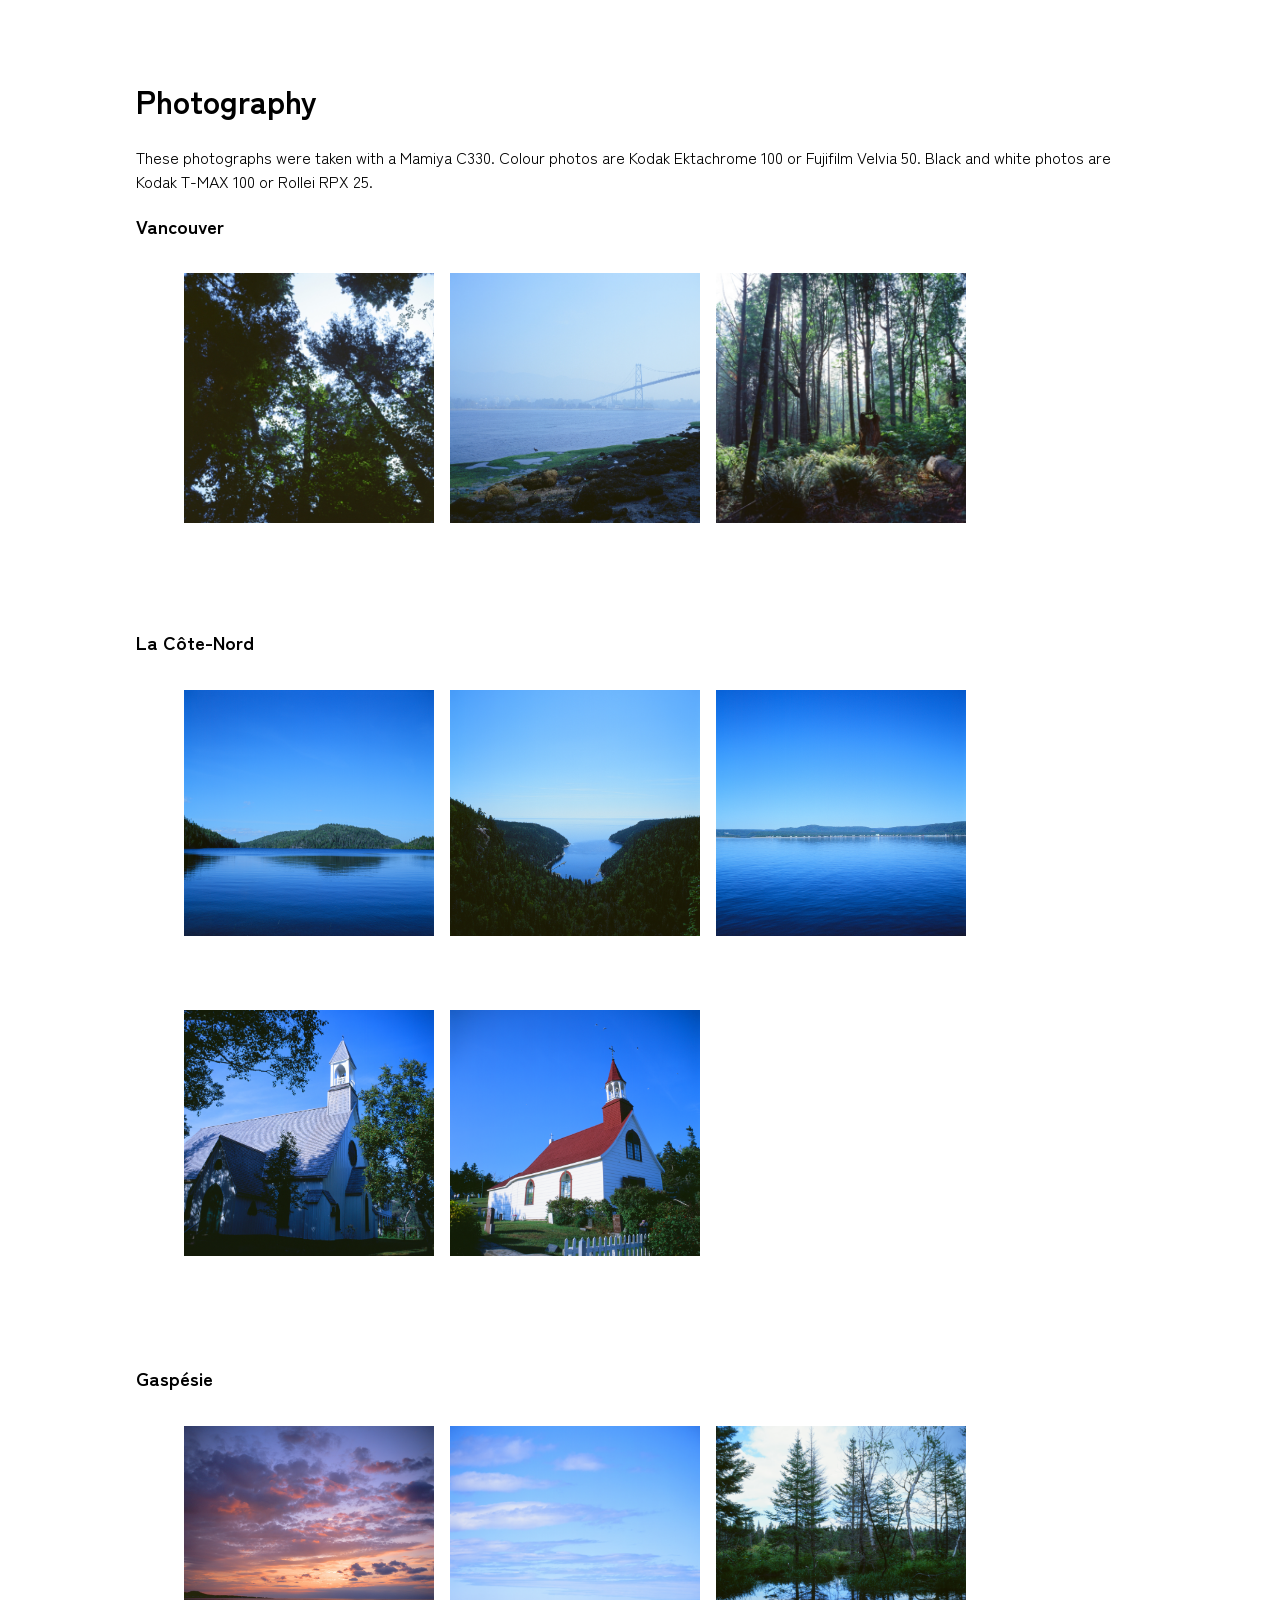
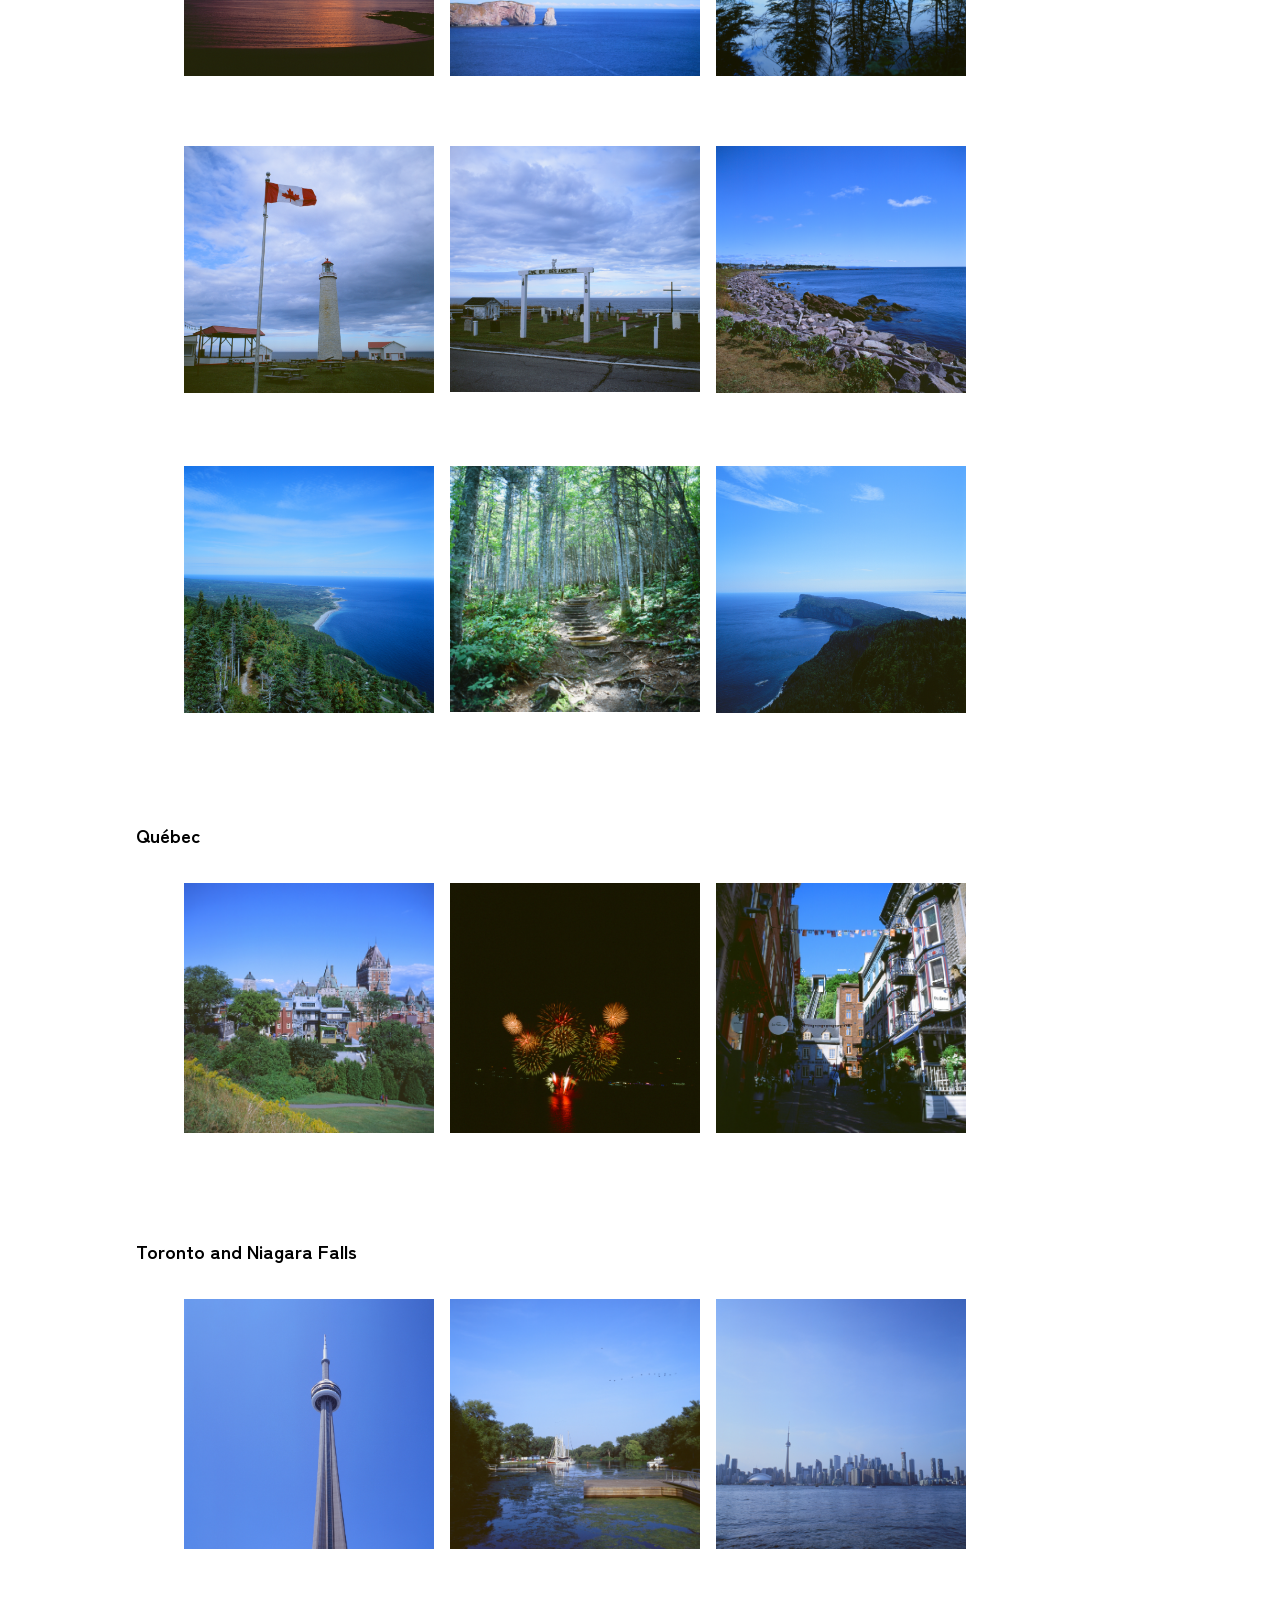
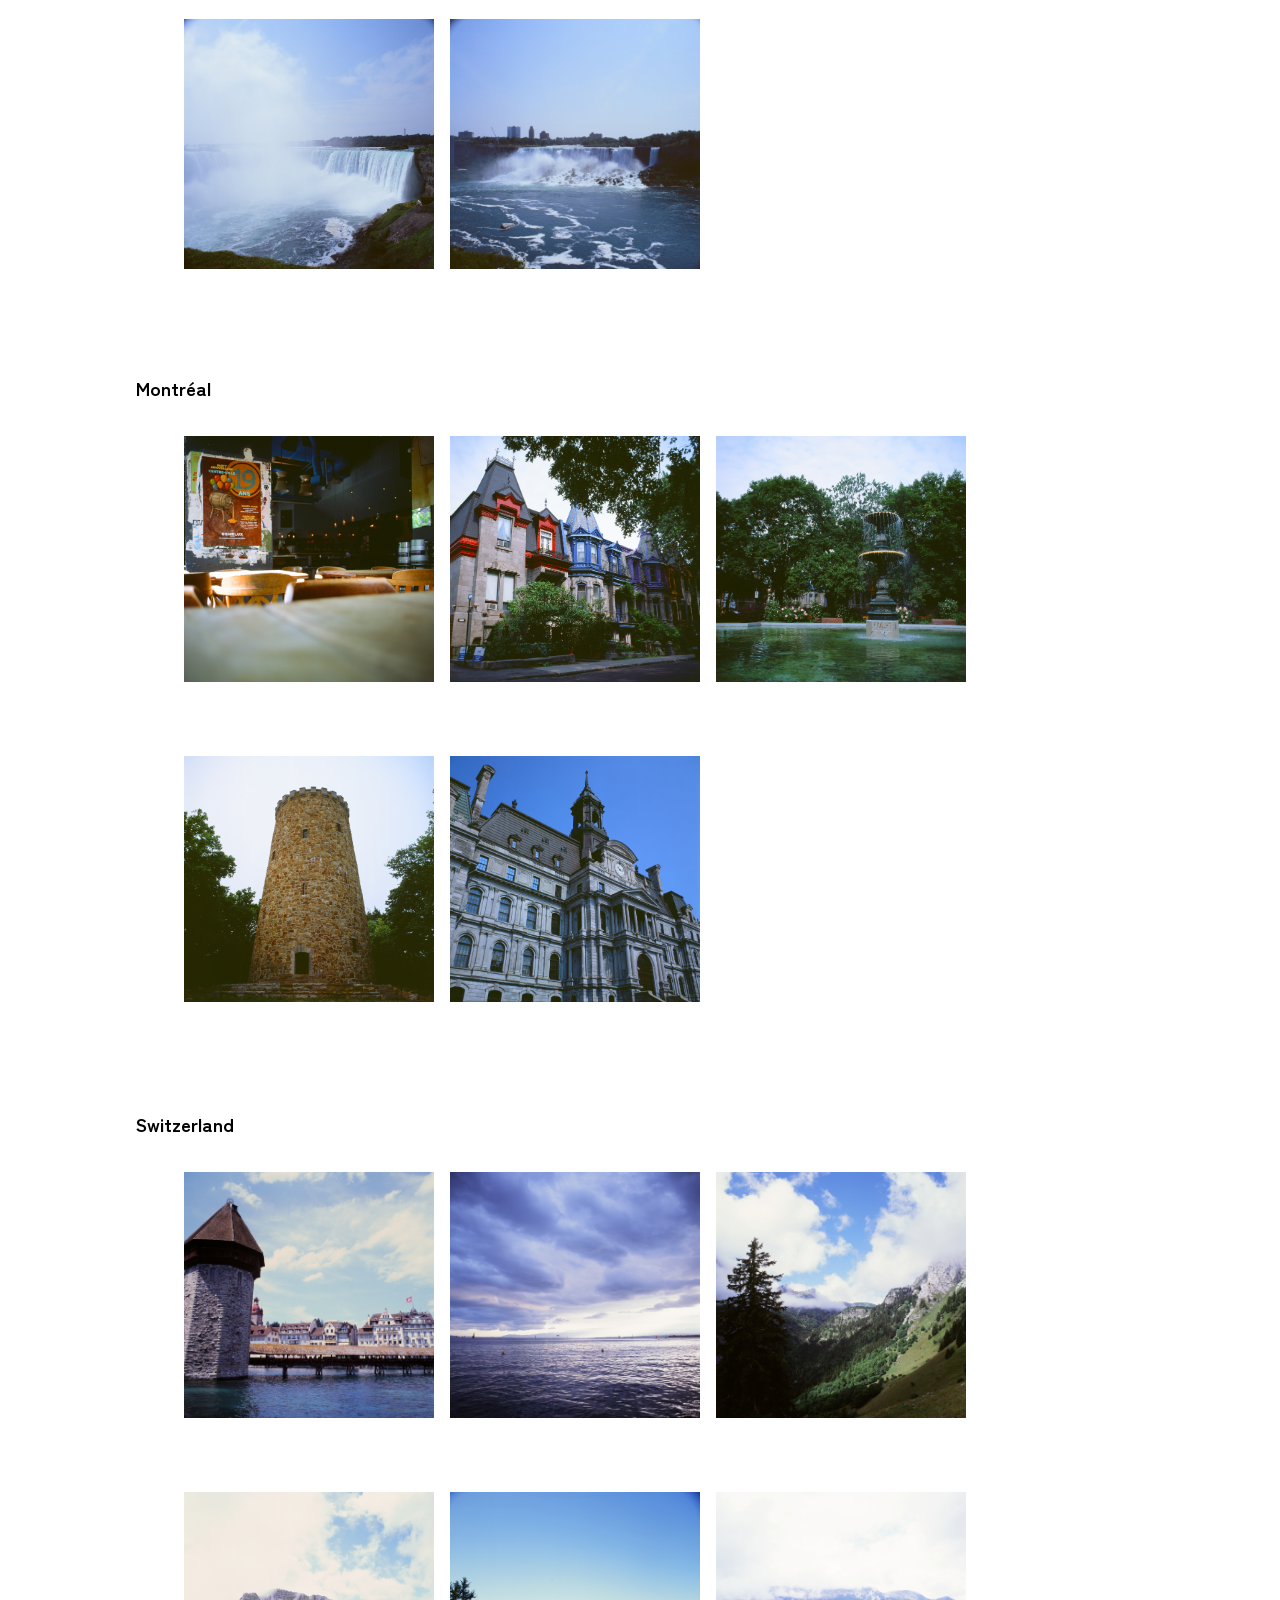
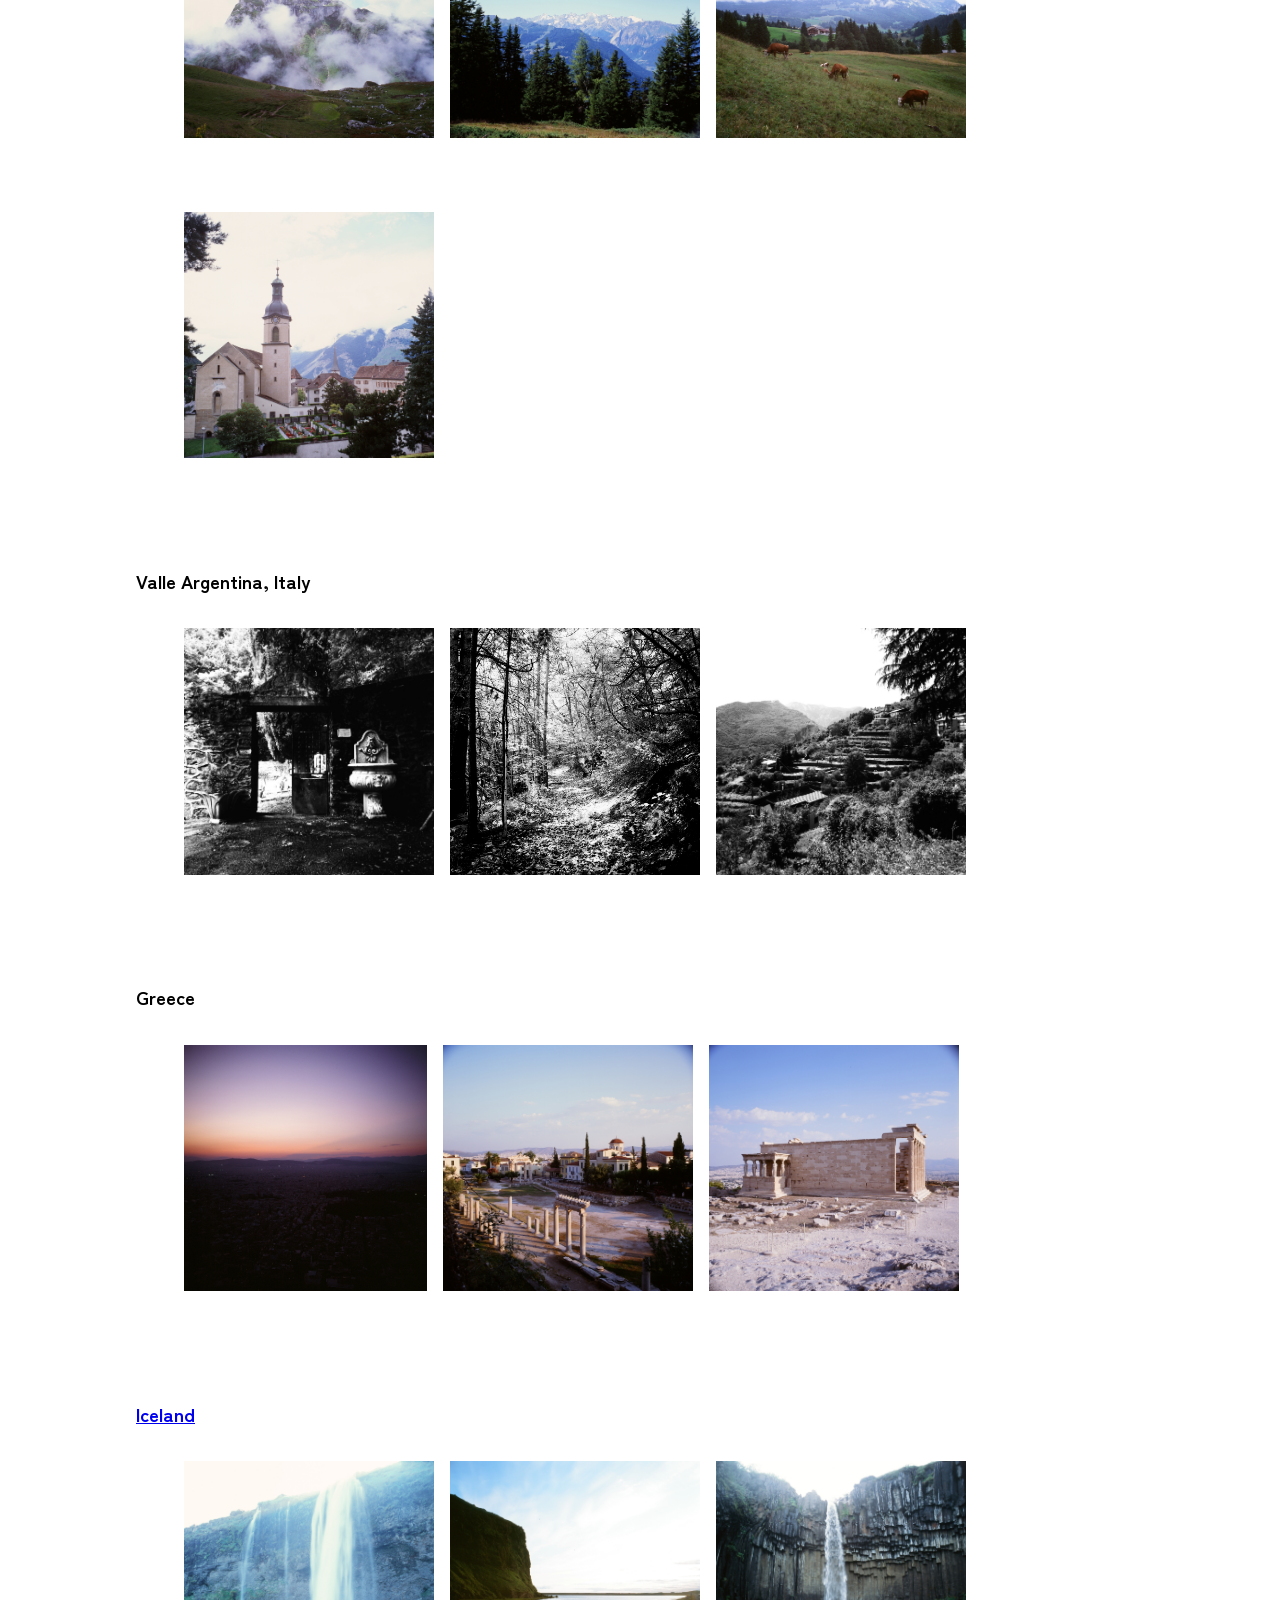
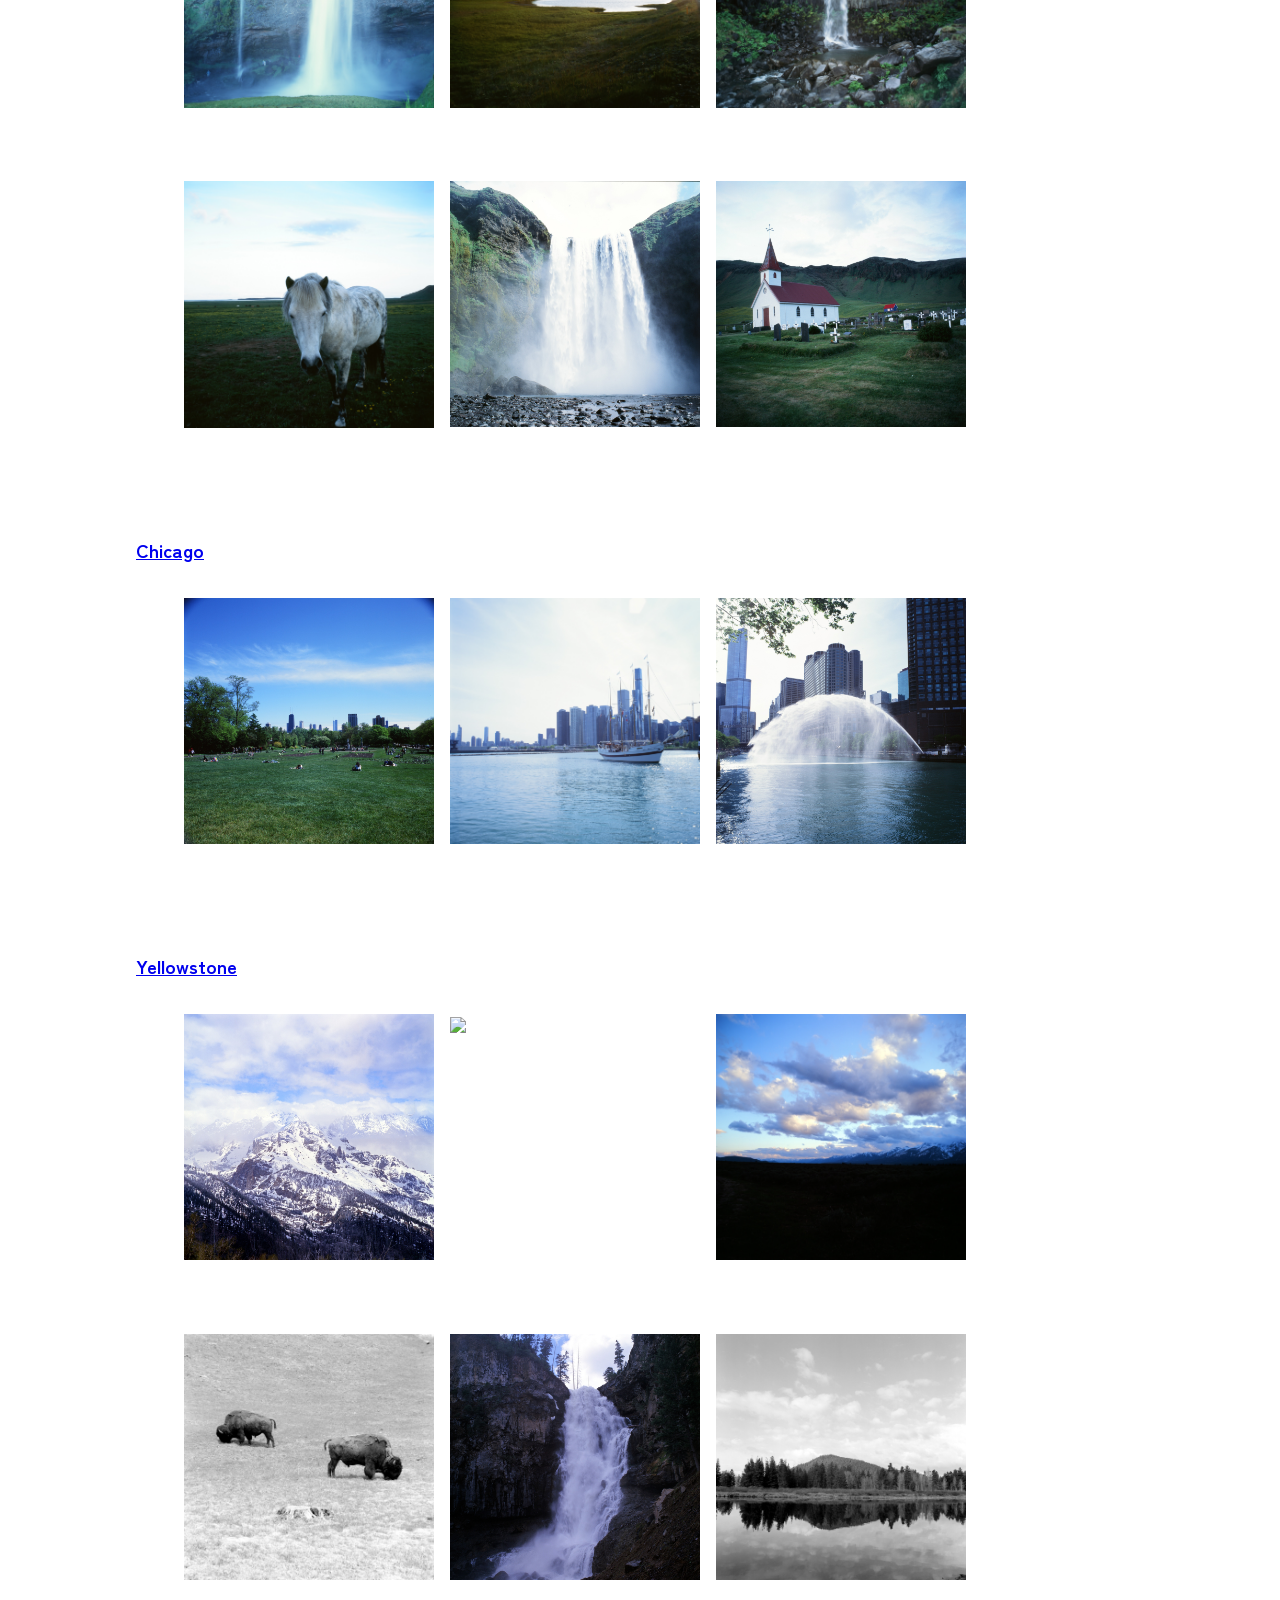
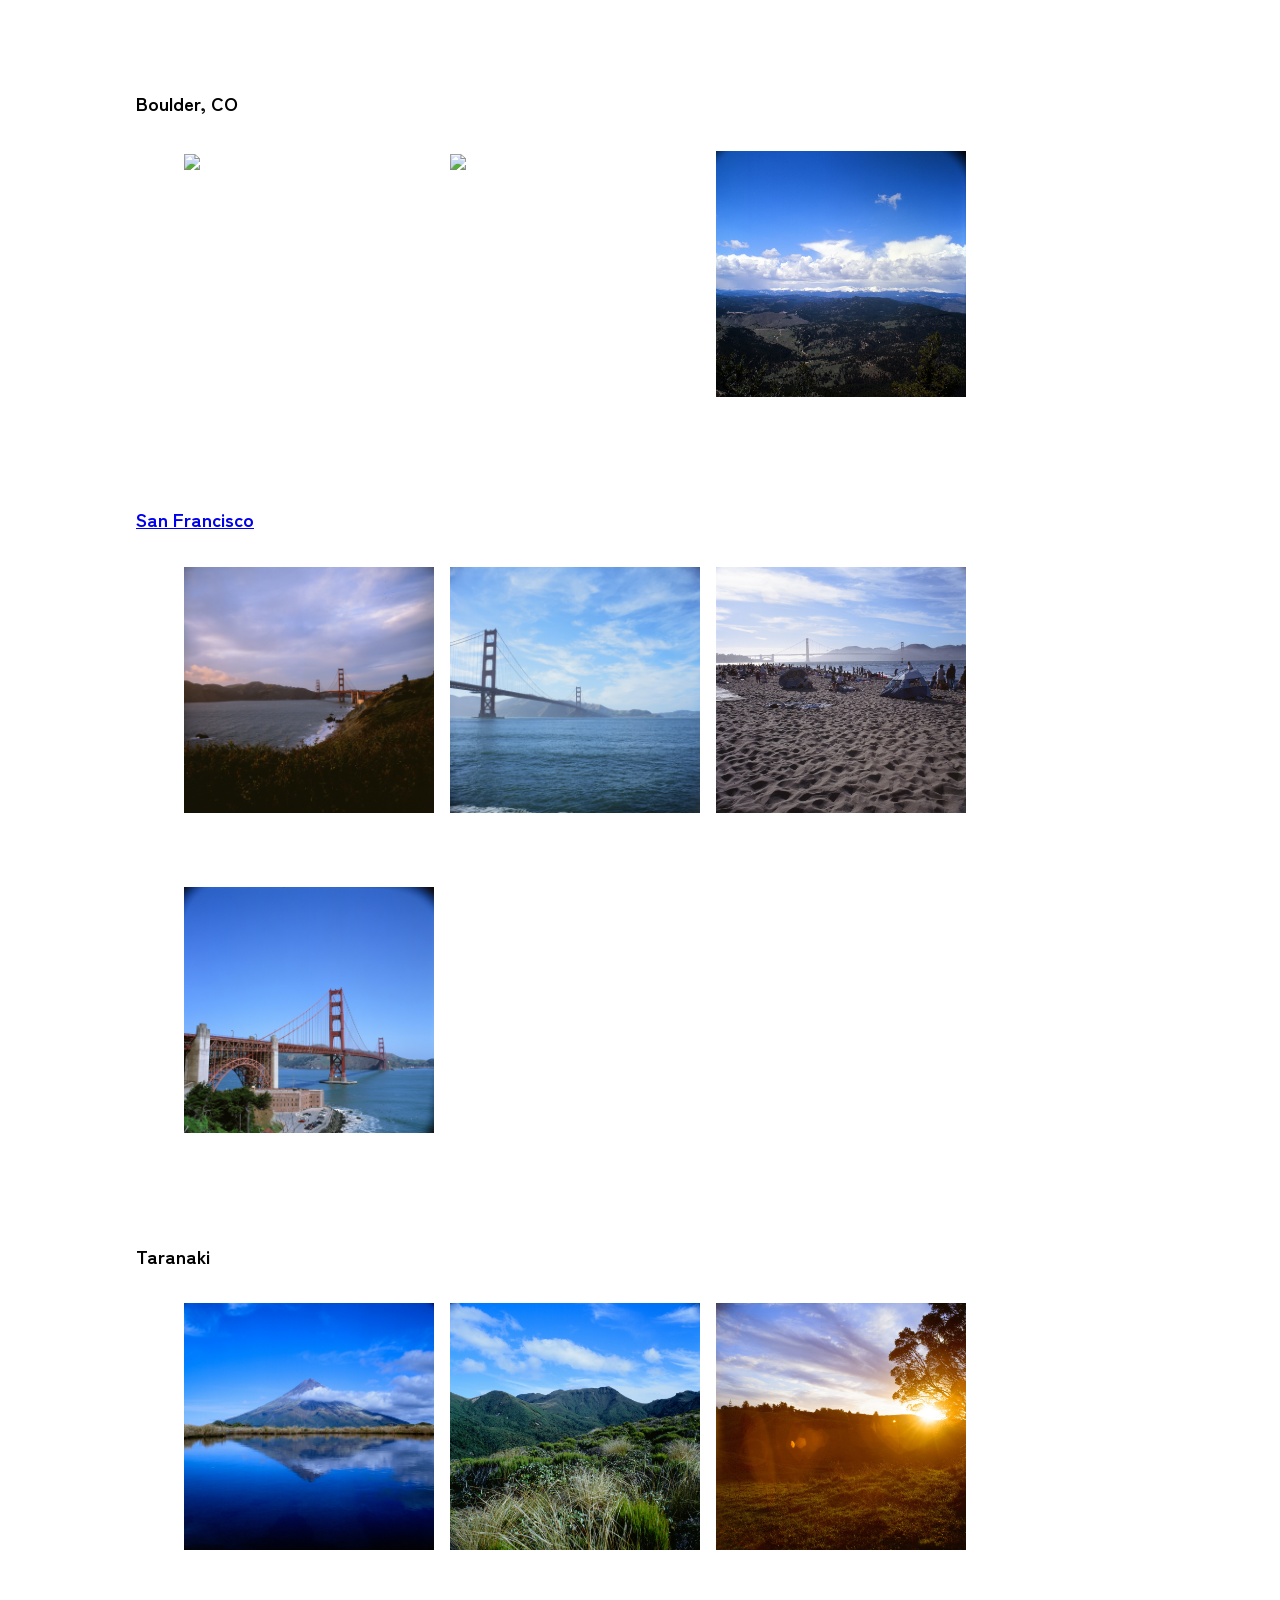
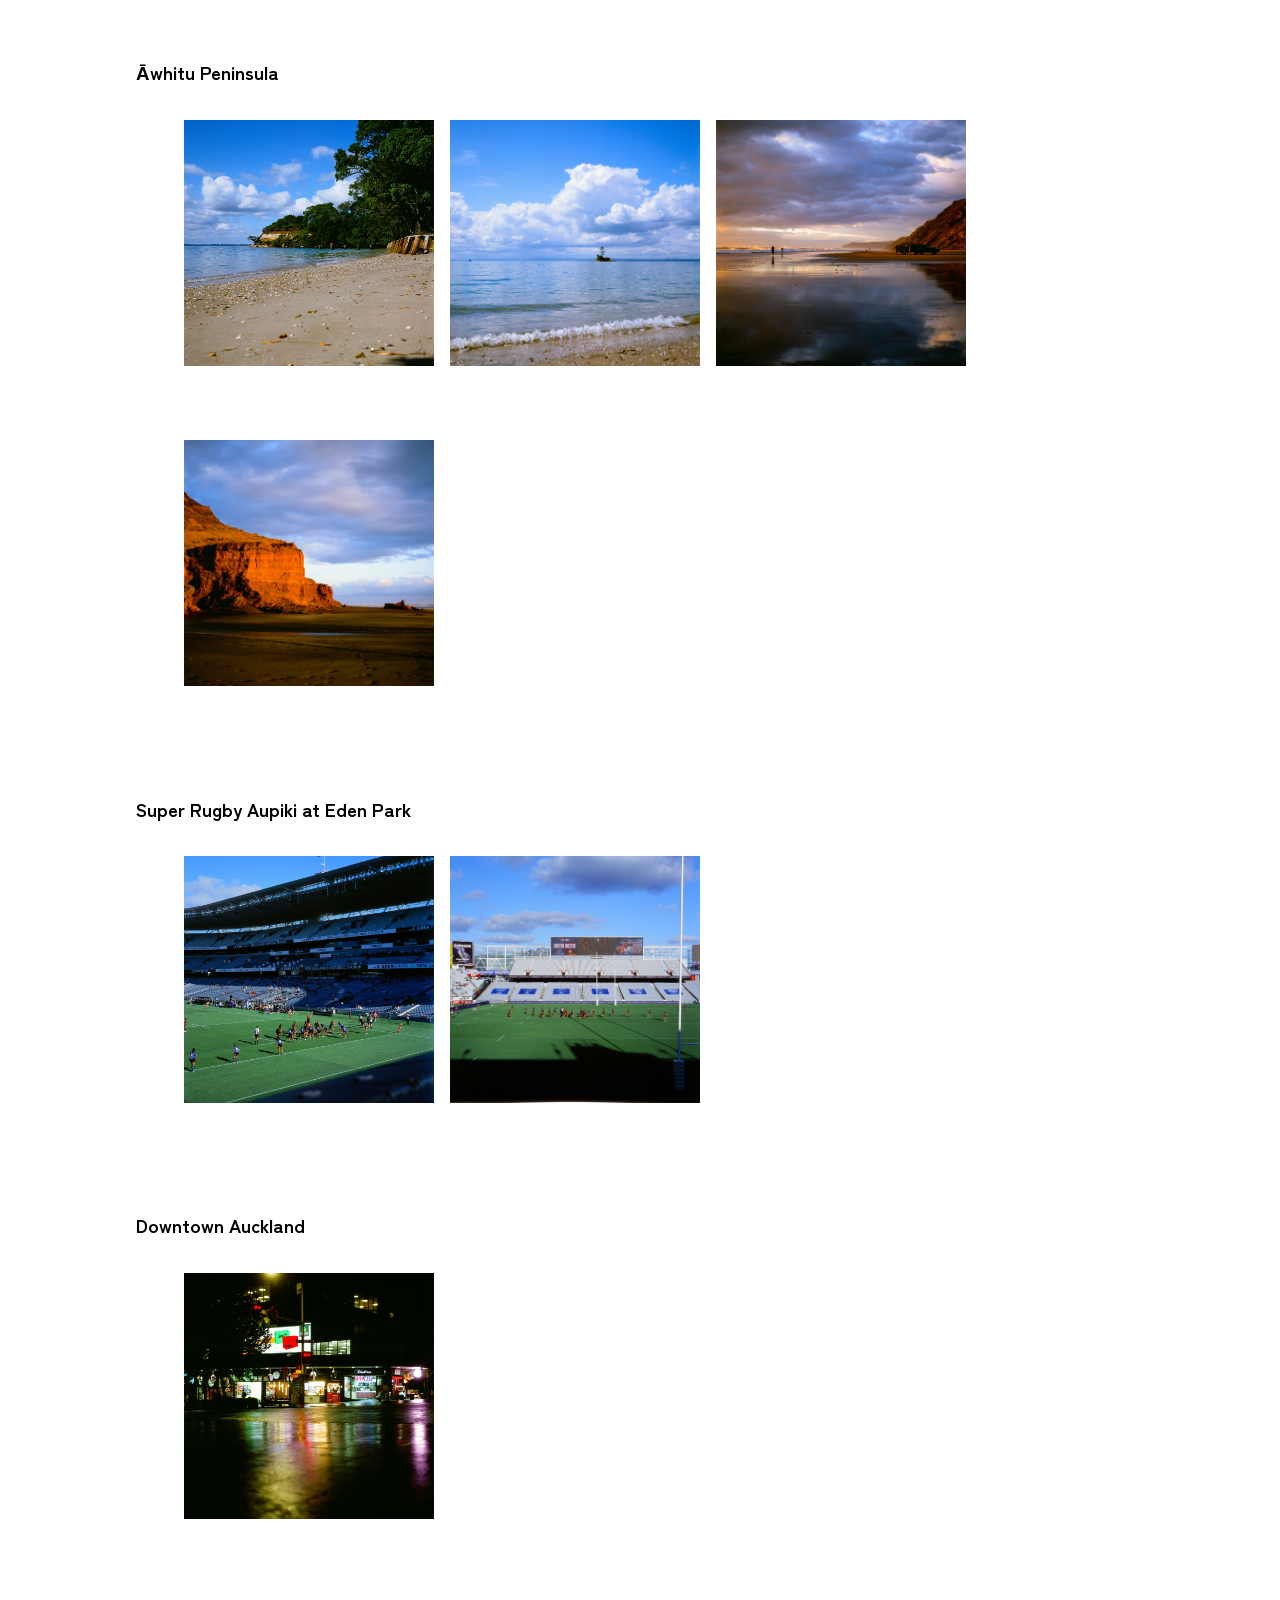
==== photography.html @ 371e3201 "Update" ====
<!doctype html>
<html lang="en">

<head>
  <meta charset="utf-8">
  <meta name="author" content="D C Groothuizen Dijkema">
  <title>Photography</title>
  <script src="https://cdnjs.cloudflare.com/polyfill/v3/polyfill.min.js?features=es6"></script>
  <script id="MathJax-script" async src="https://cdn.jsdelivr.net/npm/mathjax@3/es5/tex-mml-chtml.js"></script>
  <link rel="preconnect" href="https://fonts.googleapis.com">
  <link rel="preconnect" href="https://fonts.gstatic.com" crossorigin>
  <link href="https://fonts.googleapis.com/css2?family=Zen+Kaku+Gothic+New&display=swap" rel="stylesheet">
  <style>
    body { padding-left: 10%; padding-top:3em; font-family: 'Zen Kaku Gothic New', sans-serif ; margin-right: 10% }
    div { margin-left:-2em; margin-top:2em; padding-left:2em; padding-right:2em; padding-bottom:1em; margin-bottom:1em; padding-top:1em; border: 2px solid black; border-radius: 5px; overflow:auto; }
  </style>
  <link rel="stylesheet" type="text/css" href="styles.css" />
</head>

<body>

<h1>Photography</h1>

These photographs were taken with a Mamiya C330. Colour photos are Kodak Ektachrome 100 or Fujifilm Velvia 50. Black and white photos are Kodak T-MAX 100 or Rollei RPX 25.

<h3>Vancouver</h3>

<div style="border: none !important; overflow-y: hidden; width: 1000px; margin:0 auto;">
  <a href="media/photography/vancouver/vancouver0_highres.jpg" target="_blank">
    <span style="float:left;width:25%;height:20em;margin-top:0em;margin-bottom:0em;margin-left:1em;margin-right:0em"><img src="media/photography/vancouver/vancouver0.jpg" style="max-width:100%;max-height:100%"/></span>
  </a>
  <a href="media/photography/vancouver/vancouver1_highres.jpg" target="_blank">
    <span style="float:left;width:25%;height:20em;margin-top:0em;margin-bottom:0em;margin-left:1em;margin-right:0em"><img src="media/photography/vancouver/vancouver1.jpg" style="max-width:100%;max-height:100%"/></span>
  </a>
  <a href="media/photography/vancouver/vancouver2_highres.jpg" target="_blank">
  <span style="float:left;width:25%;height:20em;margin-top:0em;margin-bottom:0em;margin-left:1em;margin-right:0em"><img src="media/photography/vancouver/vancouver2.jpg" style="max-width:100%;max-height:100%"/></span>
  </a>
</div>

<h3>La C&#244;te-Nord</h3>

<div style="border: none !important; overflow-y: hidden; width: 1000px; margin:0 auto;">
  <a href="media/photography/cote_nord/cote_nord0_highres.jpg" target="_blank">
    <span style="float:left;width:25%;height:20em;margin-top:0em;margin-bottom:0em;margin-left:1em;margin-right:0em"><img src="media/photography/cote_nord/cote_nord0.png" style="max-width:100%;max-height:100%"/></span>
  </a>
  <a href="media/photography/cote_nord/cote_nord1_highres.jpg" target="_blank">
    <span style="float:left;width:25%;height:20em;margin-top:0em;margin-bottom:0em;margin-left:1em;margin-right:0em"><img src="media/photography/cote_nord/cote_nord1.png" style="max-width:100%;max-height:100%"/></span>
  </a>
  <a href="media/photography/cote_nord/cote_nord2_highres.jpg" target="_blank">
    <span style="float:left;width:25%;height:20em;margin-top:0em;margin-bottom:0em;margin-left:1em;margin-right:0em"><img src="media/photography/cote_nord/cote_nord2.png" style="max-width:100%;max-height:100%"/></span>
  </a>
  <a href="media/photography/cote_nord/cote_nord3_highres.jpg" target="_blank">
    <span style="float:left;width:25%;height:20em;margin-top:0em;margin-bottom:0em;margin-left:1em;margin-right:0em"><img src="media/photography/cote_nord/cote_nord3.png" style="max-width:100%;max-height:100%"/></span>
  </a>
  <a href="media/photography/cote_nord/cote_nord4_highres.jpg" target="_blank">
    <span style="float:left;width:25%;height:20em;margin-top:0em;margin-bottom:0em;margin-left:1em;margin-right:0em"><img src="media/photography/cote_nord/cote_nord4.png" style="max-width:100%;max-height:100%"/></span>
  </a>
</div>

<h3>Gasp&#233;sie</h3>

<div style="border: none !important; overflow-y: hidden; width: 1000px; margin:0 auto;">
  <a href="media/photography/gaspesie/gaspesie0_highres.jpg" target="_blank">
    <span style="float:left;width:25%;height:20em;margin-top:0em;margin-bottom:0em;margin-left:1em;margin-right:0em"><img src="media/photography/gaspesie/gaspesie0.png" style="max-width:100%;max-height:100%"/></span>
  </a>
  <a href="media/photography/gaspesie/gaspesie1_highres.png" target="_blank">
    <span style="float:left;width:25%;height:20em;margin-top:0em;margin-bottom:0em;margin-left:1em;margin-right:0em"><img src="media/photography/gaspesie/gaspesie1.jpg" style="max-width:100%;max-height:100%"/></span>
  </a>
  <a href="media/photography/gaspesie/gaspesie2_highres.jpg" target="_blank">
    <span style="float:left;width:25%;height:20em;margin-top:0em;margin-bottom:0em;margin-left:1em;margin-right:0em"><img src="media/photography/gaspesie/gaspesie2.png" style="max-width:100%;max-height:100%"/></span>
  </a>
  <a href="media/photography/gaspesie/gaspesie3_highres.jpg" target="_blank">
    <span style="float:left;width:25%;height:20em;margin-top:0em;margin-bottom:0em;margin-left:1em;margin-right:0em"><img src="media/photography/gaspesie/gaspesie3.png" style="max-width:100%;max-height:100%"/></span>
  </a>
  <a href="media/photography/gaspesie/gaspesie4_highres.jpg" target="_blank">
    <span style="float:left;width:25%;height:20em;margin-top:0em;margin-bottom:0em;margin-left:1em;margin-right:0em"><img src="media/photography/gaspesie/gaspesie4.png" style="max-width:100%;max-height:100%"/></span>
  </a>
  <a href="media/photography/gaspesie/gaspesie5_highres.jpg" target="_blank">
    <span style="float:left;width:25%;height:20em;margin-top:0em;margin-bottom:0em;margin-left:1em;margin-right:0em"><img src="media/photography/gaspesie/gaspesie5.png" style="max-width:100%;max-height:100%"/></span>
  </a>
  <a href="media/photography/gaspesie/gaspesie6_highres.jpg" target="_blank">
    <span style="float:left;width:25%;height:20em;margin-top:0em;margin-bottom:0em;margin-left:1em;margin-right:0em"><img src="media/photography/gaspesie/gaspesie6.png" style="max-width:100%;max-height:100%"/></span>
  </a>
  <a href="media/photography/gaspesie/gaspesie7_highres.jpg" target="_blank">
    <span style="float:left;width:25%;height:20em;margin-top:0em;margin-bottom:0em;margin-left:1em;margin-right:0em"><img src="media/photography/gaspesie/gaspesie7.png" style="max-width:100%;max-height:100%"/></span>
  </a>
  <a href="media/photography/gaspesie/gaspesie8_highres.jpg" target="_blank">
    <span style="float:left;width:25%;height:20em;margin-top:0em;margin-bottom:0em;margin-left:1em;margin-right:0em"><img src="media/photography/gaspesie/gaspesie8.png" style="max-width:100%;max-height:100%"/></span>
  </a>
</div>

<h3>Qu&#233;bec</h3>

<div style="border: none !important; overflow-y: hidden; width: 1000px; margin:0 auto;">
  <a href="media/photography/quebec/quebec0_highres.jpg" target="_blank">
    <span style="float:left;width:25%;height:20em;margin-top:0em;margin-bottom:0em;margin-left:1em;margin-right:0em"><img src="media/photography/quebec/quebec0.jpg" style="max-width:100%;max-height:100%"/></span>
  </a>
  <a href="media/photography/quebec/quebec1_highres.jpg" target="_blank">
    <span style="float:left;width:25%;height:20em;margin-top:0em;margin-bottom:0em;margin-left:1em;margin-right:0em"><img src="media/photography/quebec/quebec1.jpg" style="max-width:100%;max-height:100%"/></span>
  </a>
  <a href="media/photography/quebec/quebec2_highres.jpg" target="_blank">
    <span style="float:left;width:25%;height:20em;margin-top:0em;margin-bottom:0em;margin-left:1em;margin-right:0em"><img src="media/photography/quebec/quebec2.jpg" style="max-width:100%;max-height:100%"/></span>
  </a>
</div>


<h3>Toronto and Niagara Falls</h3>

<div style="border: none !important; overflow-y: hidden; width: 1000px; margin:0 auto;">
  <a href="media/photography/toronto/toronto0_highres.jpg" target="_blank">
    <span style="float:left;width:25%;height:20em;margin-top:0em;margin-bottom:0em;margin-left:1em;margin-right:0em"><img src="media/photography/toronto/toronto0.jpg" style="max-width:100%;max-height:100%"/></span>
  </a>
  <a href="media/photography/toronto/toronto1_highres.jpg" target="_blank">
    <span style="float:left;width:25%;height:20em;margin-top:0em;margin-bottom:0em;margin-left:1em;margin-right:0em"><img src="media/photography/toronto/toronto1.jpg" style="max-width:100%;max-height:100%"/></span>
  </a>
  <a href="media/photography/toronto/toronto2_highres.jpg" target="_blank">
    <span style="float:left;width:25%;height:20em;margin-top:0em;margin-bottom:0em;margin-left:1em;margin-right:0em"><img src="media/photography/toronto/toronto2.jpg" style="max-width:100%;max-height:100%"/></span>
  </a>
  <a href="media/photography/toronto/toronto3_highres.jpg" target="_blank">
    <span style="float:left;width:25%;height:20em;margin-top:0em;margin-bottom:0em;margin-left:1em;margin-right:0em"><img src="media/photography/toronto/toronto3.jpg" style="max-width:100%;max-height:100%"/></span>
  </a>
  <a href="media/photography/toronto/toronto4_highres.jpg" target="_blank">
    <span style="float:left;width:25%;height:20em;margin-top:0em;margin-bottom:0em;margin-left:1em;margin-right:0em"><img src="media/photography/toronto/toronto4.jpg" style="max-width:100%;max-height:100%"/></span>
  </a>
</div>

<h3>Montr&#233;al</h3>

<div style="border: none !important; overflow-y: hidden; width: 1000px; margin:0 auto;">
  <a href="media/photography/montreal/montreal0_highres.jpg" target="_blank">
    <span style="float:left;width:25%;height:20em;margin-top:0em;margin-bottom:0em;margin-left:1em;margin-right:0em"><img src="media/photography/montreal/montreal0.png" style="max-width:100%;max-height:100%"/></span>
  </a>
  <a href="media/photography/montreal/montreal1_highres.jpg" target="_blank">
    <span style="float:left;width:25%;height:20em;margin-top:0em;margin-bottom:0em;margin-left:1em;margin-right:0em"><img src="media/photography/montreal/montreal1.png" style="max-width:100%;max-height:100%"/></span>
  </a>
  <a href="media/photography/montreal/montreal2_highres.jpg" target="_blank">
    <span style="float:left;width:25%;height:20em;margin-top:0em;margin-bottom:0em;margin-left:1em;margin-right:0em"><img src="media/photography/montreal/montreal2.png" style="max-width:100%;max-height:100%"/></span>
  </a>
  <a href="media/photography/montreal/montreal3_highres.jpg" target="_blank">
    <span style="float:left;width:25%;height:20em;margin-top:0em;margin-bottom:0em;margin-left:1em;margin-right:0em"><img src="media/photography/montreal/montreal3.png" style="max-width:100%;max-height:100%"/></span>
  </a>
  <a href="media/photography/montreal/montreal4_highres.jpg" target="_blank">
    <span style="float:left;width:25%;height:20em;margin-top:0em;margin-bottom:0em;margin-left:1em;margin-right:0em"><img src="media/photography/montreal/montreal4.png" style="max-width:100%;max-height:100%"/></span>
  </a>
</div>

<h3>Switzerland</h3>

<div style="border: none !important; overflow-y: hidden; width: 1000px; margin:0 auto;">
    <span style="float:left;width:25%;height:20em;margin-top:0em;margin-bottom:0em;margin-left:1em;margin-right:0em"><img src="media/photography/switzerland/switzerland0.jpg" style="max-width:100%;max-height:100%"/></span>
    <span style="float:left;width:25%;height:20em;margin-top:0em;margin-bottom:0em;margin-left:1em;margin-right:0em"><img src="media/photography/switzerland/switzerland1.jpg" style="max-width:100%;max-height:100%"/></span>
    <span style="float:left;width:25%;height:20em;margin-top:0em;margin-bottom:0em;margin-left:1em;margin-right:0em"><img src="media/photography/switzerland/switzerland2.jpg" style="max-width:100%;max-height:100%"/></span>
    <span style="float:left;width:25%;height:20em;margin-top:0em;margin-bottom:0em;margin-left:1em;margin-right:0em"><img src="media/photography/switzerland/switzerland3.jpg" style="max-width:100%;max-height:100%"/></span>
    <span style="float:left;width:25%;height:20em;margin-top:0em;margin-bottom:0em;margin-left:1em;margin-right:0em"><img src="media/photography/switzerland/switzerland4.jpg" style="max-width:100%;max-height:100%"/></span>
    <span style="float:left;width:25%;height:20em;margin-top:0em;margin-bottom:0em;margin-left:1em;margin-right:0em"><img src="media/photography/switzerland/switzerland5.jpg" style="max-width:100%;max-height:100%"/></span>
    <span style="float:left;width:25%;height:20em;margin-top:0em;margin-bottom:0em;margin-left:1em;margin-right:0em"><img src="media/photography/switzerland/switzerland6.jpg" style="max-width:100%;max-height:100%"/></span>
</div>

<h3>Valle Argentina, Italy</h3>

<div style="border: none !important; overflow-y: hidden; width: 1000px; margin:0 auto;">
    <span style="float:left;width:25%;height:20em;margin-top:0em;margin-bottom:0em;margin-left:1em;margin-right:0em"><img src="media/photography/valle_argentina/valle_argentina0.jpg" style="max-width:100%;max-height:100%"/></span>
    <span style="float:left;width:25%;height:20em;margin-top:0em;margin-bottom:0em;margin-left:1em;margin-right:0em"><img src="media/photography/valle_argentina/valle_argentina1.jpg" style="max-width:100%;max-height:100%"/></span>
    <span style="float:left;width:25%;height:20em;margin-top:0em;margin-bottom:0em;margin-left:1em;margin-right:0em"><img src="media/photography/valle_argentina/valle_argentina2.jpg" style="max-width:100%;max-height:100%"/></span>
</div>

<h3>Greece</h3>

<div style="border: none !important; overflow-y: hidden; width: 1000px; margin:0 auto;">
    <span style="float:left;width:24.3%;height:20em;margin-top:0em;margin-bottom:0em;margin-left:1em;margin-right:0em"><img src="media/photography/greece/greece0.jpg" style="max-width:100%;max-height:100%"/></span>
    <span style="float:left;width:25%;height:20em;margin-top:0em;margin-bottom:0em;margin-left:1em;margin-right:0em"><img src="media/photography/greece/greece1.jpg" style="max-width:100%;max-height:100%"/></span>
    <span style="float:left;width:25%;height:20em;margin-top:0em;margin-bottom:0em;margin-left:1em;margin-right:0em"><img src="media/photography/greece/greece2.jpg" style="max-width:100%;max-height:100%"/></span>
</div>

<h3><a href="photography/iceland.html">Iceland</a></h3>

<div style="border: none !important; overflow-y: hidden; width: 1000px; margin:0 auto;">
    <span style="float:left;width:25%;height:20em;margin-top:0em;margin-bottom:0em;margin-left:1em;margin-right:0em"><img src="media/photography/iceland/iceland0.jpg" style="max-width:100%;max-height:100%"/></span>
    <span style="float:left;width:25%;height:20em;margin-top:0em;margin-bottom:0em;margin-left:1em;margin-right:0em"><img src="media/photography/iceland/iceland1.jpg" style="max-width:100%;max-height:100%"/></span>
    <span style="float:left;width:25%;height:20em;margin-top:0em;margin-bottom:0em;margin-left:1em;margin-right:0em"><img src="media/photography/iceland/iceland2.jpg" style="max-width:100%;max-height:100%"/></span>
    <span style="float:left;width:25%;height:20em;margin-top:0em;margin-bottom:0em;margin-left:1em;margin-right:0em"><img src="media/photography/iceland/iceland3.jpg" style="max-width:100%;max-height:100%"/></span>
    <span style="float:left;width:25%;height:20em;margin-top:0em;margin-bottom:0em;margin-left:1em;margin-right:0em"><img src="media/photography/iceland/iceland4.jpg" style="max-width:100%;max-height:100%"/></span>
    <span style="float:left;width:25%;height:20em;margin-top:0em;margin-bottom:0em;margin-left:1em;margin-right:0em"><img src="media/photography/iceland/iceland5.jpg" style="max-width:100%;max-height:100%"/></span>
</div>

<h3><a href="photography/chicago.html">Chicago</a></h3>

<div style="border: none !important; overflow-y: hidden; width: 1000px; margin:0 auto;">
  <a href="media/photography/chicago/chicago0_highres.jpg" target="_blank">
    <span style="float:left;width:25%;height:20em;margin-top:0em;margin-bottom:0em;margin-left:1em;margin-right:0em"><img src="media/photography/chicago/chicago0.jpg" style="max-width:100%;max-height:100%"/></span>
  </a>
  <a href="media/photography/chicago/chicago1_highres.jpg" target="_blank">
    <span style="float:left;width:25%;height:20em;margin-top:0em;margin-bottom:0em;margin-left:1em;margin-right:0em"><img src="media/photography/chicago/chicago1.jpg" style="max-width:100%;max-height:100%"/></span>
  </a>
  <a href="media/photography/chicago/chicago2_highres.jpg" target="_blank">
    <span style="float:left;width:25%;height:20em;margin-top:0em;margin-bottom:0em;margin-left:1em;margin-right:0em"><img src="media/photography/chicago/chicago2.jpg" style="max-width:100%;max-height:100%"/></span>
  </a>
</div>

<h3><a href="photography/yellowstone.html">Yellowstone</a></h3>

<div style="border: none !important; overflow-y: hidden; width: 1000px; margin:0 auto;">
  <span style="float:left;width:25%;height:20em;margin-top:0em;margin-bottom:0em;margin-left:1em;margin-right:0em"><img src="media/photography/yellowstone/yellowstone0.jpg" style="max-width:100%;max-height:100%"/></span>
  <span style="float:left;width:25%;height:20em;margin-top:0em;margin-bottom:0em;margin-left:1em;margin-right:0em"><img src="media/photography/yellowstone/yellowstone1.jpg" style="max-width:100%;max-height:100%"/></span>
  <span style="float:left;width:25%;height:20em;margin-top:0em;margin-bottom:0em;margin-left:1em;margin-right:0em"><img src="media/photography/yellowstone/yellowstone2.jpg" style="max-width:100%;max-height:100%"/></span>
  <span style="float:left;width:25%;height:20em;margin-top:0em;margin-bottom:0em;margin-left:1em;margin-right:0em"><img src="media/photography/yellowstone/yellowstone3.jpg" style="max-width:100%;max-height:100%"/></span>
  <span style="float:left;width:25%;height:20em;margin-top:0em;margin-bottom:0em;margin-left:1em;margin-right:0em"><img src="media/photography/yellowstone/yellowstone4.jpg" style="max-width:100%;max-height:100%"/></span>
  <span style="float:left;width:25%;height:20em;margin-top:0em;margin-bottom:0em;margin-left:1em;margin-right:0em"><img src="media/photography/yellowstone/yellowstone5.jpg" style="max-width:100%;max-height:100%"/></span>
</div>

<h3>Boulder, CO</h3>

<div style="border: none !important; overflow-y: hidden; width: 1000px; margin:0 auto;">
  <a href="media/photography/boulder/boulder0_highres.jpg" target="_blank">
    <span style="float:left;width:25%;height:20em;margin-top:0em;margin-bottom:0em;margin-left:1em;margin-right:0em"><img src="media/photography/boulder/boulder0.jpg" style="max-width:100%;max-height:100%"/></span>
  </a>
  <a href="media/photography/boulder/boulder1_highres.jpg" target="_blank">
    <span style="float:left;width:25%;height:20em;margin-top:0em;margin-bottom:0em;margin-left:1em;margin-right:0em"><img src="media/photography/boulder/boulder1.jpg" style="max-width:100%;max-height:100%"/></span>
  </a>
  <a href="media/photography/boulder/boulder2_highres.jpg" target="_blank">
    <span style="float:left;width:25%;height:20em;margin-top:0em;margin-bottom:0em;margin-left:1em;margin-right:0em"><img src="media/photography/boulder/boulder2.jpg" style="max-width:100%;max-height:100%"/></span>
  </a>
</div>

<h3><a href="photography/sanfran.html">San Francisco</a></h3>

<div style="border: none !important; overflow-y: hidden; width: 1000px; margin:0 auto;">
  <span style="float:left;width:25%;height:20em;margin-top:0em;margin-bottom:0em;margin-left:1em;margin-right:0em"><img src="media/photography/sanfran/sanfran0.jpg" style="max-width:100%;max-height:100%"/></span>
  <span style="float:left;width:25%;height:20em;margin-top:0em;margin-bottom:0em;margin-left:1em;margin-right:0em"><img src="media/photography/sanfran/sanfran1.jpg" style="max-width:100%;max-height:100%"/></span>
  <span style="float:left;width:25%;height:20em;margin-top:0em;margin-bottom:0em;margin-left:1em;margin-right:0em"><img src="media/photography/sanfran/sanfran2.jpg" style="max-width:100%;max-height:100%"/></span>
  <span style="float:left;width:25%;height:20em;margin-top:0em;margin-bottom:0em;margin-left:1em;margin-right:0em"><img src="media/photography/sanfran/sanfran3.jpg" style="max-width:100%;max-height:100%"/></span>
</div>

<h3>Taranaki</h3>

<div style="border: none !important; overflow-y: hidden; width: 1000px; margin:0 auto;">
  <span style="float:left;width:25%;height:20em;margin-top:0em;margin-bottom:0em;margin-left:1em;margin-right:0em"><img src="media/photography/taranaki/taranaki0.jpg" style="max-width:100%;max-height:100%"/></span>
  <span style="float:left;width:25%;height:20em;margin-top:0em;margin-bottom:0em;margin-left:1em;margin-right:0em"><img src="media/photography/taranaki/taranaki1.jpg" style="max-width:100%;max-height:100%"/></span>
  <span style="float:left;width:25%;height:20em;margin-top:0em;margin-bottom:0em;margin-left:1em;margin-right:0em"><img src="media/photography/taranaki/taranaki2.jpg" style="max-width:100%;max-height:100%"/></span>
</div>

<h3>&#256;whitu Peninsula</h3>

<div style="border: none !important; overflow-y: hidden; width: 1000px; margin:0 auto;">
  <a href="media/photography/awhitu/awhitu0_highres.jpg" target="_blank">
    <span style="float:left;width:25%;height:20em;margin-top:0em;margin-bottom:0em;margin-left:1em;margin-right:0em"><img src="media/photography/awhitu/awhitu0.jpg" style="max-width:100%;max-height:100%"/></span>
  </a>
  <a href="media/photography/awhitu/awhitu1_highres.jpg" target="_blank">
    <span style="float:left;width:25%;height:20em;margin-top:0em;margin-bottom:0em;margin-left:1em;margin-right:0em"><img src="media/photography/awhitu/awhitu1.jpg" style="max-width:100%;max-height:100%"/></span>
  </a>
  <a href="media/photography/awhitu/awhitu2_highres.jpg" target="_blank">
    <span style="float:left;width:25%;height:20em;margin-top:0em;margin-bottom:0em;margin-left:1em;margin-right:0em"><img src="media/photography/awhitu/awhitu2.jpg" style="max-width:100%;max-height:100%"/></span>
  </a>
  <a href="media/photography/awhitu/awhitu3_highres.jpg" target="_blank">
    <span style="float:left;width:25%;height:20em;margin-top:0em;margin-bottom:0em;margin-left:1em;margin-right:0em"><img src="media/photography/awhitu/awhitu3.jpg" style="max-width:100%;max-height:100%"/></span>
  </a>
</div>

<h3>Super Rugby Aupiki at Eden Park</h3>

<div style="border: none !important; overflow-y: hidden; width: 1000px; margin:0 auto;">
  <a href="media/photography/rugby/rugby0_highres.jpg" target="_blank">
    <span style="float:left;width:25%;height:20em;margin-top:0em;margin-bottom:0em;margin-left:1em;margin-right:0em"><img src="media/photography/rugby/rugby0.jpg" style="max-width:100%;max-height:100%"/></span>
  </a>
  <a href="media/photography/rugby/rugby1_highres.jpg" target="_blank">
    <span style="float:left;width:25%;height:20em;margin-top:0em;margin-bottom:0em;margin-left:1em;margin-right:0em"><img src="media/photography/rugby/rugby1.jpg" style="max-width:100%;max-height:100%"/></span>
  </a>
</div>

<h3>Downtown Auckland</h3>

<div style="border: none !important; overflow-y: hidden; width: 1000px; margin:0 auto;">
  <a href="media/photography/auckland/auckland0_highres.jpg" target="_blank">
    <span style="float:left;width:25%;height:20em;margin-top:0em;margin-bottom:0em;margin-left:1em;margin-right:0em"><img src="media/photography/auckland/auckland0.jpg" style="max-width:100%;max-height:100%"/></span>
  </a>
</div>



</body>
</html>
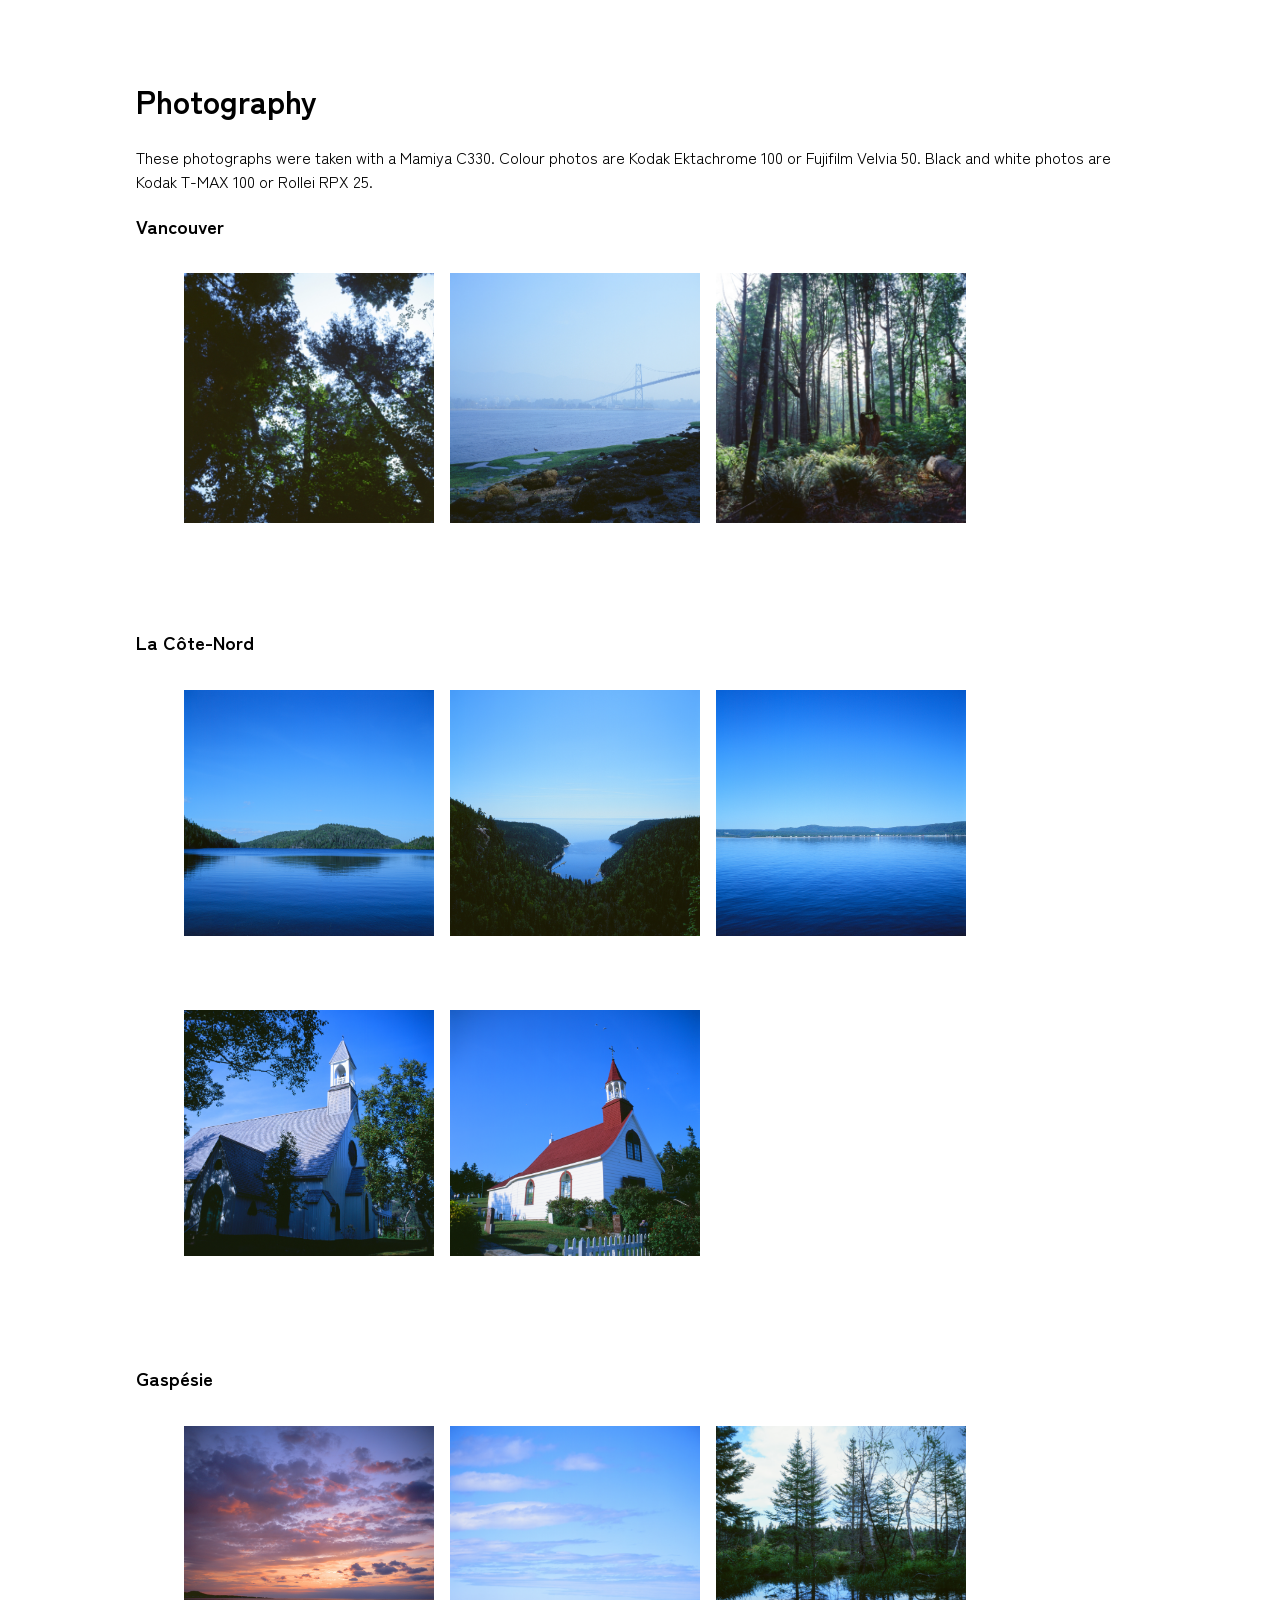
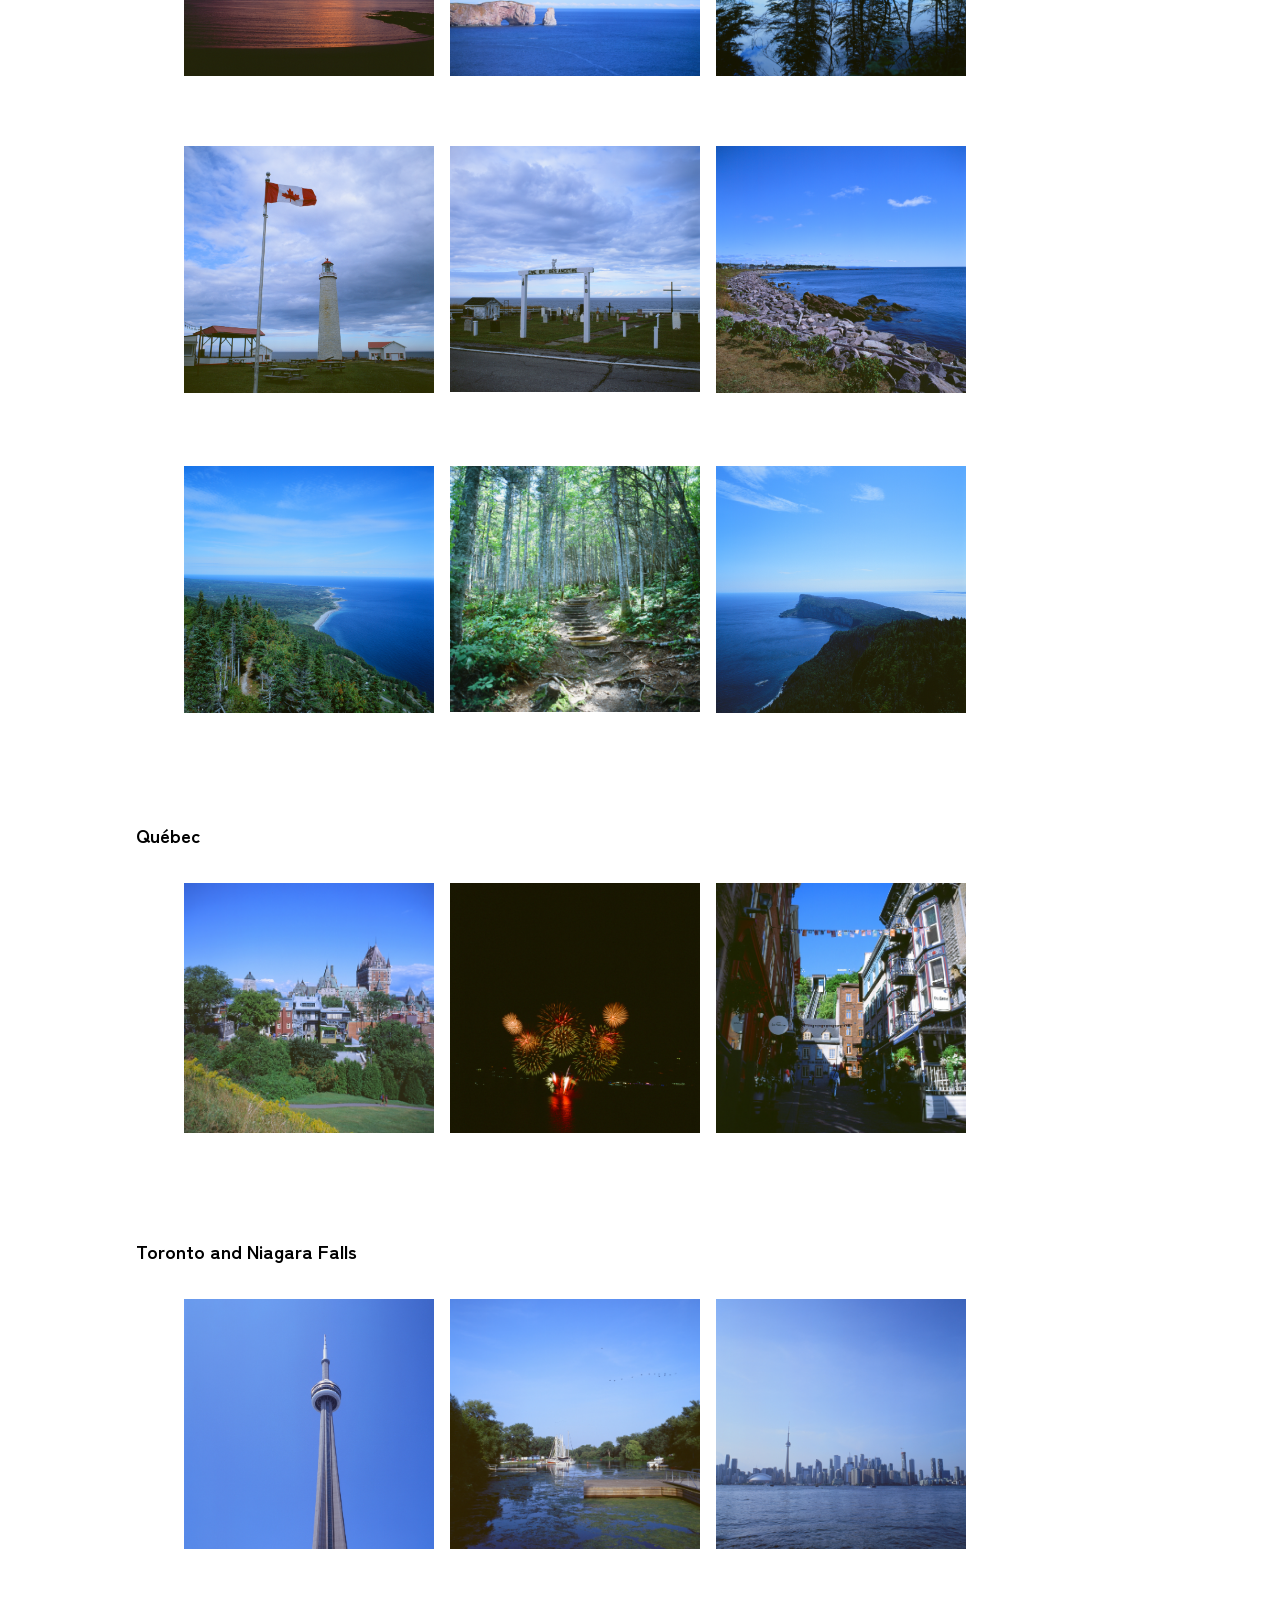
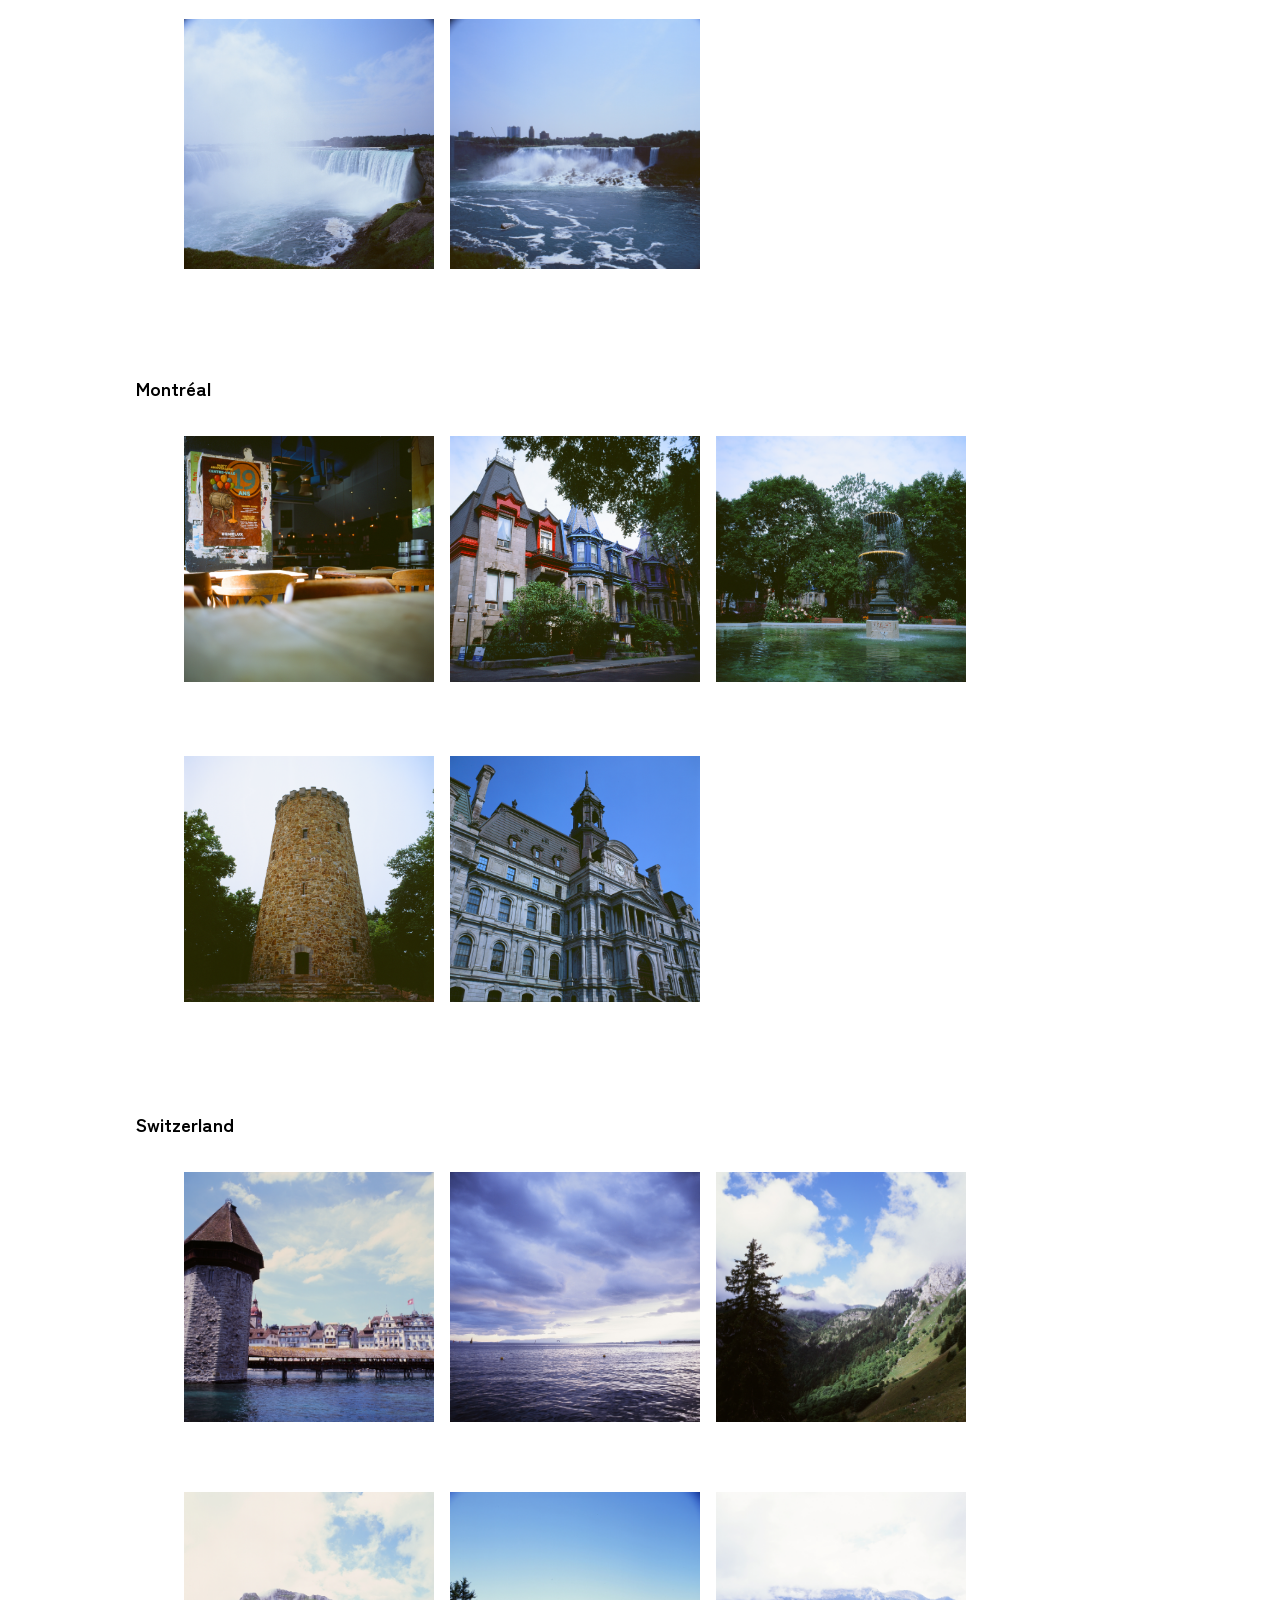
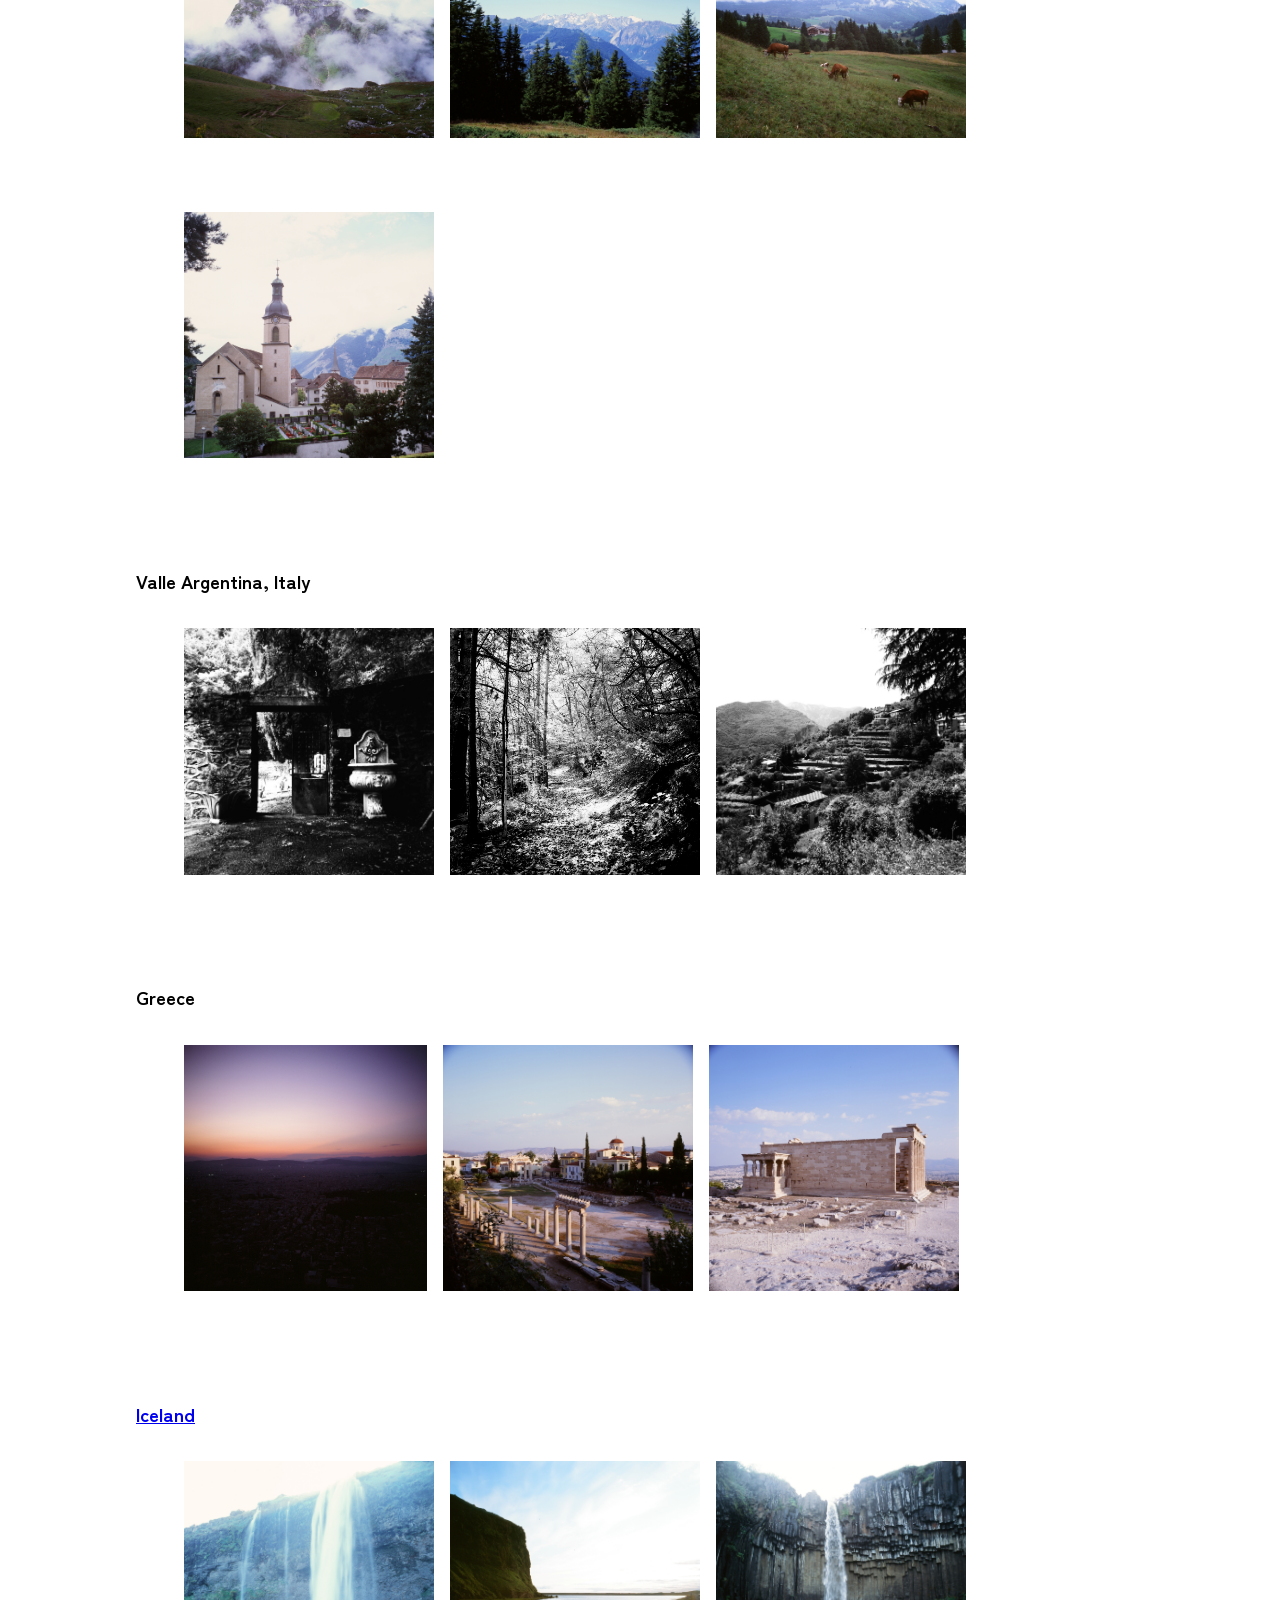
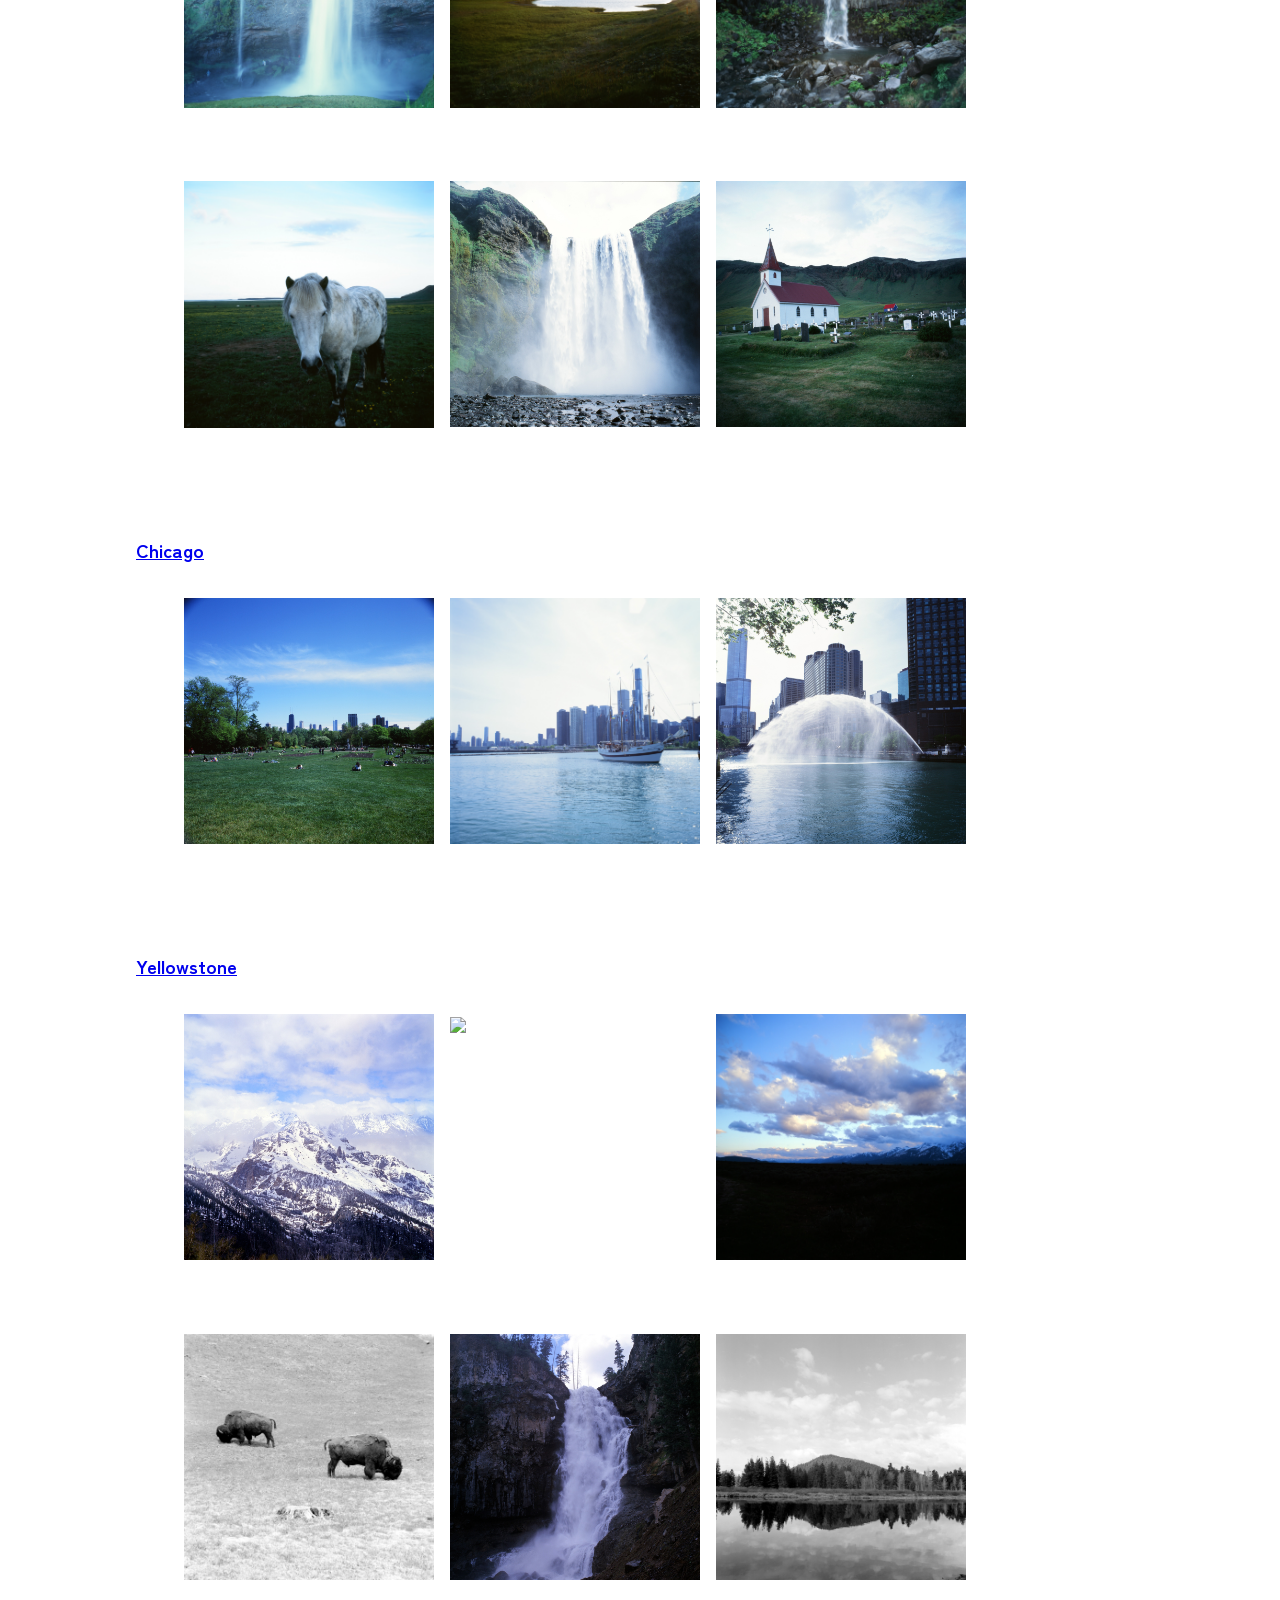
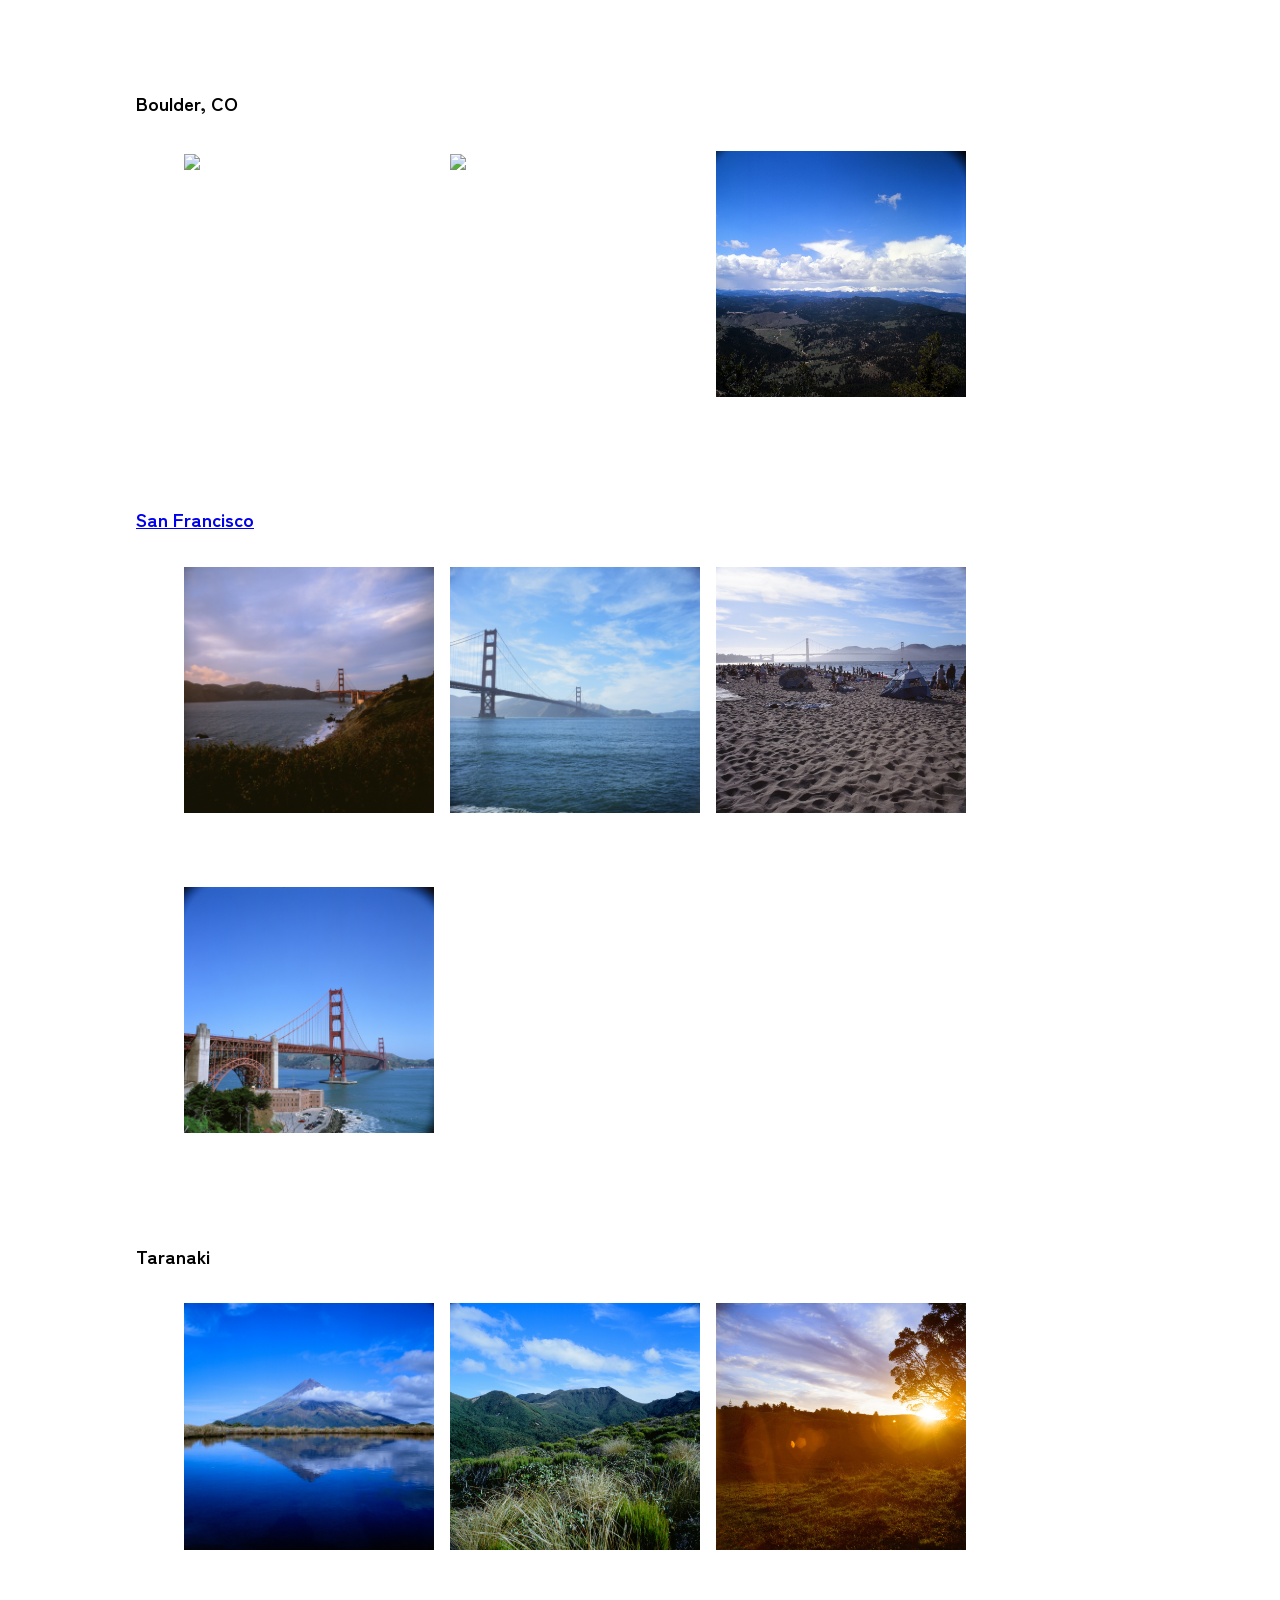
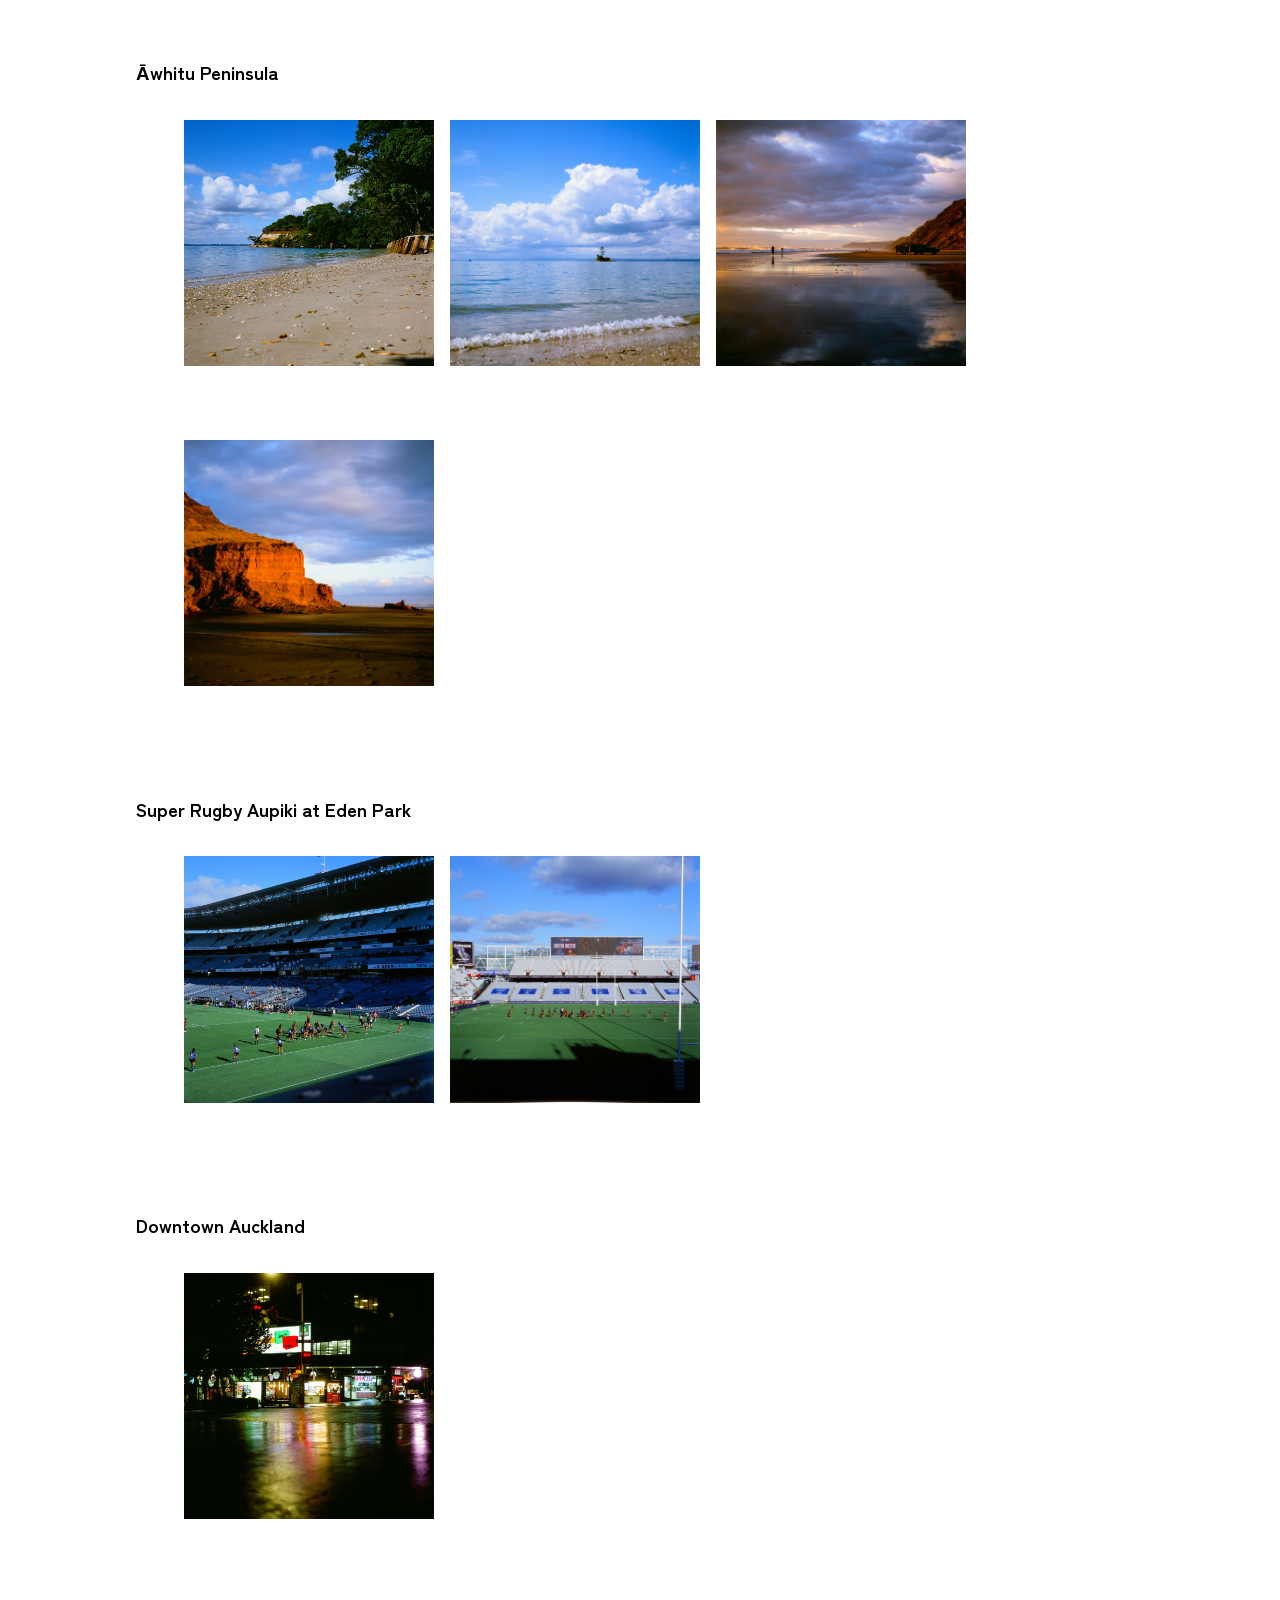
==== commit 5961bfed: "Update" ====
--- a/photography.html
+++ b/photography.html
@@ -148,29 +148,55 @@
 <h3>Switzerland</h3>
 
 <div style="border: none !important; overflow-y: hidden; width: 1000px; margin:0 auto;">
+  <a href="media/photography/switzerland/switzerland0_highres.jpg" target="_blank">
     <span style="float:left;width:25%;height:20em;margin-top:0em;margin-bottom:0em;margin-left:1em;margin-right:0em"><img src="media/photography/switzerland/switzerland0.jpg" style="max-width:100%;max-height:100%"/></span>
+  </a>
+  <a href="media/photography/switzerland/switzerland1_highres.jpg" target="_blank">
     <span style="float:left;width:25%;height:20em;margin-top:0em;margin-bottom:0em;margin-left:1em;margin-right:0em"><img src="media/photography/switzerland/switzerland1.jpg" style="max-width:100%;max-height:100%"/></span>
+  </a>
+  <a href="media/photography/switzerland/switzerland2_highres.jpg" target="_blank">
     <span style="float:left;width:25%;height:20em;margin-top:0em;margin-bottom:0em;margin-left:1em;margin-right:0em"><img src="media/photography/switzerland/switzerland2.jpg" style="max-width:100%;max-height:100%"/></span>
+  </a>
+  <a href="media/photography/switzerland/switzerland3_highres.jpg" target="_blank">
     <span style="float:left;width:25%;height:20em;margin-top:0em;margin-bottom:0em;margin-left:1em;margin-right:0em"><img src="media/photography/switzerland/switzerland3.jpg" style="max-width:100%;max-height:100%"/></span>
+  </a>
+  <a href="media/photography/switzerland/switzerland4_highres.jpg" target="_blank">
     <span style="float:left;width:25%;height:20em;margin-top:0em;margin-bottom:0em;margin-left:1em;margin-right:0em"><img src="media/photography/switzerland/switzerland4.jpg" style="max-width:100%;max-height:100%"/></span>
+  </a>
+  <a href="media/photography/switzerland/switzerland5_highres.jpg" target="_blank">
     <span style="float:left;width:25%;height:20em;margin-top:0em;margin-bottom:0em;margin-left:1em;margin-right:0em"><img src="media/photography/switzerland/switzerland5.jpg" style="max-width:100%;max-height:100%"/></span>
+  </a>
+  <a href="media/photography/switzerland/switzerland6_highres.jpg" target="_blank">
     <span style="float:left;width:25%;height:20em;margin-top:0em;margin-bottom:0em;margin-left:1em;margin-right:0em"><img src="media/photography/switzerland/switzerland6.jpg" style="max-width:100%;max-height:100%"/></span>
+  </a>
 </div>
 
 <h3>Valle Argentina, Italy</h3>
 
 <div style="border: none !important; overflow-y: hidden; width: 1000px; margin:0 auto;">
+  <a href="media/photography/valle_argentina/valle_argentina0_highres.jpg" target="_blank">
     <span style="float:left;width:25%;height:20em;margin-top:0em;margin-bottom:0em;margin-left:1em;margin-right:0em"><img src="media/photography/valle_argentina/valle_argentina0.jpg" style="max-width:100%;max-height:100%"/></span>
+  </a>
+  <a href="media/photography/valle_argentina/valle_argentina1_highres.jpg" target="_blank">
     <span style="float:left;width:25%;height:20em;margin-top:0em;margin-bottom:0em;margin-left:1em;margin-right:0em"><img src="media/photography/valle_argentina/valle_argentina1.jpg" style="max-width:100%;max-height:100%"/></span>
+  </a>
+  <a href="media/photography/valle_argentina/valle_argentina2_highres.jpg" target="_blank">
     <span style="float:left;width:25%;height:20em;margin-top:0em;margin-bottom:0em;margin-left:1em;margin-right:0em"><img src="media/photography/valle_argentina/valle_argentina2.jpg" style="max-width:100%;max-height:100%"/></span>
+  </a>
 </div>
 
 <h3>Greece</h3>
 
 <div style="border: none !important; overflow-y: hidden; width: 1000px; margin:0 auto;">
+  <a href="media/photography/greece/greece0_highres.jpg" target="_blank">
     <span style="float:left;width:24.3%;height:20em;margin-top:0em;margin-bottom:0em;margin-left:1em;margin-right:0em"><img src="media/photography/greece/greece0.jpg" style="max-width:100%;max-height:100%"/></span>
+  </a>
+  <a href="media/photography/greece/greece1_highres.jpg" target="_blank">
     <span style="float:left;width:25%;height:20em;margin-top:0em;margin-bottom:0em;margin-left:1em;margin-right:0em"><img src="media/photography/greece/greece1.jpg" style="max-width:100%;max-height:100%"/></span>
+  </a>
+  <a href="media/photography/greece/greece2_highres.jpg" target="_blank">
     <span style="float:left;width:25%;height:20em;margin-top:0em;margin-bottom:0em;margin-left:1em;margin-right:0em"><img src="media/photography/greece/greece2.jpg" style="max-width:100%;max-height:100%"/></span>
+  </a>
 </div>
 
 <h3><a href="photography/iceland.html">Iceland</a></h3>
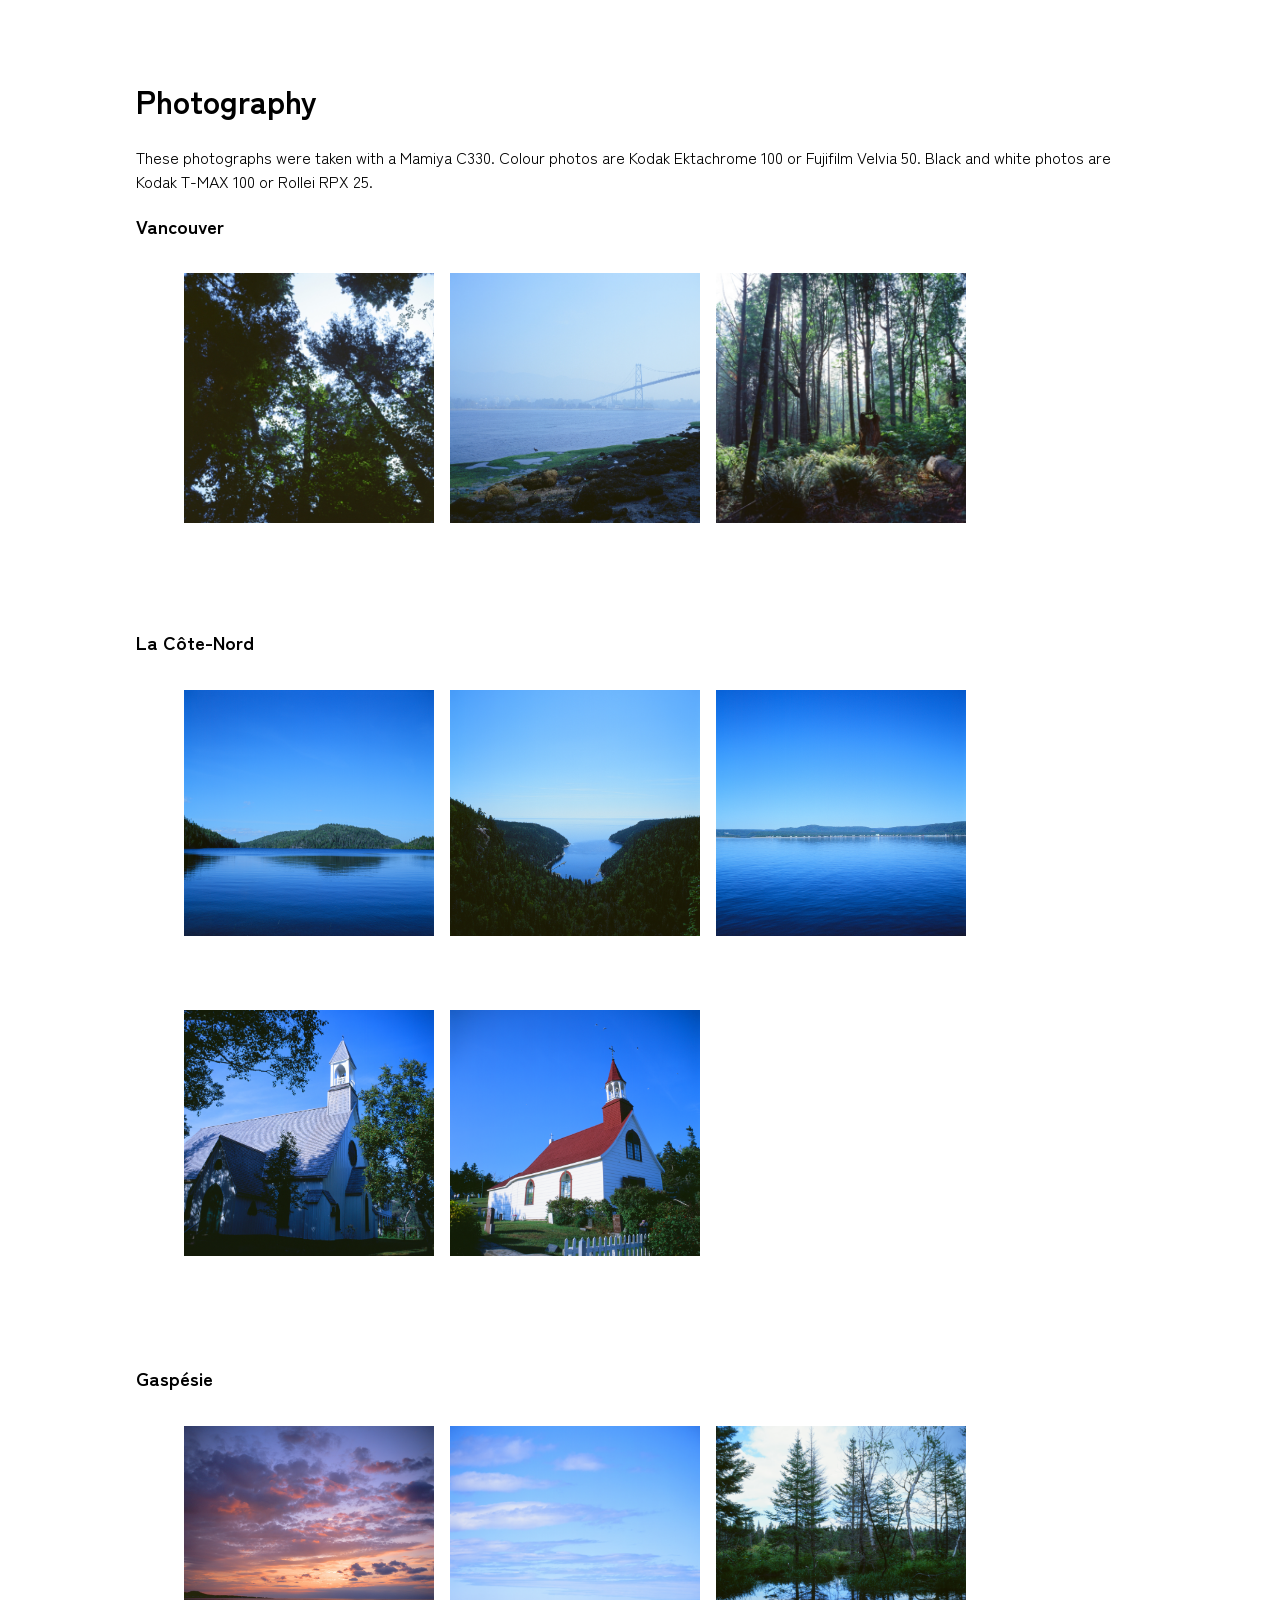
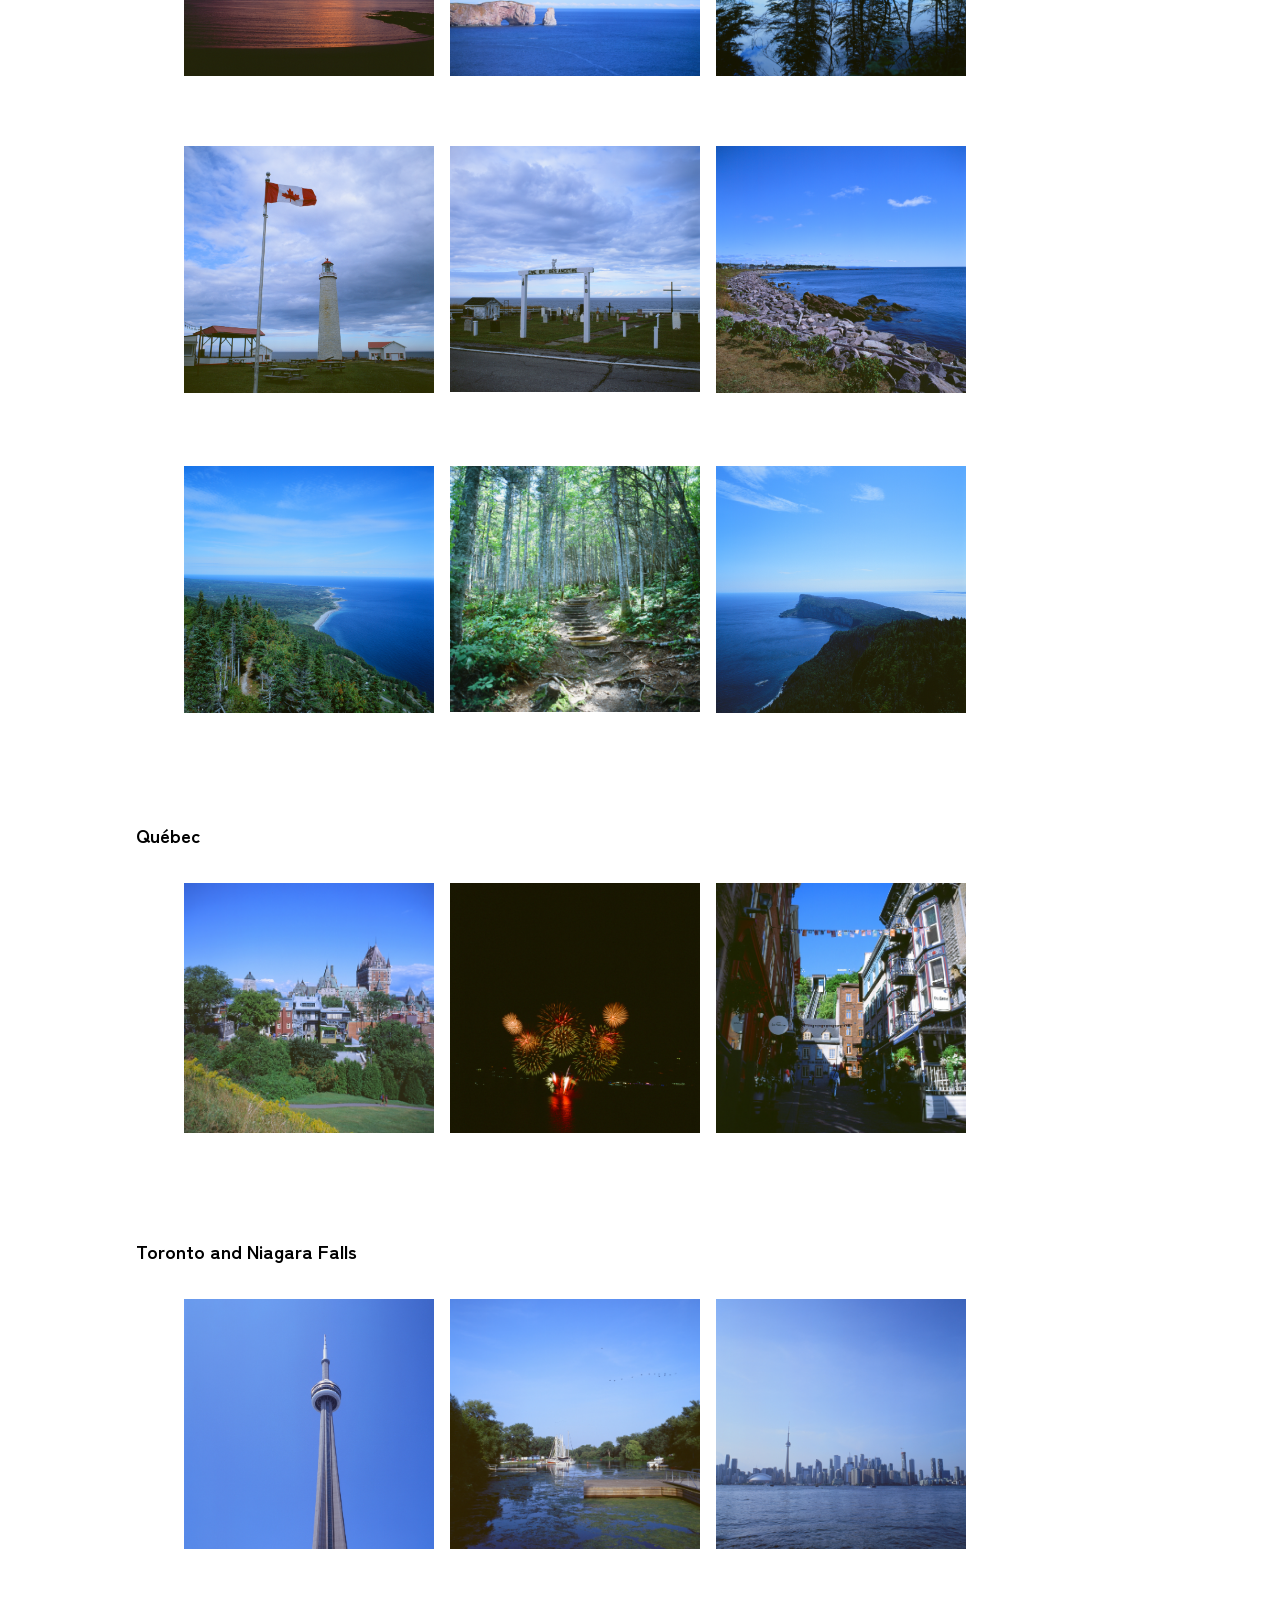
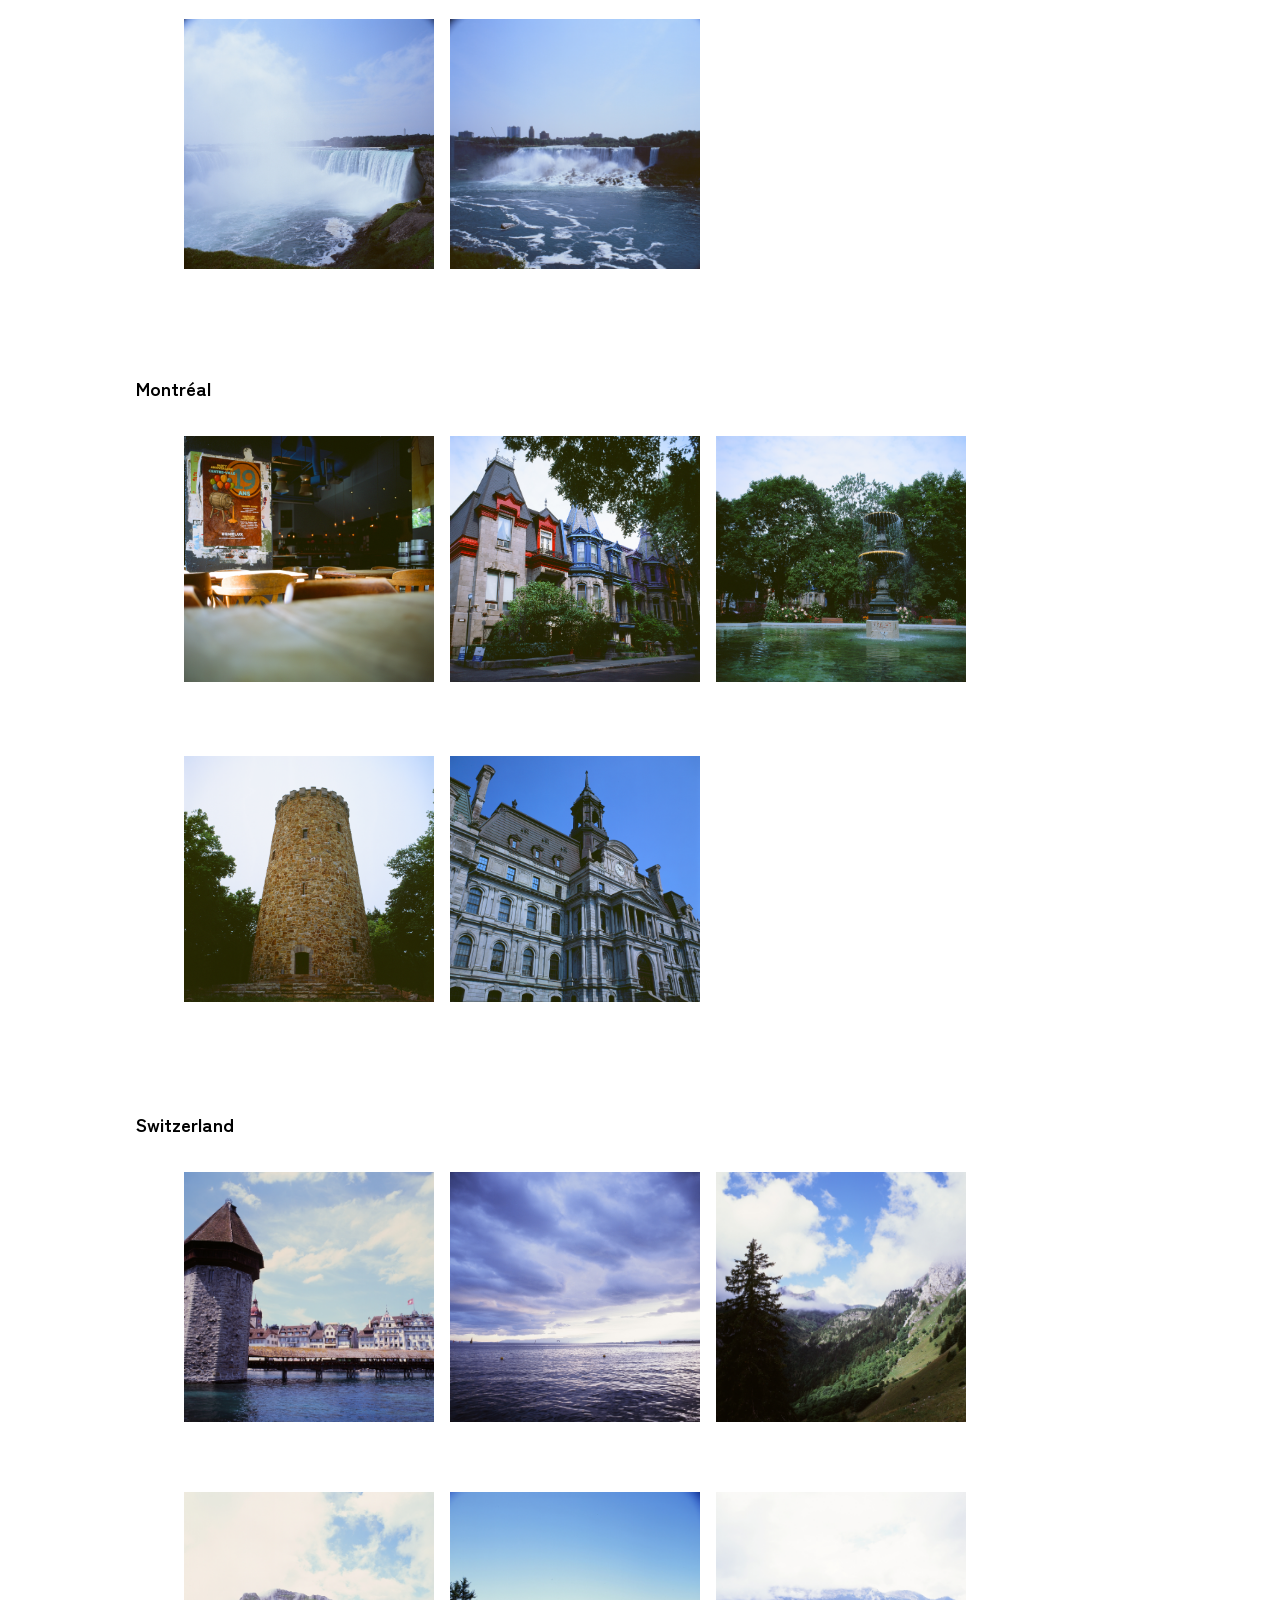
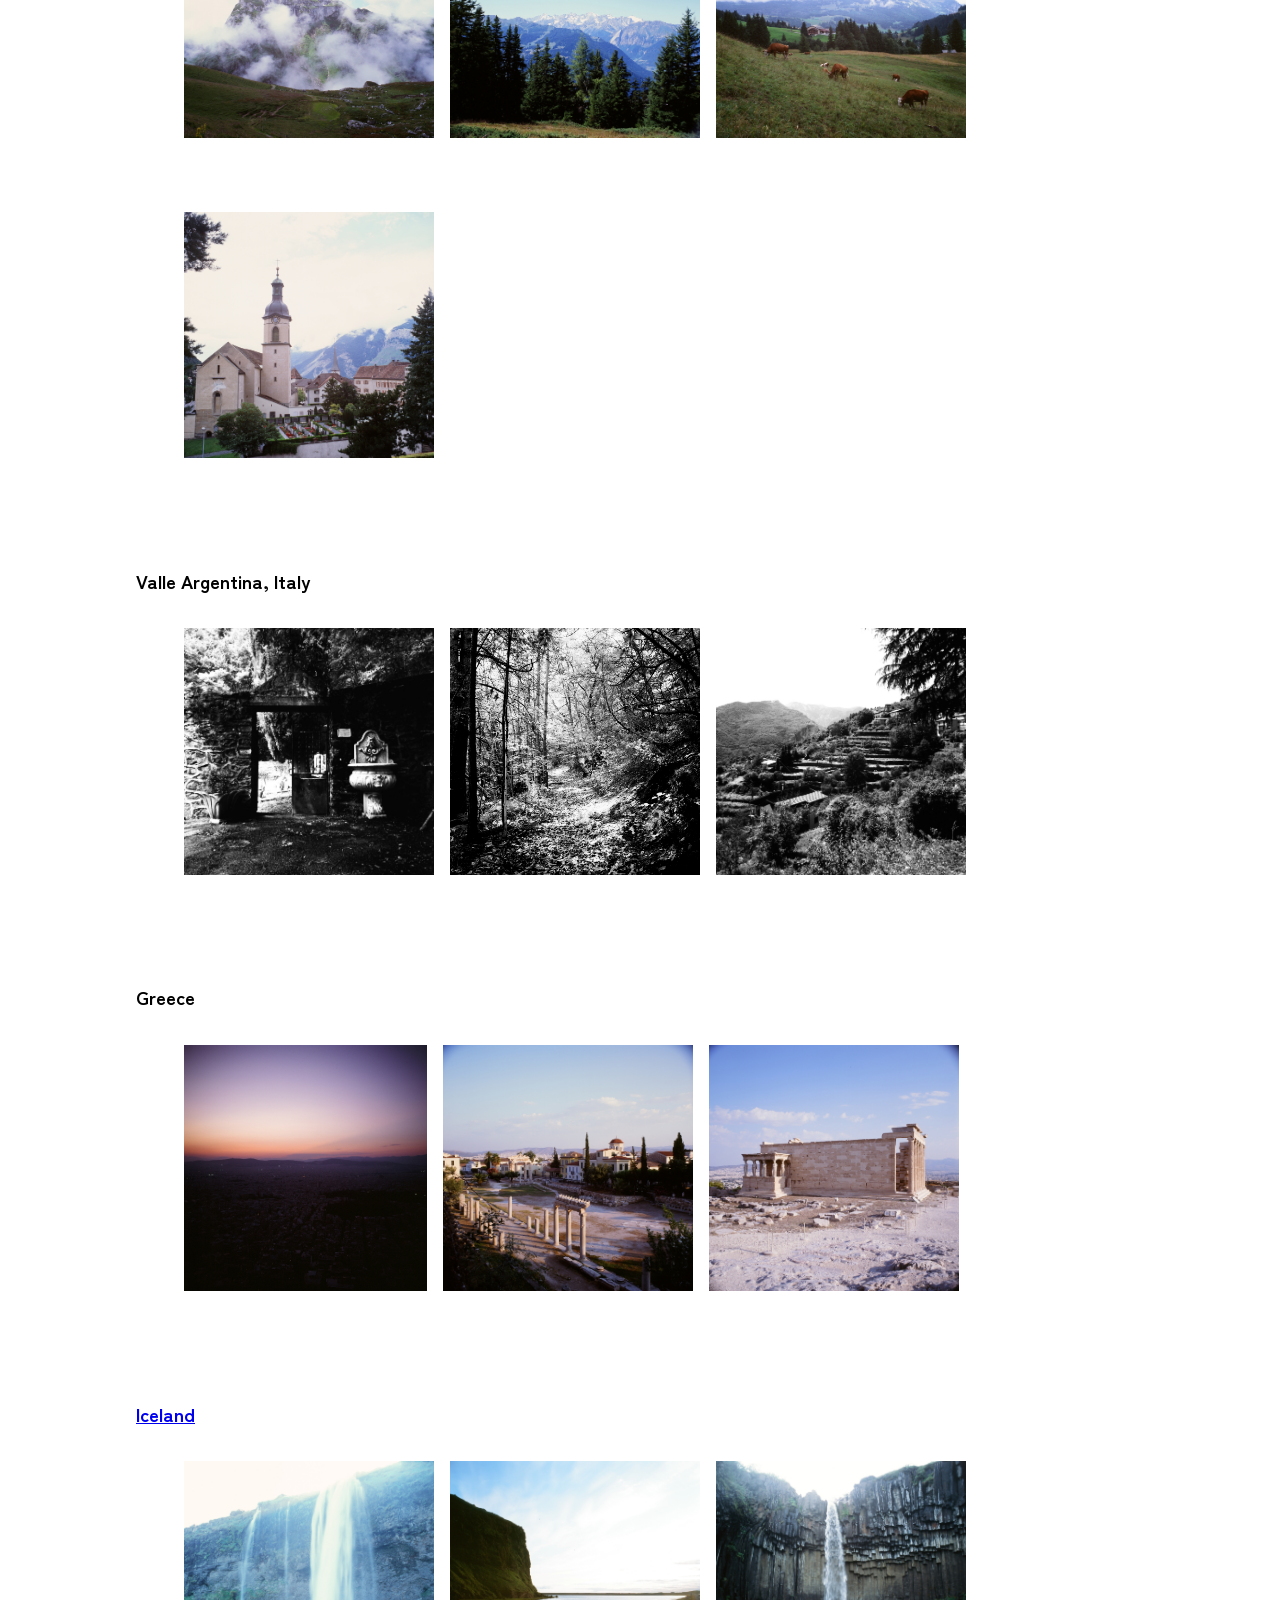
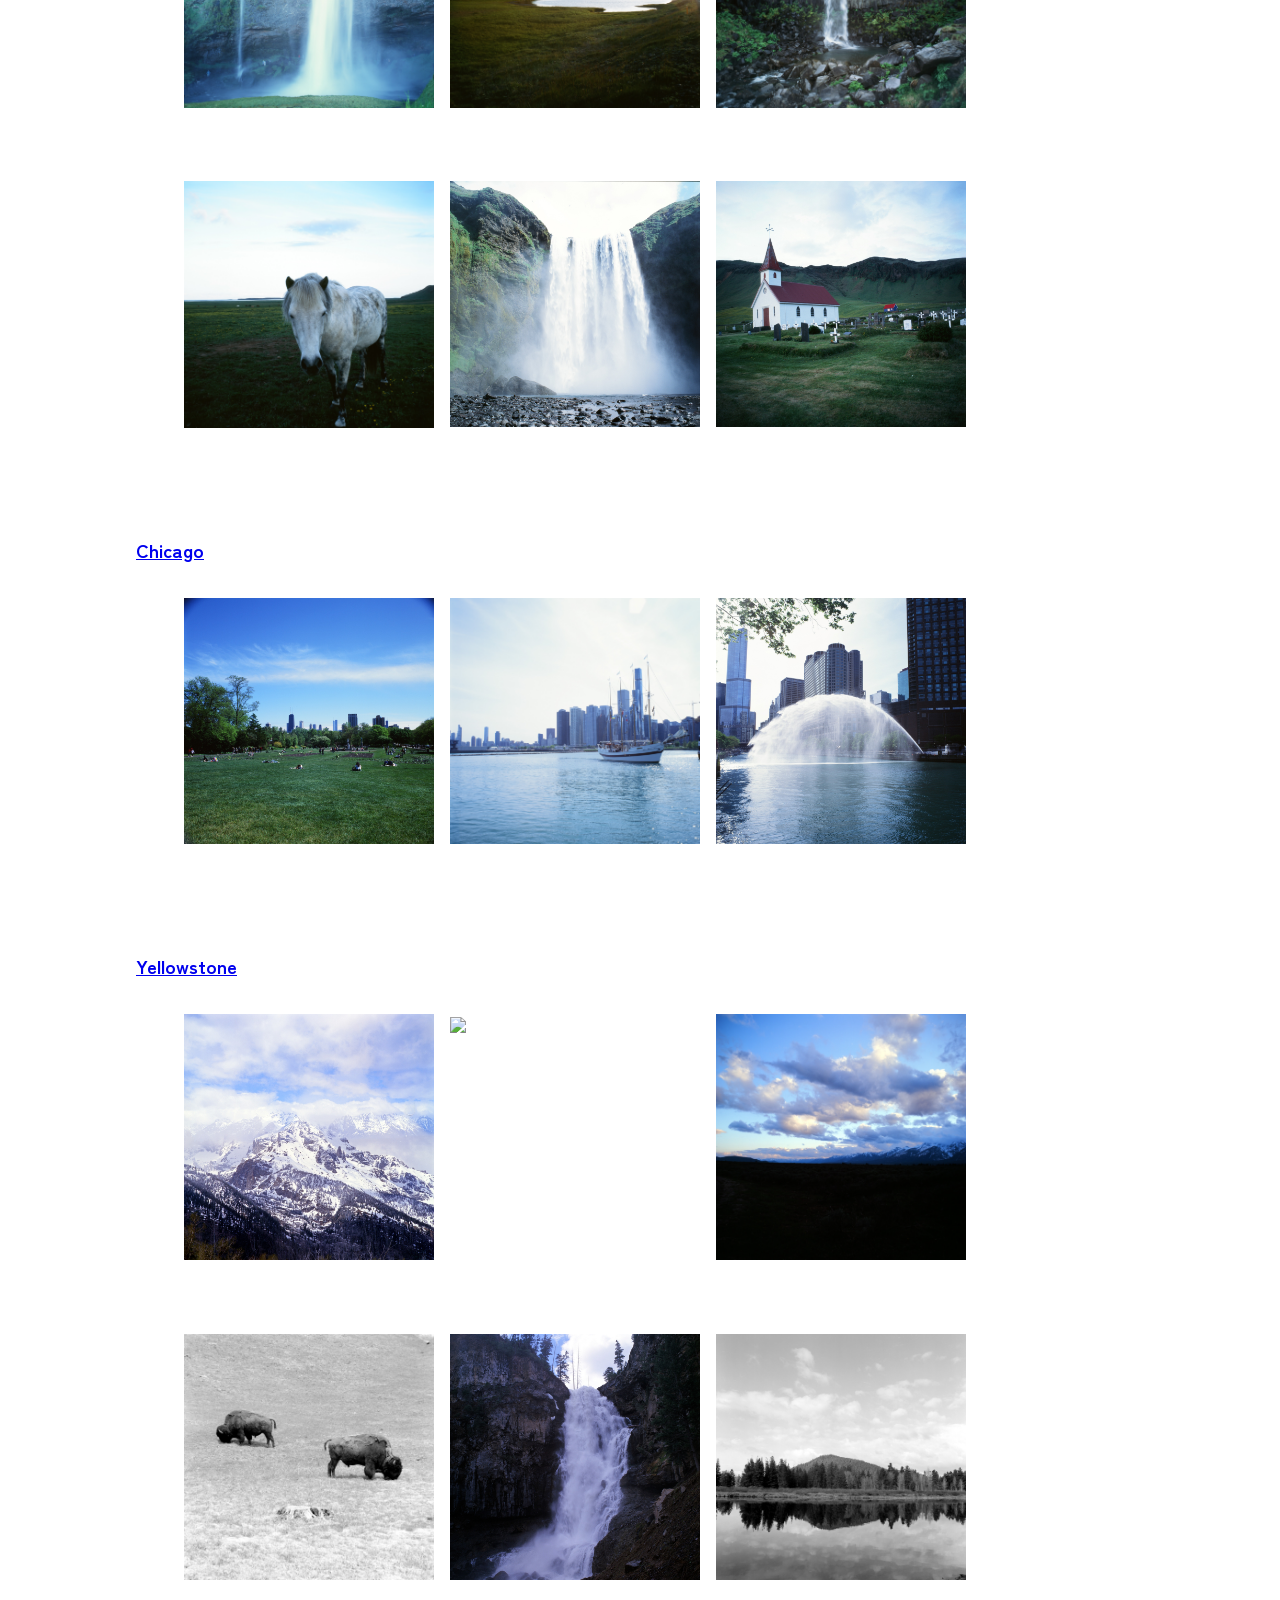
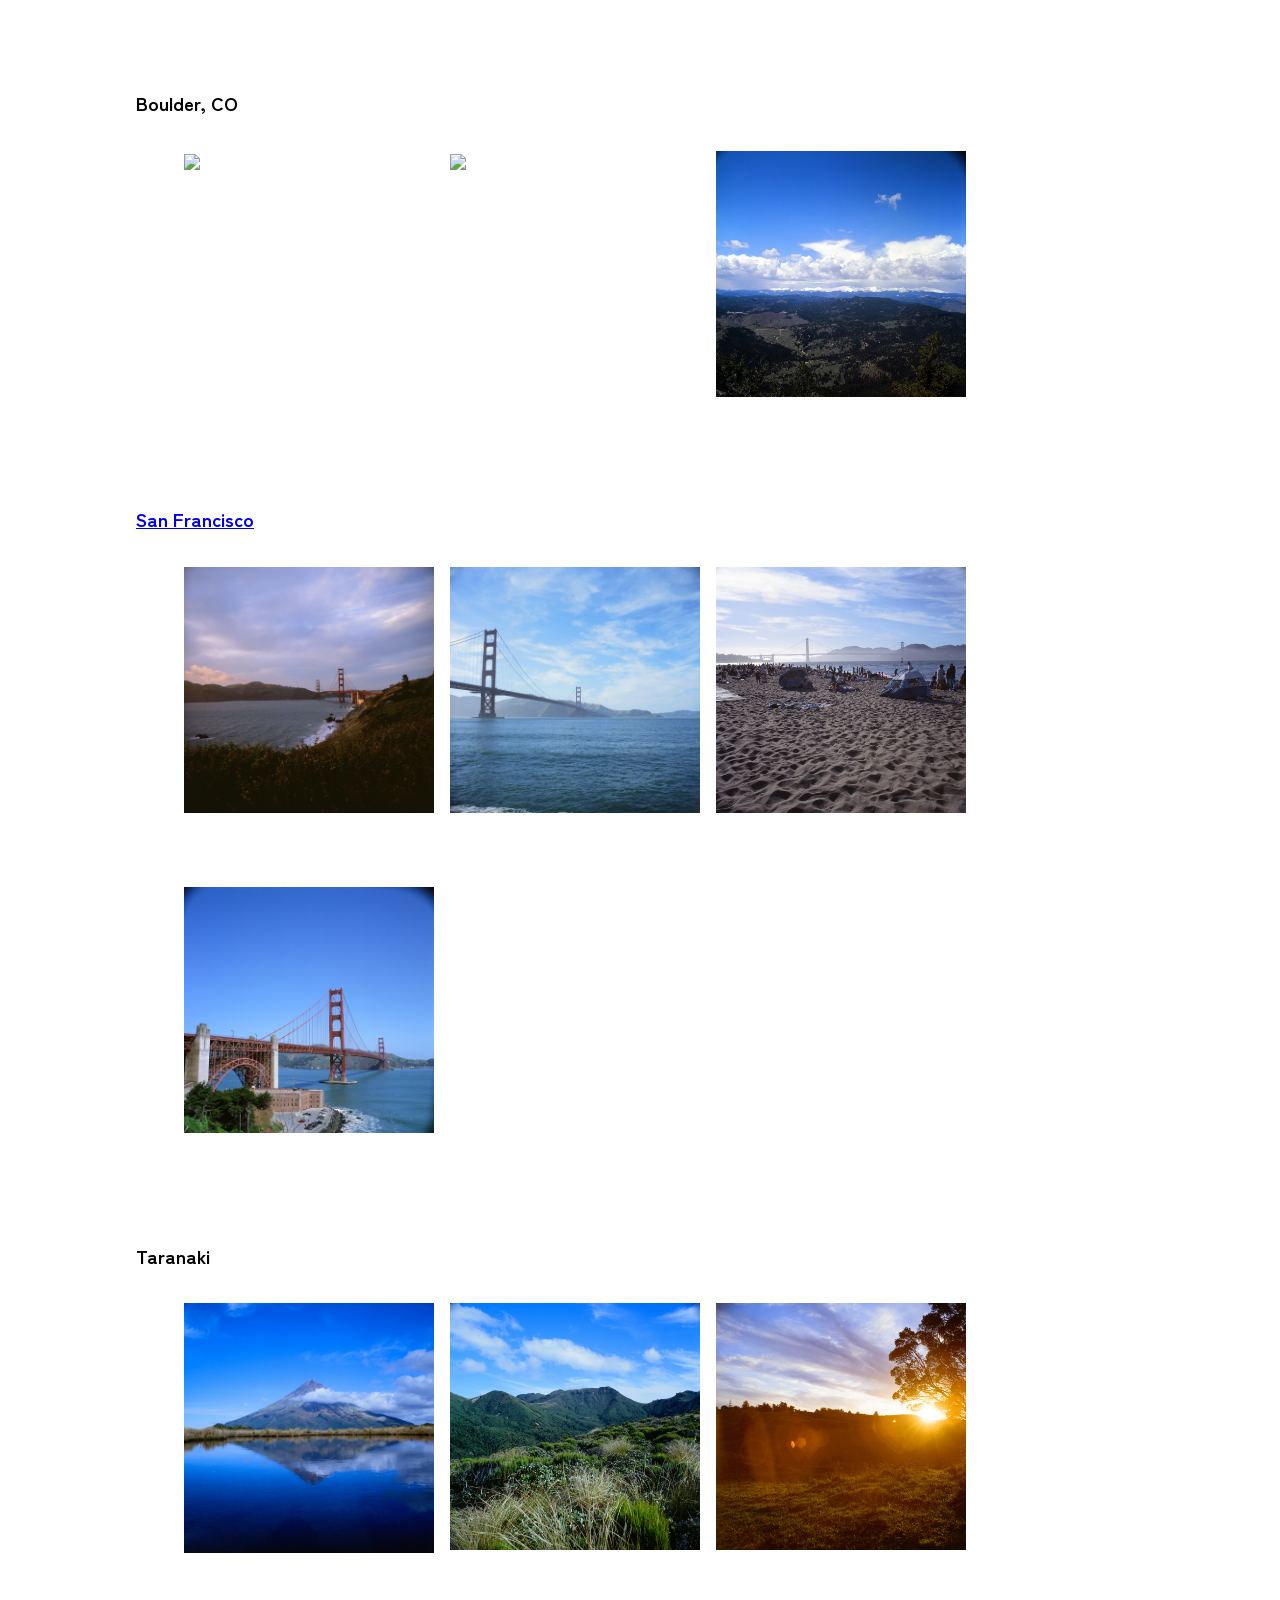
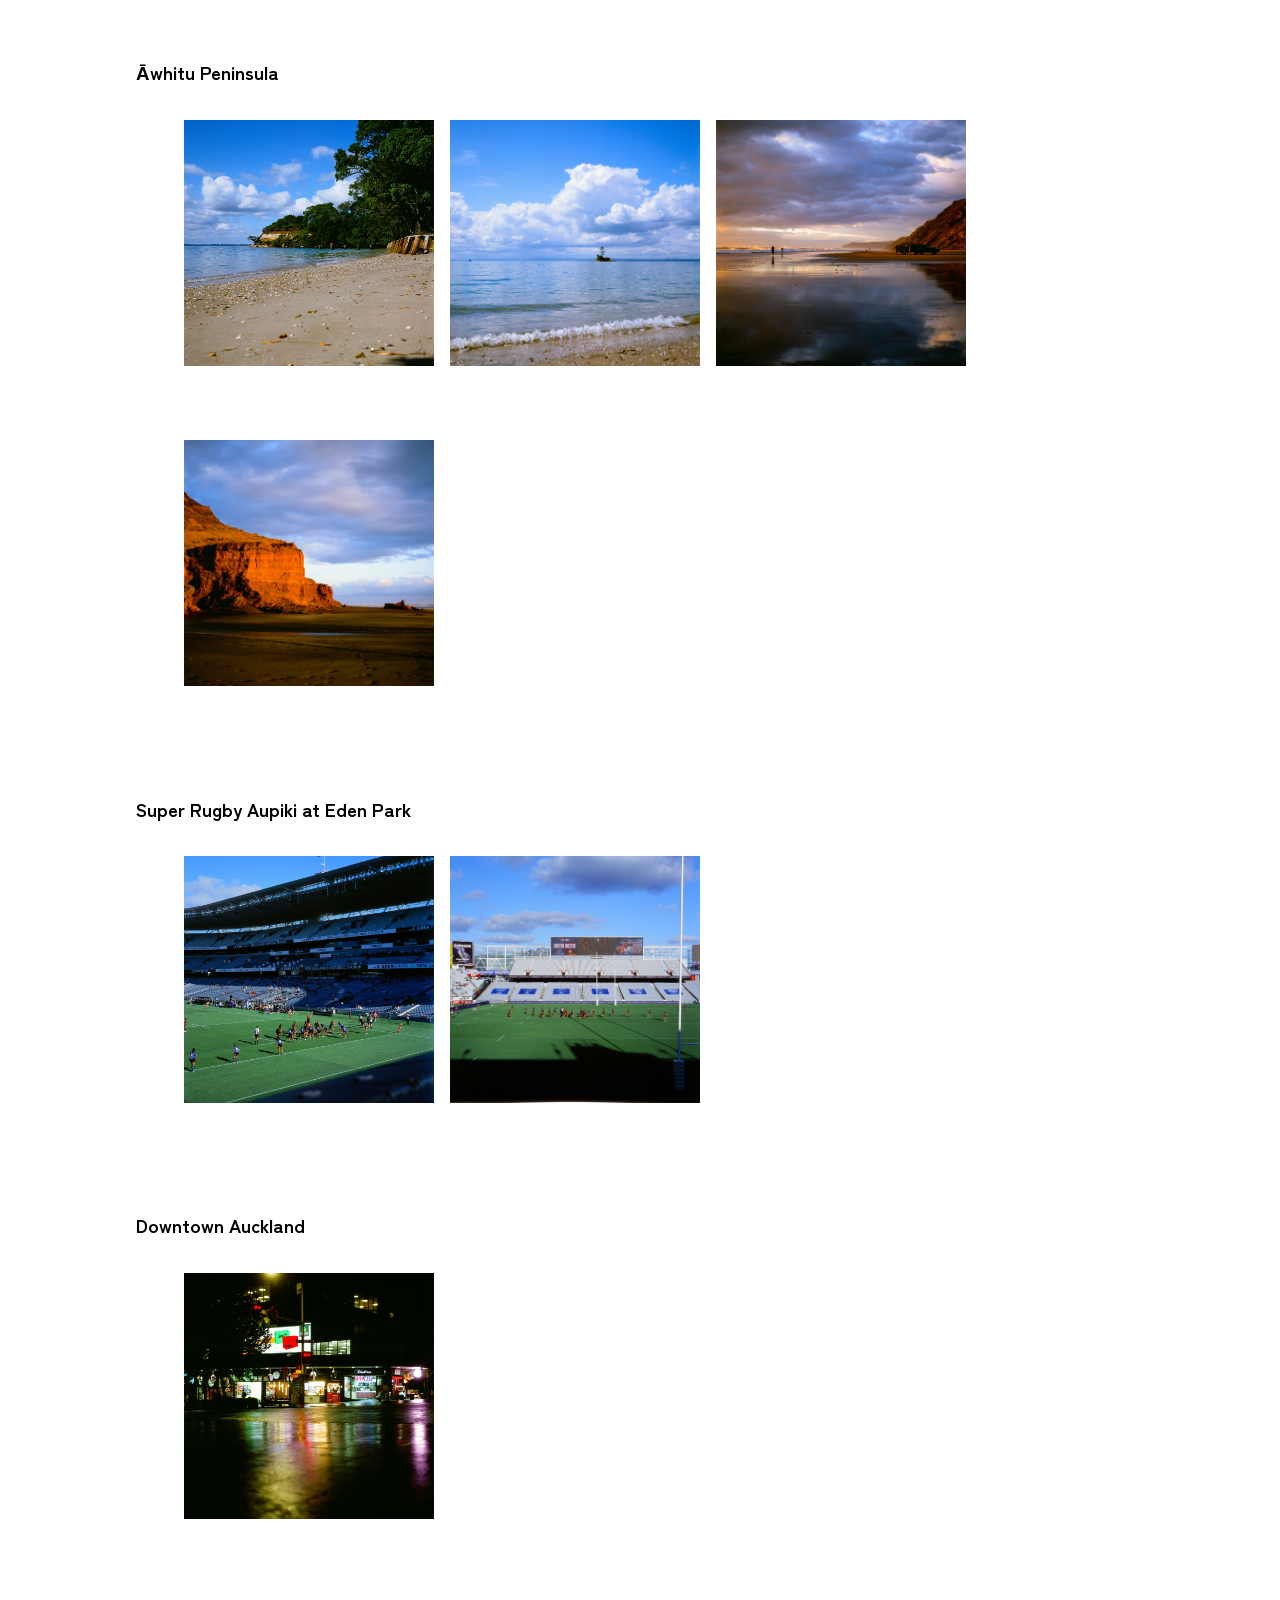
==== commit 789ad275: "Update" ====
--- a/photography.html
+++ b/photography.html
@@ -170,7 +170,7 @@
     <span style="float:left;width:25%;height:20em;margin-top:0em;margin-bottom:0em;margin-left:1em;margin-right:0em"><img src="media/photography/switzerland/switzerland6.jpg" style="max-width:100%;max-height:100%"/></span>
   </a>
 </div>
-
+  
 <h3>Valle Argentina, Italy</h3>
 
 <div style="border: none !important; overflow-y: hidden; width: 1000px; margin:0 auto;">
@@ -202,12 +202,24 @@
 <h3><a href="photography/iceland.html">Iceland</a></h3>
 
 <div style="border: none !important; overflow-y: hidden; width: 1000px; margin:0 auto;">
+  <a href="media/photography/iceland/iceland0_highres.jpg" target="_blank">
     <span style="float:left;width:25%;height:20em;margin-top:0em;margin-bottom:0em;margin-left:1em;margin-right:0em"><img src="media/photography/iceland/iceland0.jpg" style="max-width:100%;max-height:100%"/></span>
+  </a>
+  <a href="media/photography/iceland/iceland1_highres.jpg" target="_blank">
     <span style="float:left;width:25%;height:20em;margin-top:0em;margin-bottom:0em;margin-left:1em;margin-right:0em"><img src="media/photography/iceland/iceland1.jpg" style="max-width:100%;max-height:100%"/></span>
+  </a>
+  <a href="media/photography/iceland/iceland2_highres.jpg" target="_blank">
     <span style="float:left;width:25%;height:20em;margin-top:0em;margin-bottom:0em;margin-left:1em;margin-right:0em"><img src="media/photography/iceland/iceland2.jpg" style="max-width:100%;max-height:100%"/></span>
+  </a>
+  <a href="media/photography/iceland/iceland3_highres.jpg" target="_blank">
     <span style="float:left;width:25%;height:20em;margin-top:0em;margin-bottom:0em;margin-left:1em;margin-right:0em"><img src="media/photography/iceland/iceland3.jpg" style="max-width:100%;max-height:100%"/></span>
+  </a>
+  <a href="media/photography/iceland/iceland4_highres.jpg" target="_blank">
     <span style="float:left;width:25%;height:20em;margin-top:0em;margin-bottom:0em;margin-left:1em;margin-right:0em"><img src="media/photography/iceland/iceland4.jpg" style="max-width:100%;max-height:100%"/></span>
+  </a>
+  <a href="media/photography/iceland/iceland5_highres.jpg" target="_blank">
     <span style="float:left;width:25%;height:20em;margin-top:0em;margin-bottom:0em;margin-left:1em;margin-right:0em"><img src="media/photography/iceland/iceland5.jpg" style="max-width:100%;max-height:100%"/></span>
+  </a>
 </div>
 
 <h3><a href="photography/chicago.html">Chicago</a></h3>
@@ -227,12 +239,24 @@
 <h3><a href="photography/yellowstone.html">Yellowstone</a></h3>
 
 <div style="border: none !important; overflow-y: hidden; width: 1000px; margin:0 auto;">
-  <span style="float:left;width:25%;height:20em;margin-top:0em;margin-bottom:0em;margin-left:1em;margin-right:0em"><img src="media/photography/yellowstone/yellowstone0.jpg" style="max-width:100%;max-height:100%"/></span>
-  <span style="float:left;width:25%;height:20em;margin-top:0em;margin-bottom:0em;margin-left:1em;margin-right:0em"><img src="media/photography/yellowstone/yellowstone1.jpg" style="max-width:100%;max-height:100%"/></span>
-  <span style="float:left;width:25%;height:20em;margin-top:0em;margin-bottom:0em;margin-left:1em;margin-right:0em"><img src="media/photography/yellowstone/yellowstone2.jpg" style="max-width:100%;max-height:100%"/></span>
-  <span style="float:left;width:25%;height:20em;margin-top:0em;margin-bottom:0em;margin-left:1em;margin-right:0em"><img src="media/photography/yellowstone/yellowstone3.jpg" style="max-width:100%;max-height:100%"/></span>
-  <span style="float:left;width:25%;height:20em;margin-top:0em;margin-bottom:0em;margin-left:1em;margin-right:0em"><img src="media/photography/yellowstone/yellowstone4.jpg" style="max-width:100%;max-height:100%"/></span>
-  <span style="float:left;width:25%;height:20em;margin-top:0em;margin-bottom:0em;margin-left:1em;margin-right:0em"><img src="media/photography/yellowstone/yellowstone5.jpg" style="max-width:100%;max-height:100%"/></span>
+  <a href="media/photography/yellowstone/yellowstone0_highres.jpg" target="_blank">
+    <span style="float:left;width:25%;height:20em;margin-top:0em;margin-bottom:0em;margin-left:1em;margin-right:0em"><img src="media/photography/yellowstone/yellowstone0.jpg" style="max-width:100%;max-height:100%"/></span>
+  </a>
+  <a href="media/photography/yellowstone/yellowstone1_highres.jpg" target="_blank">
+    <span style="float:left;width:25%;height:20em;margin-top:0em;margin-bottom:0em;margin-left:1em;margin-right:0em"><img src="media/photography/yellowstone/yellowstone1.jpg" style="max-width:100%;max-height:100%"/></span>
+  </a>
+  <a href="media/photography/yellowstone/yellowstone2_highres.jpg" target="_blank">
+    <span style="float:left;width:25%;height:20em;margin-top:0em;margin-bottom:0em;margin-left:1em;margin-right:0em"><img src="media/photography/yellowstone/yellowstone2.jpg" style="max-width:100%;max-height:100%"/></span>
+  </a>
+  <a href="media/photography/yellowstone/yellowstone3_highres.jpg" target="_blank">
+    <span style="float:left;width:25%;height:20em;margin-top:0em;margin-bottom:0em;margin-left:1em;margin-right:0em"><img src="media/photography/yellowstone/yellowstone3.jpg" style="max-width:100%;max-height:100%"/></span>
+  </a>
+  <a href="media/photography/yellowstone/yellowstone4_highres.jpg" target="_blank">
+    <span style="float:left;width:25%;height:20em;margin-top:0em;margin-bottom:0em;margin-left:1em;margin-right:0em"><img src="media/photography/yellowstone/yellowstone4.jpg" style="max-width:100%;max-height:100%"/></span>
+  </a>
+  <a href="media/photography/yellowstone/yellowstone5_highres.jpg" target="_blank">
+    <span style="float:left;width:25%;height:20em;margin-top:0em;margin-bottom:0em;margin-left:1em;margin-right:0em"><img src="media/photography/yellowstone/yellowstone5.jpg" style="max-width:100%;max-height:100%"/></span>
+  </a>
 </div>
 
 <h3>Boulder, CO</h3>
@@ -252,18 +276,32 @@
 <h3><a href="photography/sanfran.html">San Francisco</a></h3>
 
 <div style="border: none !important; overflow-y: hidden; width: 1000px; margin:0 auto;">
-  <span style="float:left;width:25%;height:20em;margin-top:0em;margin-bottom:0em;margin-left:1em;margin-right:0em"><img src="media/photography/sanfran/sanfran0.jpg" style="max-width:100%;max-height:100%"/></span>
-  <span style="float:left;width:25%;height:20em;margin-top:0em;margin-bottom:0em;margin-left:1em;margin-right:0em"><img src="media/photography/sanfran/sanfran1.jpg" style="max-width:100%;max-height:100%"/></span>
-  <span style="float:left;width:25%;height:20em;margin-top:0em;margin-bottom:0em;margin-left:1em;margin-right:0em"><img src="media/photography/sanfran/sanfran2.jpg" style="max-width:100%;max-height:100%"/></span>
-  <span style="float:left;width:25%;height:20em;margin-top:0em;margin-bottom:0em;margin-left:1em;margin-right:0em"><img src="media/photography/sanfran/sanfran3.jpg" style="max-width:100%;max-height:100%"/></span>
+  <a href="media/photography/sanfran/sanfran0_highres.jpg" target="_blank">
+    <span style="float:left;width:25%;height:20em;margin-top:0em;margin-bottom:0em;margin-left:1em;margin-right:0em"><img src="media/photography/sanfran/sanfran0.jpg" style="max-width:100%;max-height:100%"/></span>
+  </a>
+  <a href="media/photography/sanfran/sanfran1_highres.jpg" target="_blank">
+    <span style="float:left;width:25%;height:20em;margin-top:0em;margin-bottom:0em;margin-left:1em;margin-right:0em"><img src="media/photography/sanfran/sanfran1.jpg" style="max-width:100%;max-height:100%"/></span>
+  </a>
+  <a href="media/photography/sanfran/sanfran2_highres.jpg" target="_blank">
+    <span style="float:left;width:25%;height:20em;margin-top:0em;margin-bottom:0em;margin-left:1em;margin-right:0em"><img src="media/photography/sanfran/sanfran2.jpg" style="max-width:100%;max-height:100%"/></span>
+  </a>
+  <a href="media/photography/sanfran/sanfran3_highres.jpg" target="_blank">
+    <span style="float:left;width:25%;height:20em;margin-top:0em;margin-bottom:0em;margin-left:1em;margin-right:0em"><img src="media/photography/sanfran/sanfran3.jpg" style="max-width:100%;max-height:100%"/></span>
+  </a>
 </div>
 
 <h3>Taranaki</h3>
 
 <div style="border: none !important; overflow-y: hidden; width: 1000px; margin:0 auto;">
-  <span style="float:left;width:25%;height:20em;margin-top:0em;margin-bottom:0em;margin-left:1em;margin-right:0em"><img src="media/photography/taranaki/taranaki0.jpg" style="max-width:100%;max-height:100%"/></span>
-  <span style="float:left;width:25%;height:20em;margin-top:0em;margin-bottom:0em;margin-left:1em;margin-right:0em"><img src="media/photography/taranaki/taranaki1.jpg" style="max-width:100%;max-height:100%"/></span>
-  <span style="float:left;width:25%;height:20em;margin-top:0em;margin-bottom:0em;margin-left:1em;margin-right:0em"><img src="media/photography/taranaki/taranaki2.jpg" style="max-width:100%;max-height:100%"/></span>
+  <a href="media/photography/taranaki/taranaki0_highres.jpg" target="_blank">
+    <span style="float:left;width:25%;height:20em;margin-top:0em;margin-bottom:0em;margin-left:1em;margin-right:0em"><img src="media/photography/taranaki/taranaki0.jpg" style="max-width:100%;max-height:100%"/></span>
+  </a>
+  <a href="media/photography/taranaki/taranaki1_highres.jpg" target="_blank">
+    <span style="float:left;width:25%;height:20em;margin-top:0em;margin-bottom:0em;margin-left:1em;margin-right:0em"><img src="media/photography/taranaki/taranaki1.jpg" style="max-width:100%;max-height:100%"/></span>
+  </a>
+  <a href="media/photography/taranaki/taranaki2_highres.jpg" target="_blank">
+    <span style="float:left;width:25%;height:20em;margin-top:0em;margin-bottom:0em;margin-left:1em;margin-right:0em"><img src="media/photography/taranaki/taranaki2.jpg" style="max-width:100%;max-height:100%"/></span>
+  </a>
 </div>
 
 <h3>&#256;whitu Peninsula</h3>
@@ -302,7 +340,5 @@
   </a>
 </div>
 
-
-
 </body>
-</html>+</html>
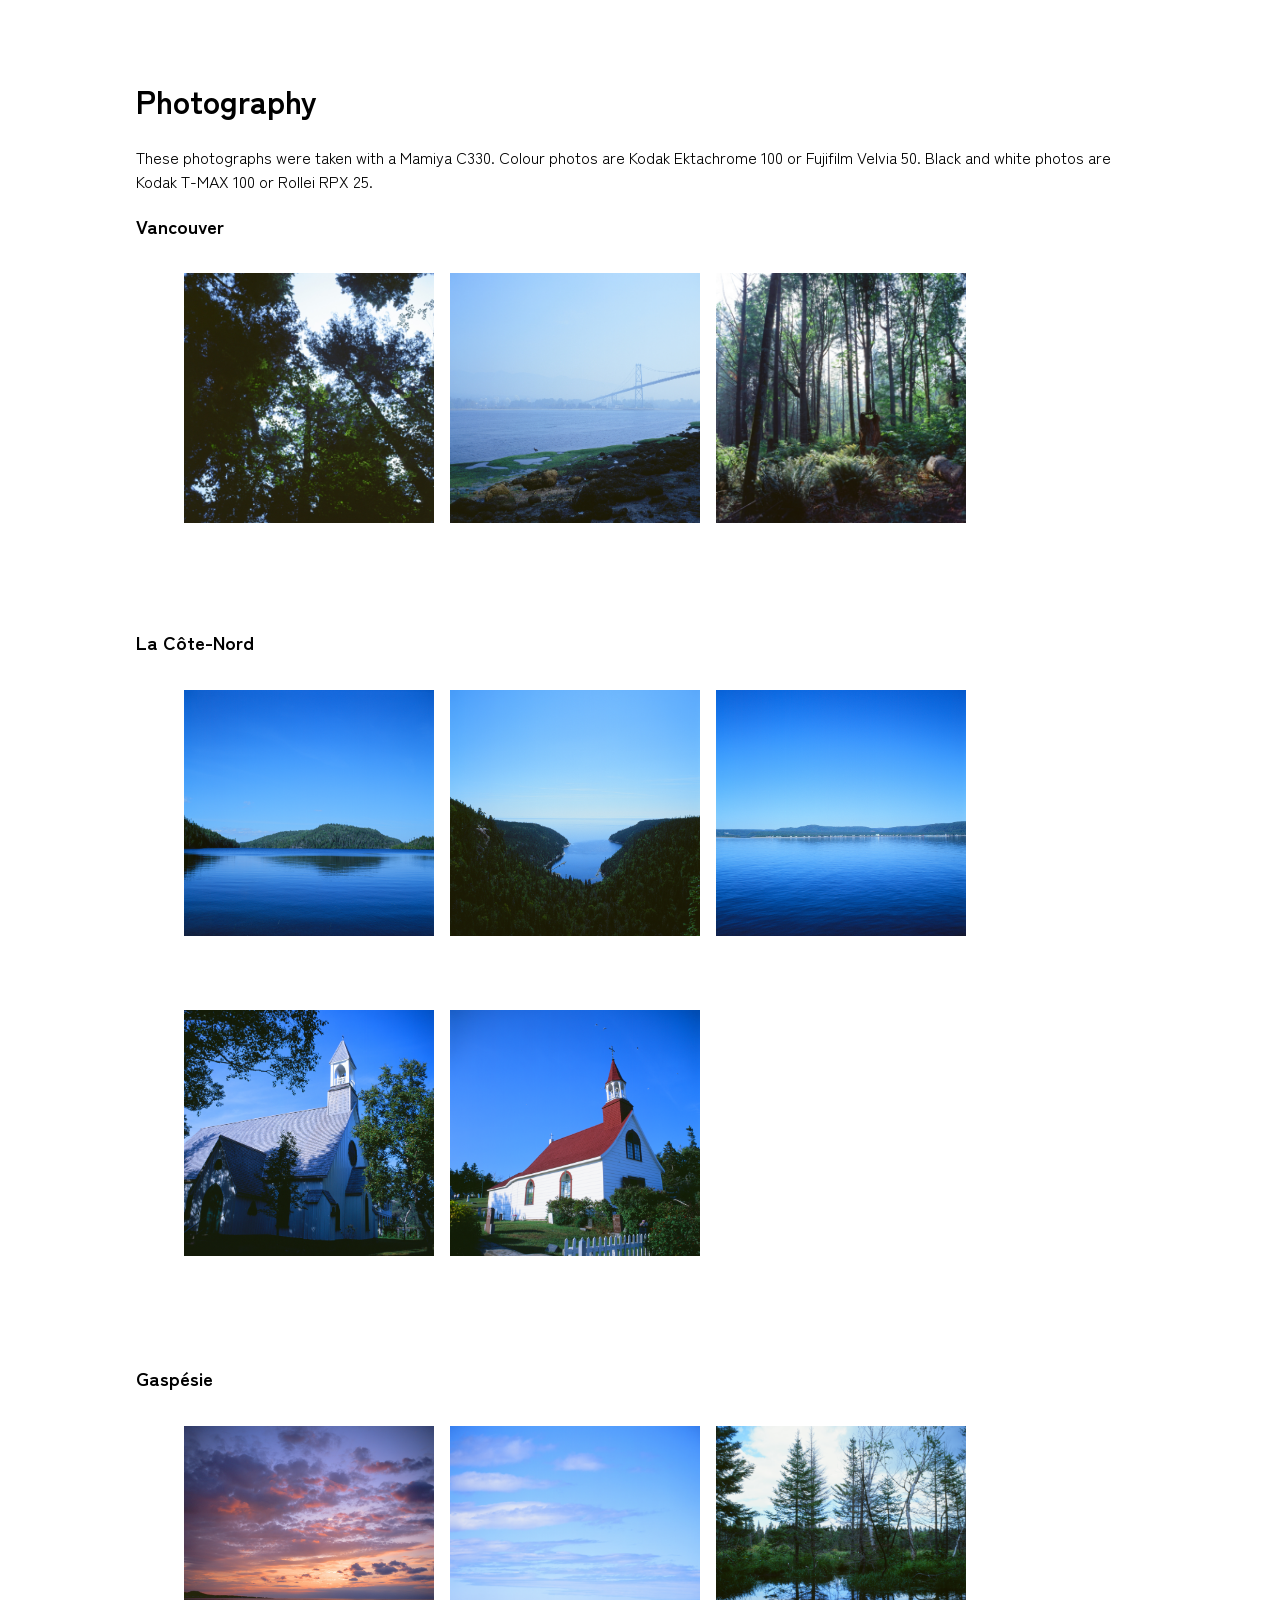
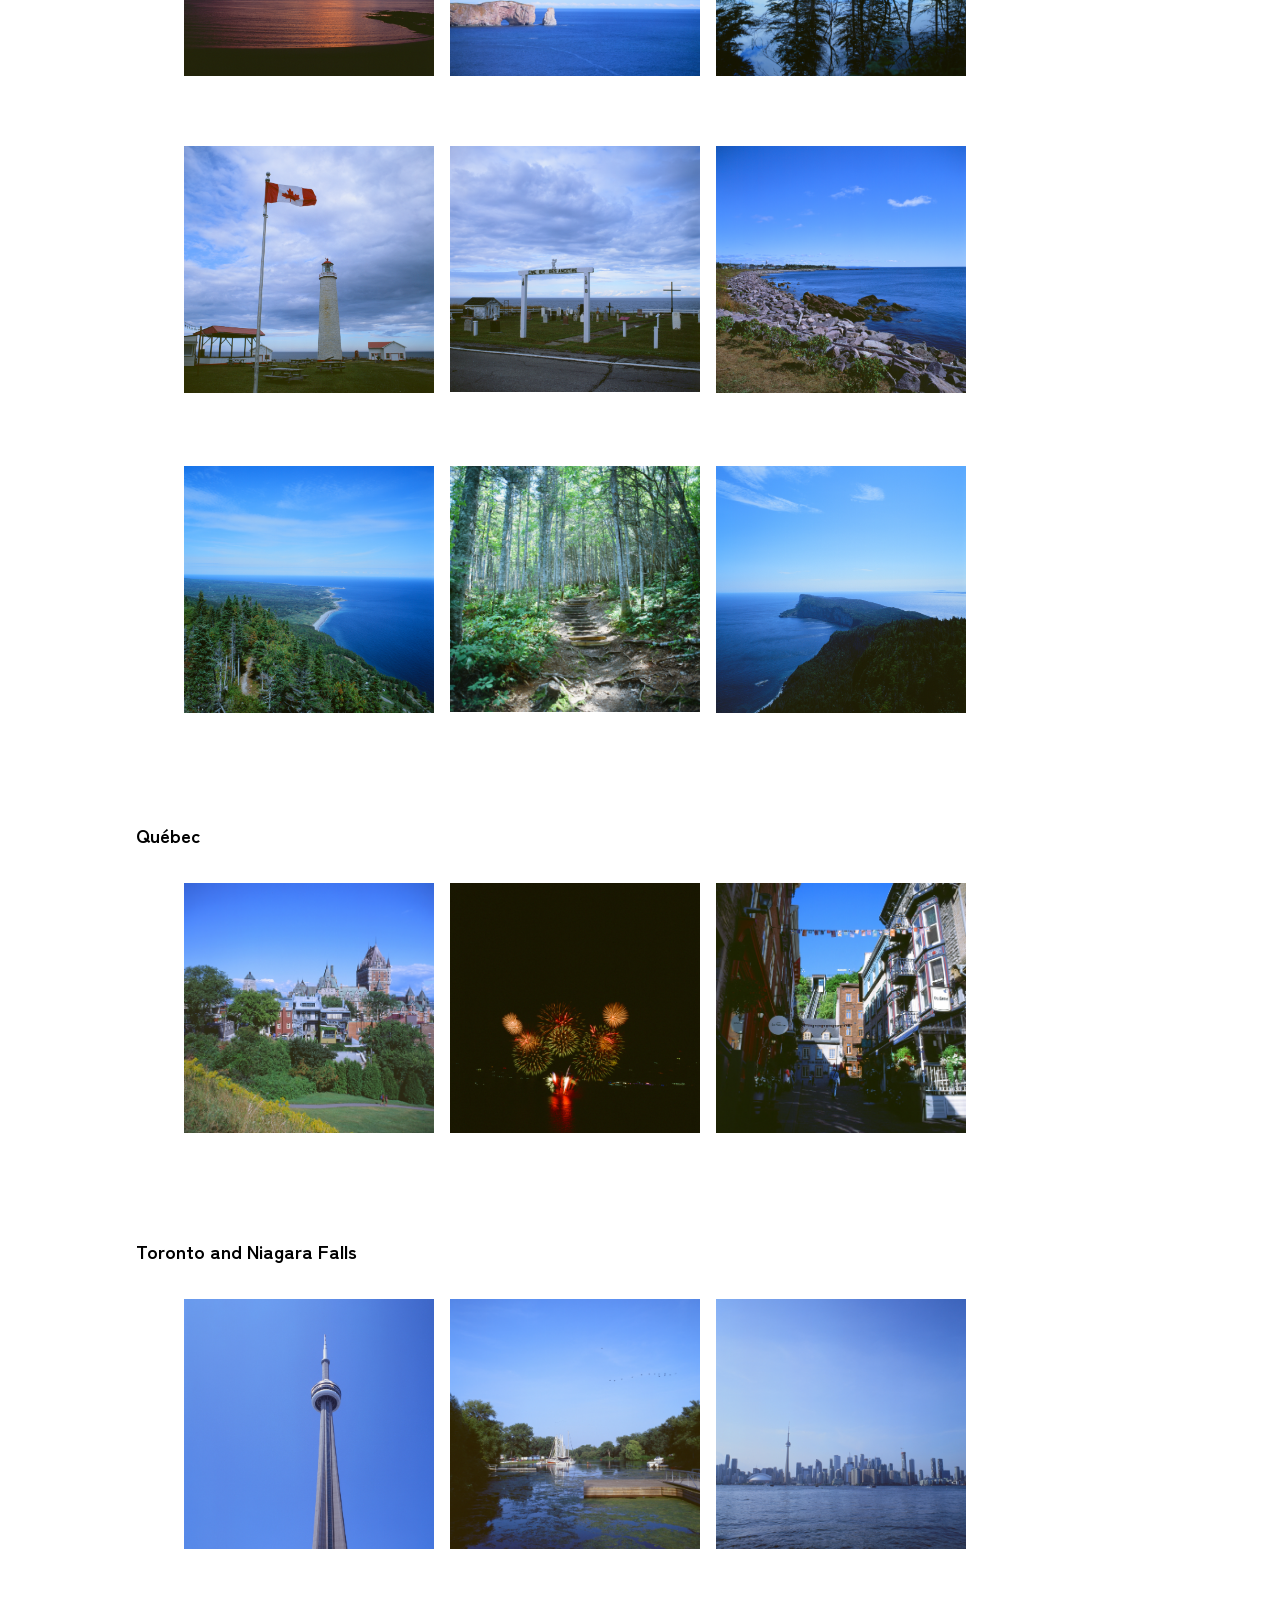
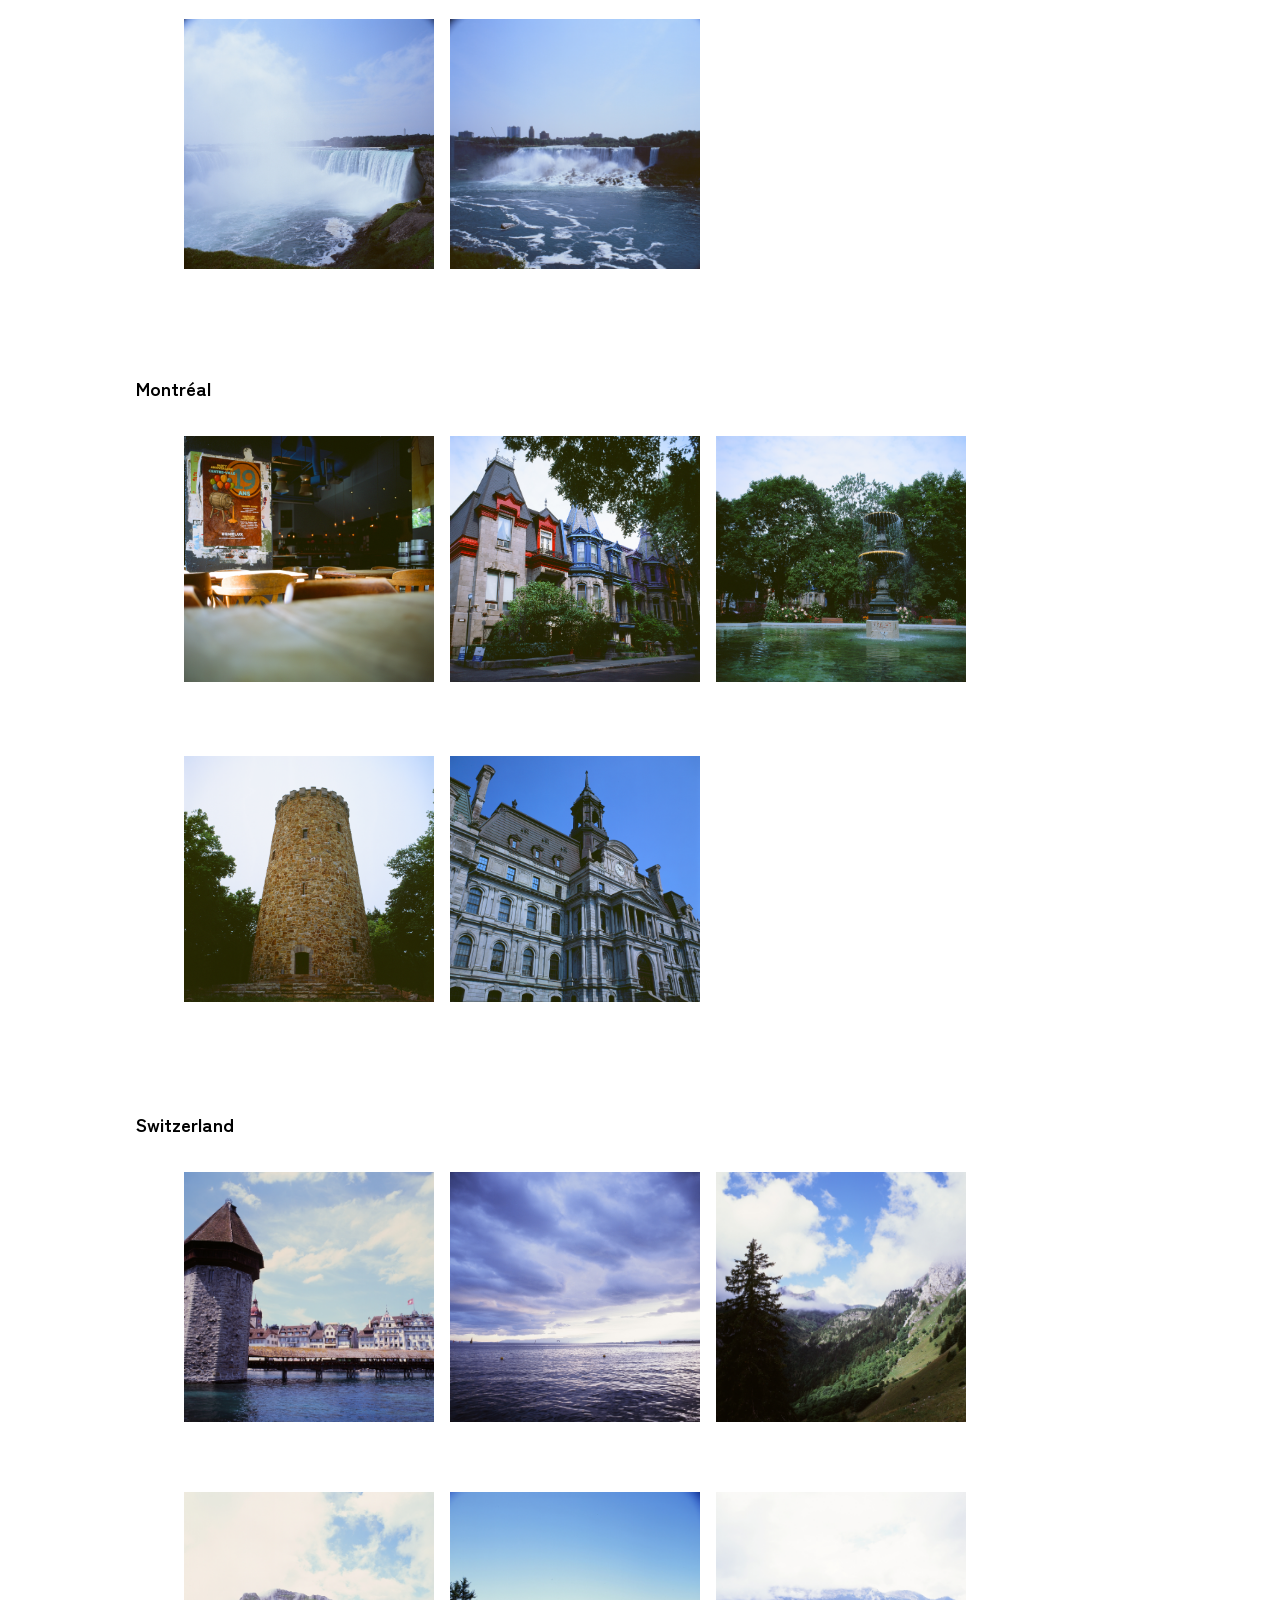
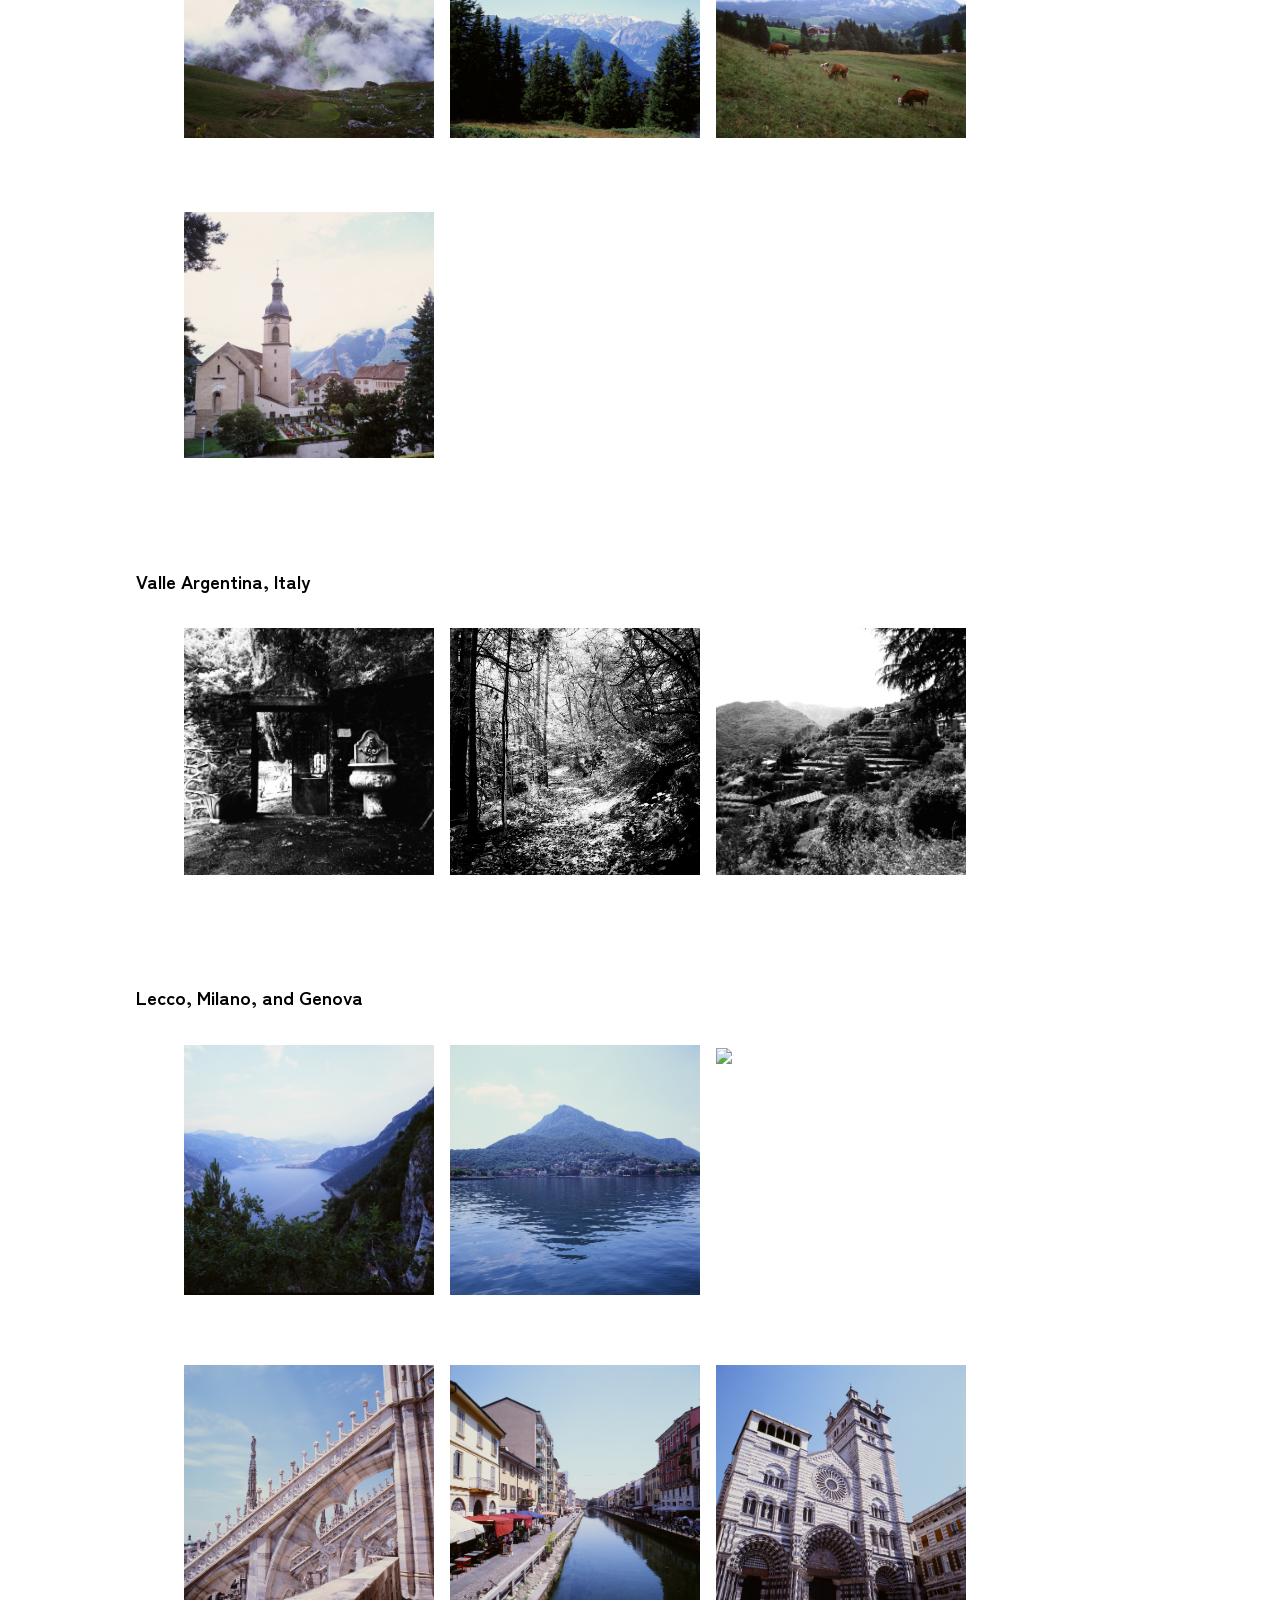
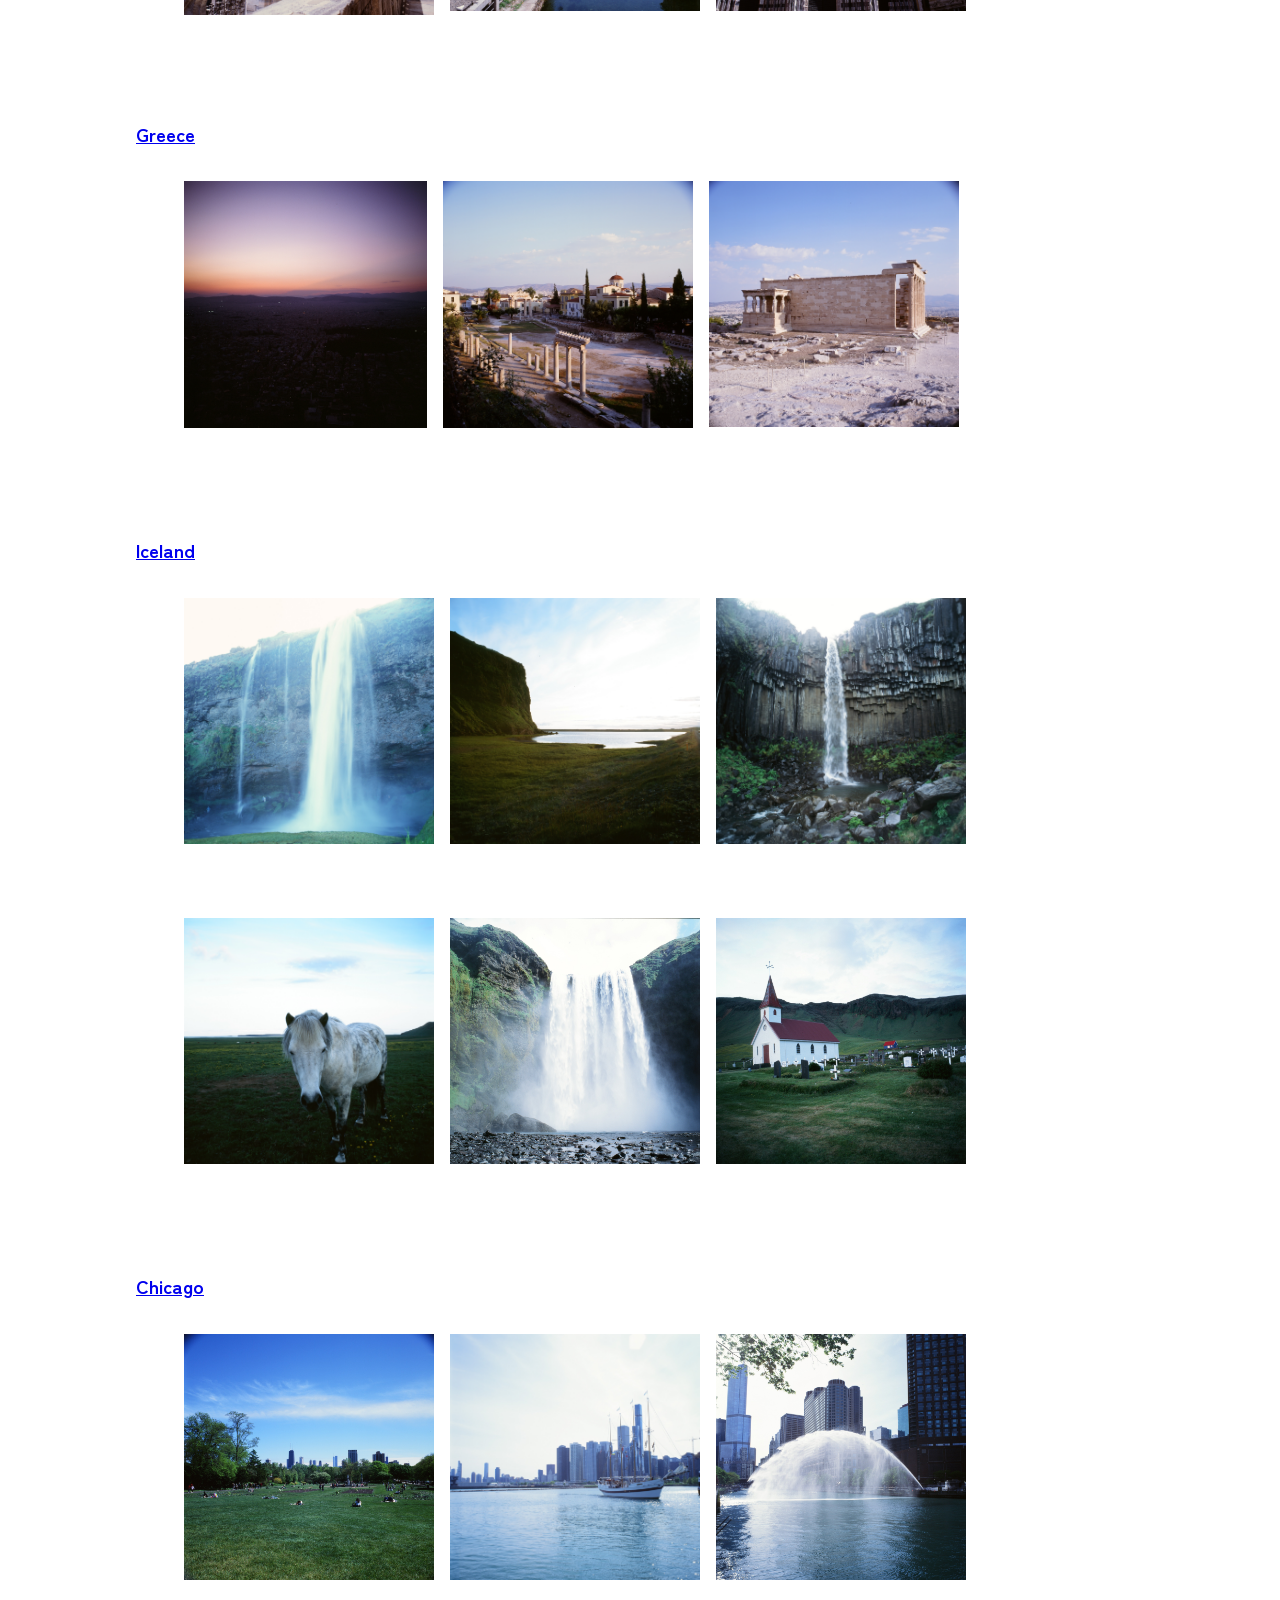
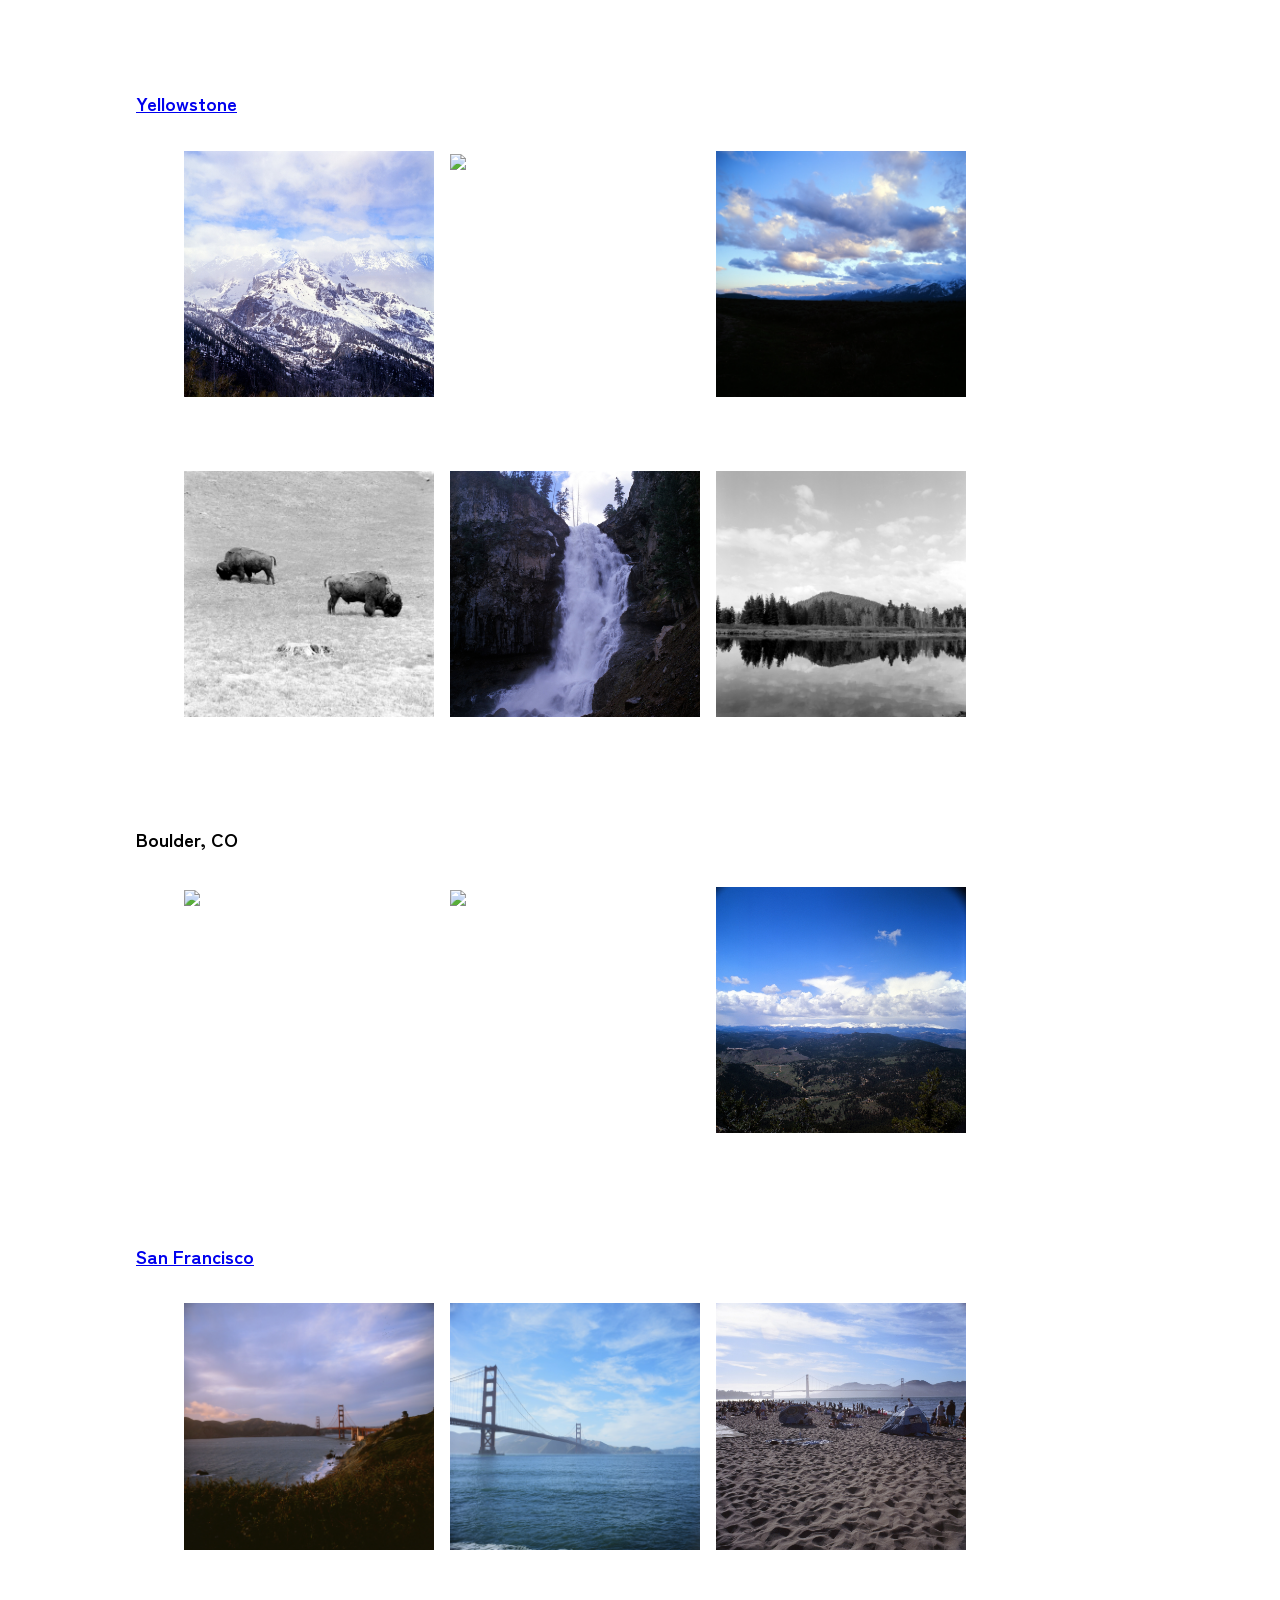
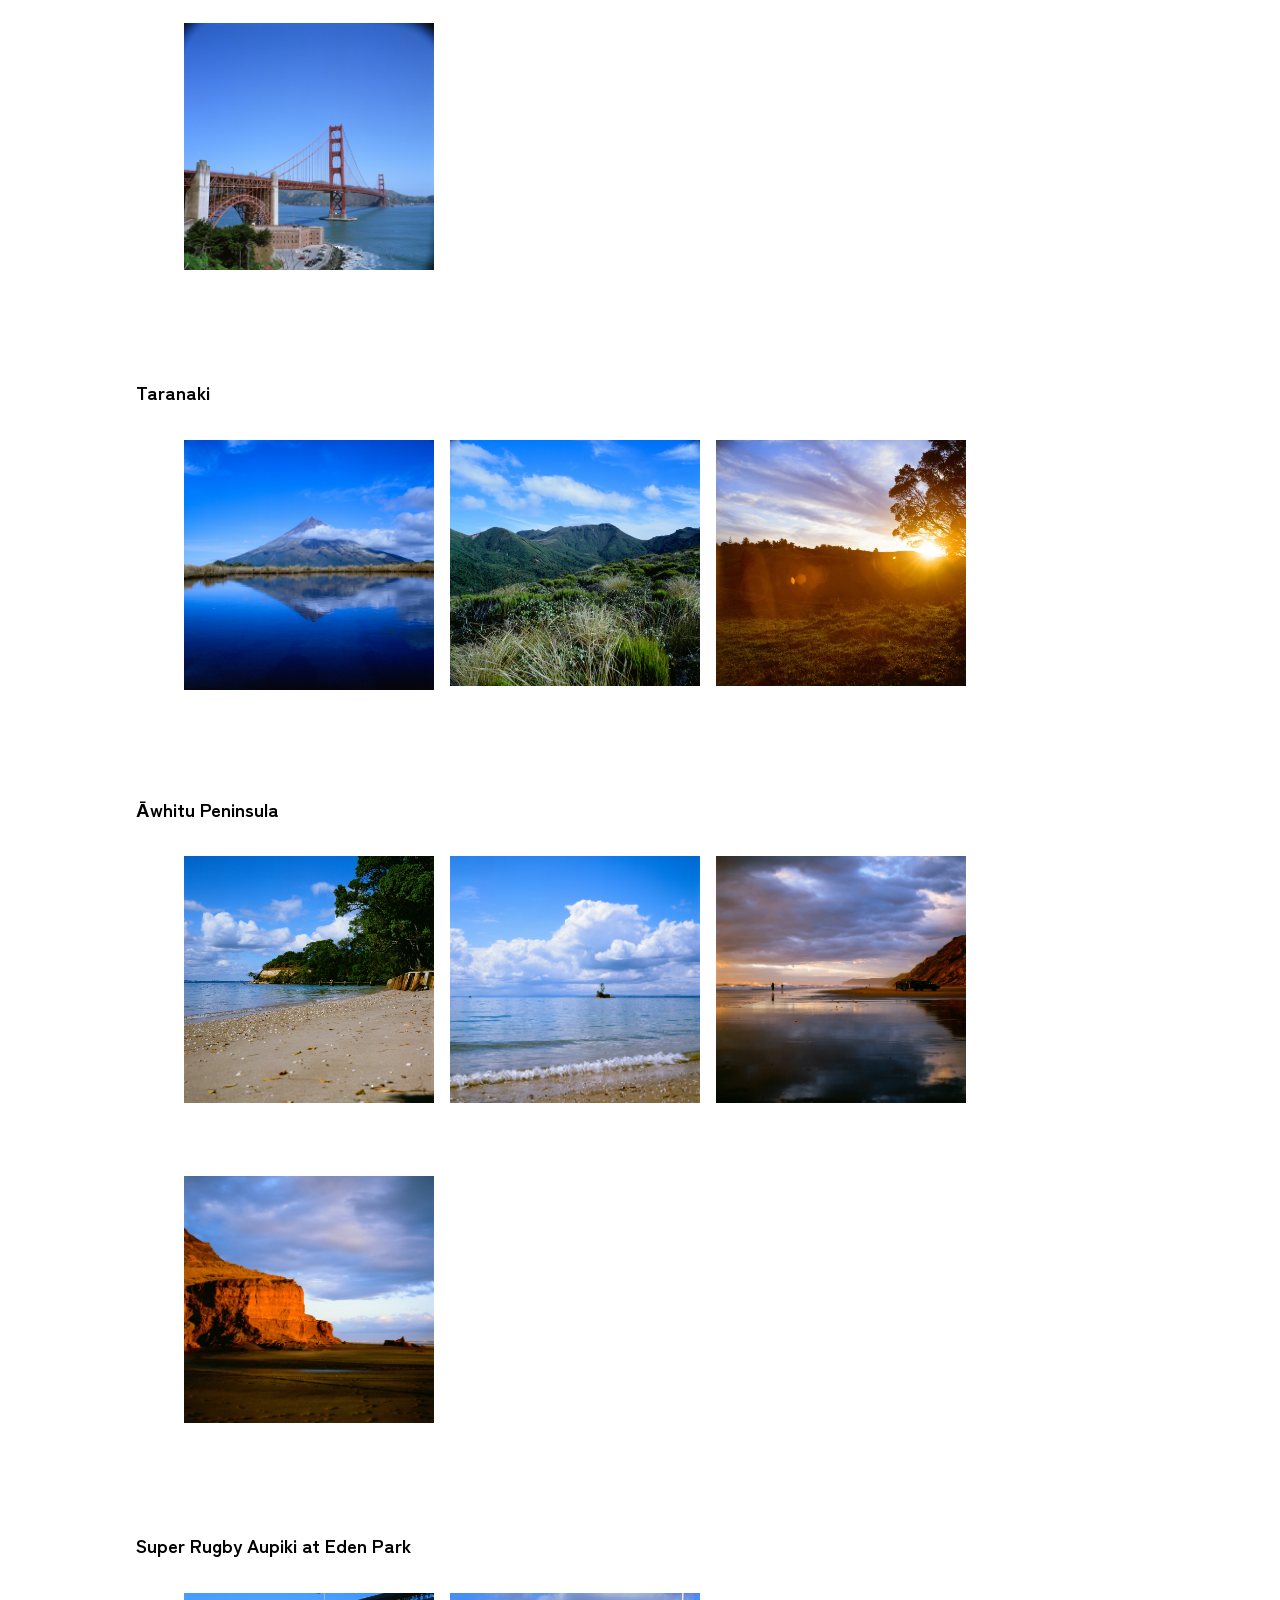
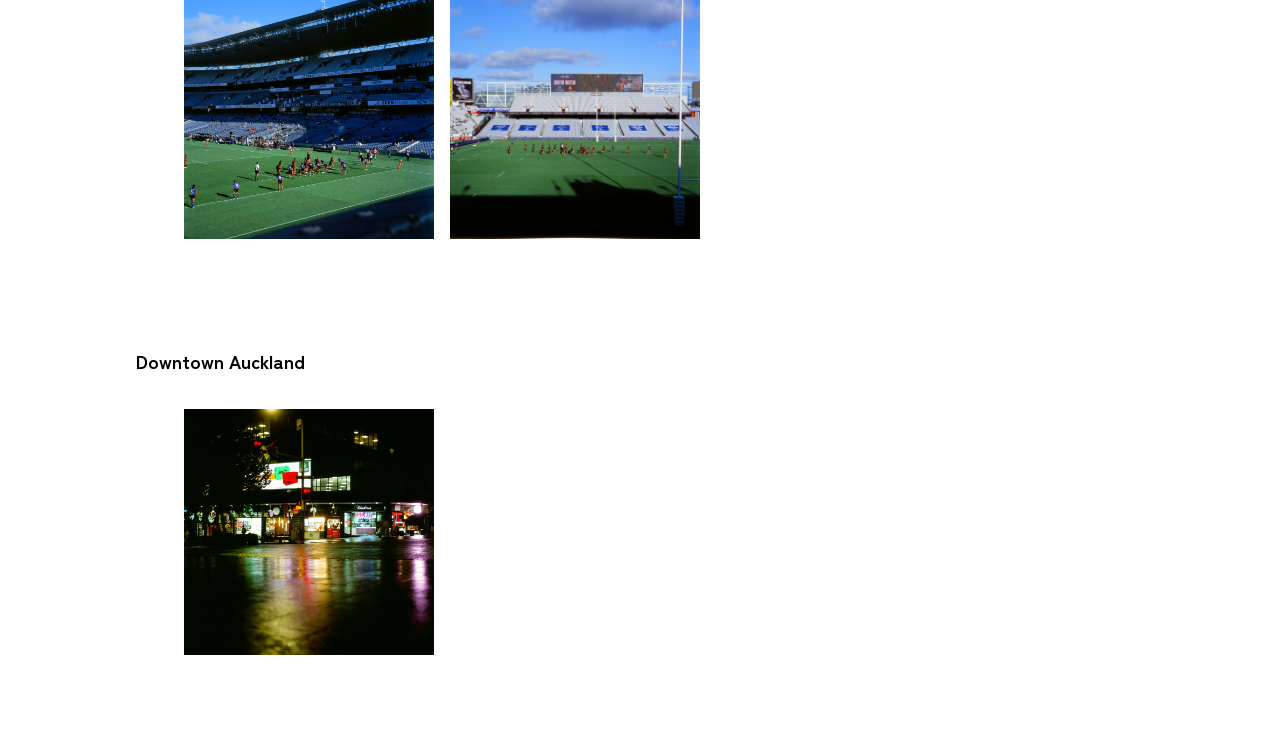
==== commit afb1a913: "Update" ====
--- a/photography.html
+++ b/photography.html
@@ -185,7 +185,30 @@
   </a>
 </div>
 
-<h3>Greece</h3>
+<h3>Lecco, Milano, and Genova</h3>
+
+<div style="border: none !important; overflow-y: hidden; width: 1000px; margin:0 auto;">
+  <a href="media/photography/italy/italy0.jpg" target="_blank">
+    <span style="float:left;width:25%;height:20em;margin-top:0em;margin-bottom:0em;margin-left:1em;margin-right:0em"><img src="media/photography/italy/italy0_highres.jpg" style="max-width:100%;max-height:100%"/></span>
+  </a>
+  <a href="media/photography/italy/italy1.jpg" target="_blank">
+    <span style="float:left;width:25%;height:20em;margin-top:0em;margin-bottom:0em;margin-left:1em;margin-right:0em"><img src="media/photography/italy/italy1_highres.jpg" style="max-width:100%;max-height:100%"/></span>
+  </a>
+  <a href="media/photography/italy/italy2.jpg" target="_blank">
+    <span style="float:left;width:25%;height:20em;margin-top:0em;margin-bottom:0em;margin-left:1em;margin-right:0em"><img src="media/photography/italy/italy2_highres.jpg" style="max-width:100%;max-height:100%"/></span>
+  </a>
+  <a href="media/photography/italy/italy3.jpg" target="_blank">
+    <span style="float:left;width:25%;height:20em;margin-top:0em;margin-bottom:0em;margin-left:1em;margin-right:0em"><img src="media/photography/italy/italy3_highres.jpg" style="max-width:100%;max-height:100%"/></span>
+  </a>
+  <a href="media/photography/italy/italy4.jpg" target="_blank">
+    <span style="float:left;width:25%;height:20em;margin-top:0em;margin-bottom:0em;margin-left:1em;margin-right:0em"><img src="media/photography/italy/italy4_highres.jpg" style="max-width:100%;max-height:100%"/></span>
+  </a>
+  <a href="media/photography/italy/italy5.jpg" target="_blank">
+    <span style="float:left;width:25%;height:20em;margin-top:0em;margin-bottom:0em;margin-left:1em;margin-right:0em"><img src="media/photography/italy/italy5_highres.jpg" style="max-width:100%;max-height:100%"/></span>
+  </a>
+</div>
+
+<h3><a href="photography/greece.html">Greece</a></h3>
 
 <div style="border: none !important; overflow-y: hidden; width: 1000px; margin:0 auto;">
   <a href="media/photography/greece/greece0_highres.jpg" target="_blank">
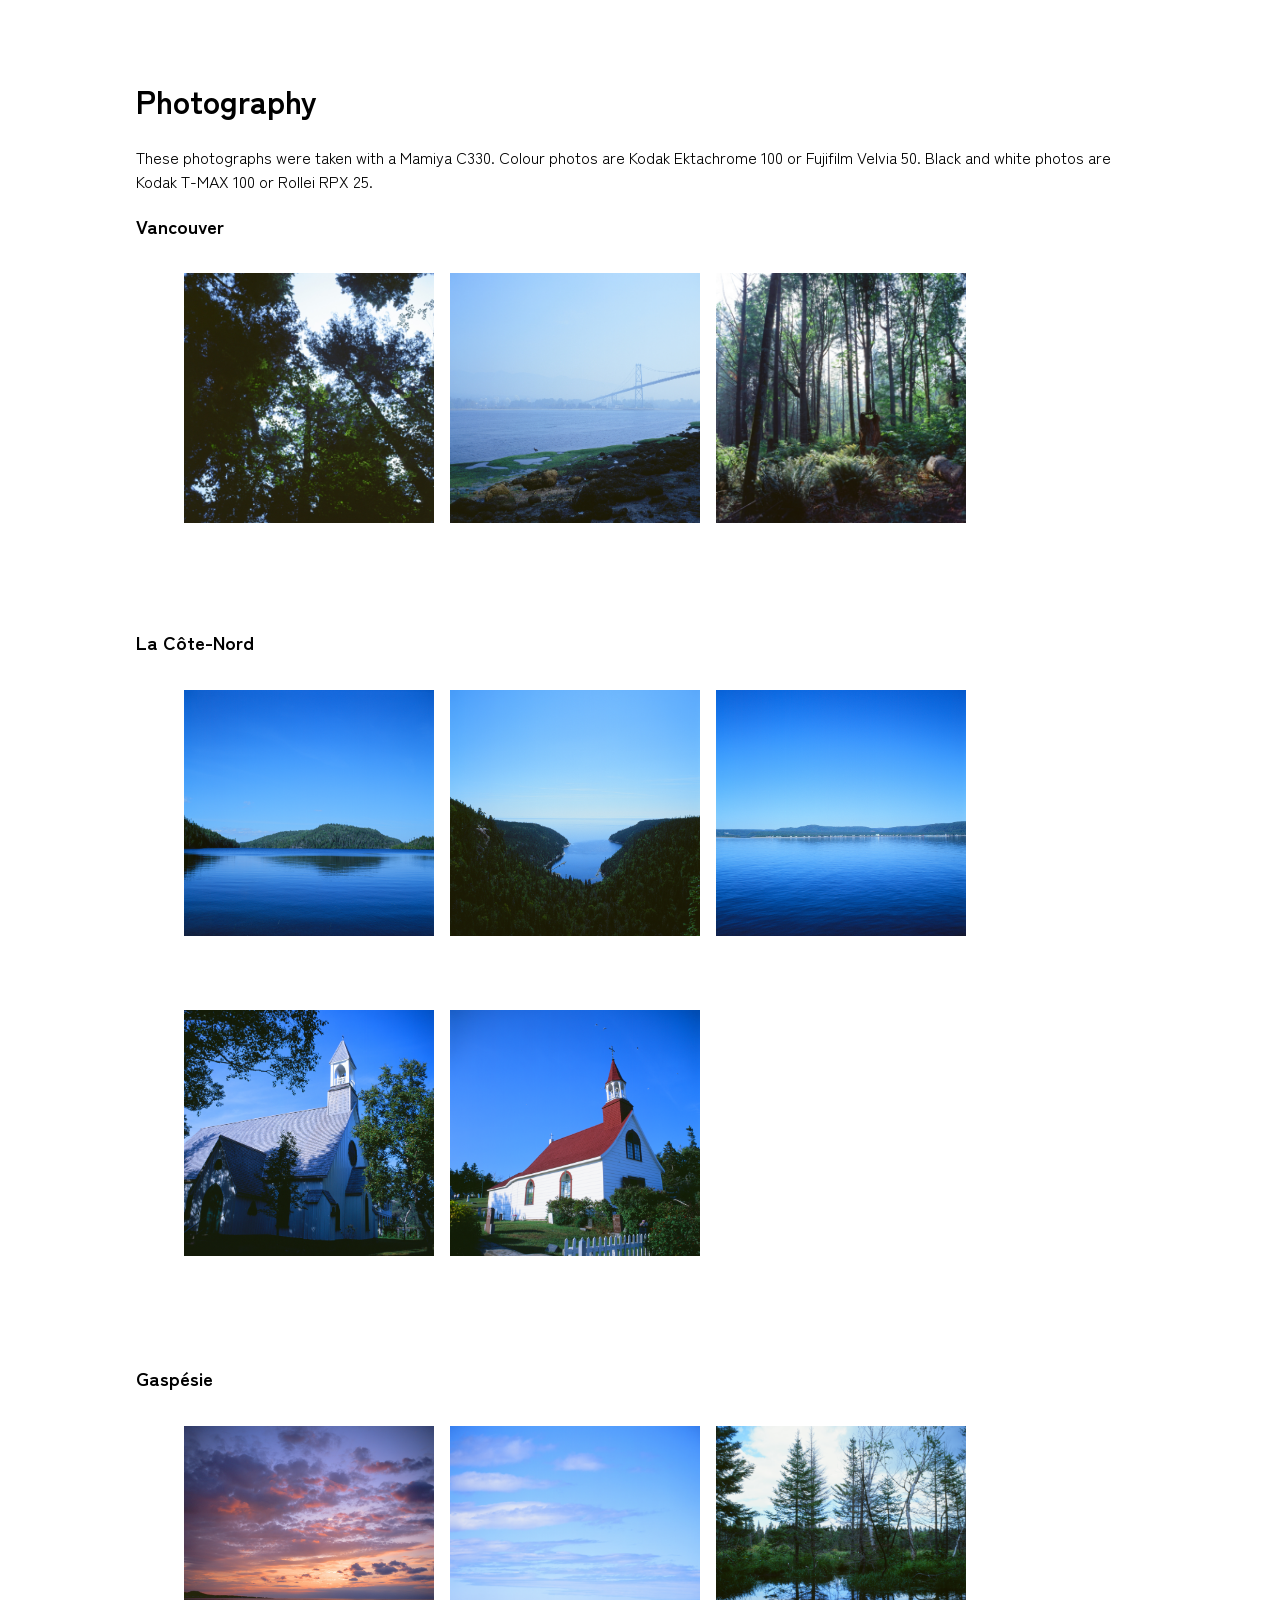
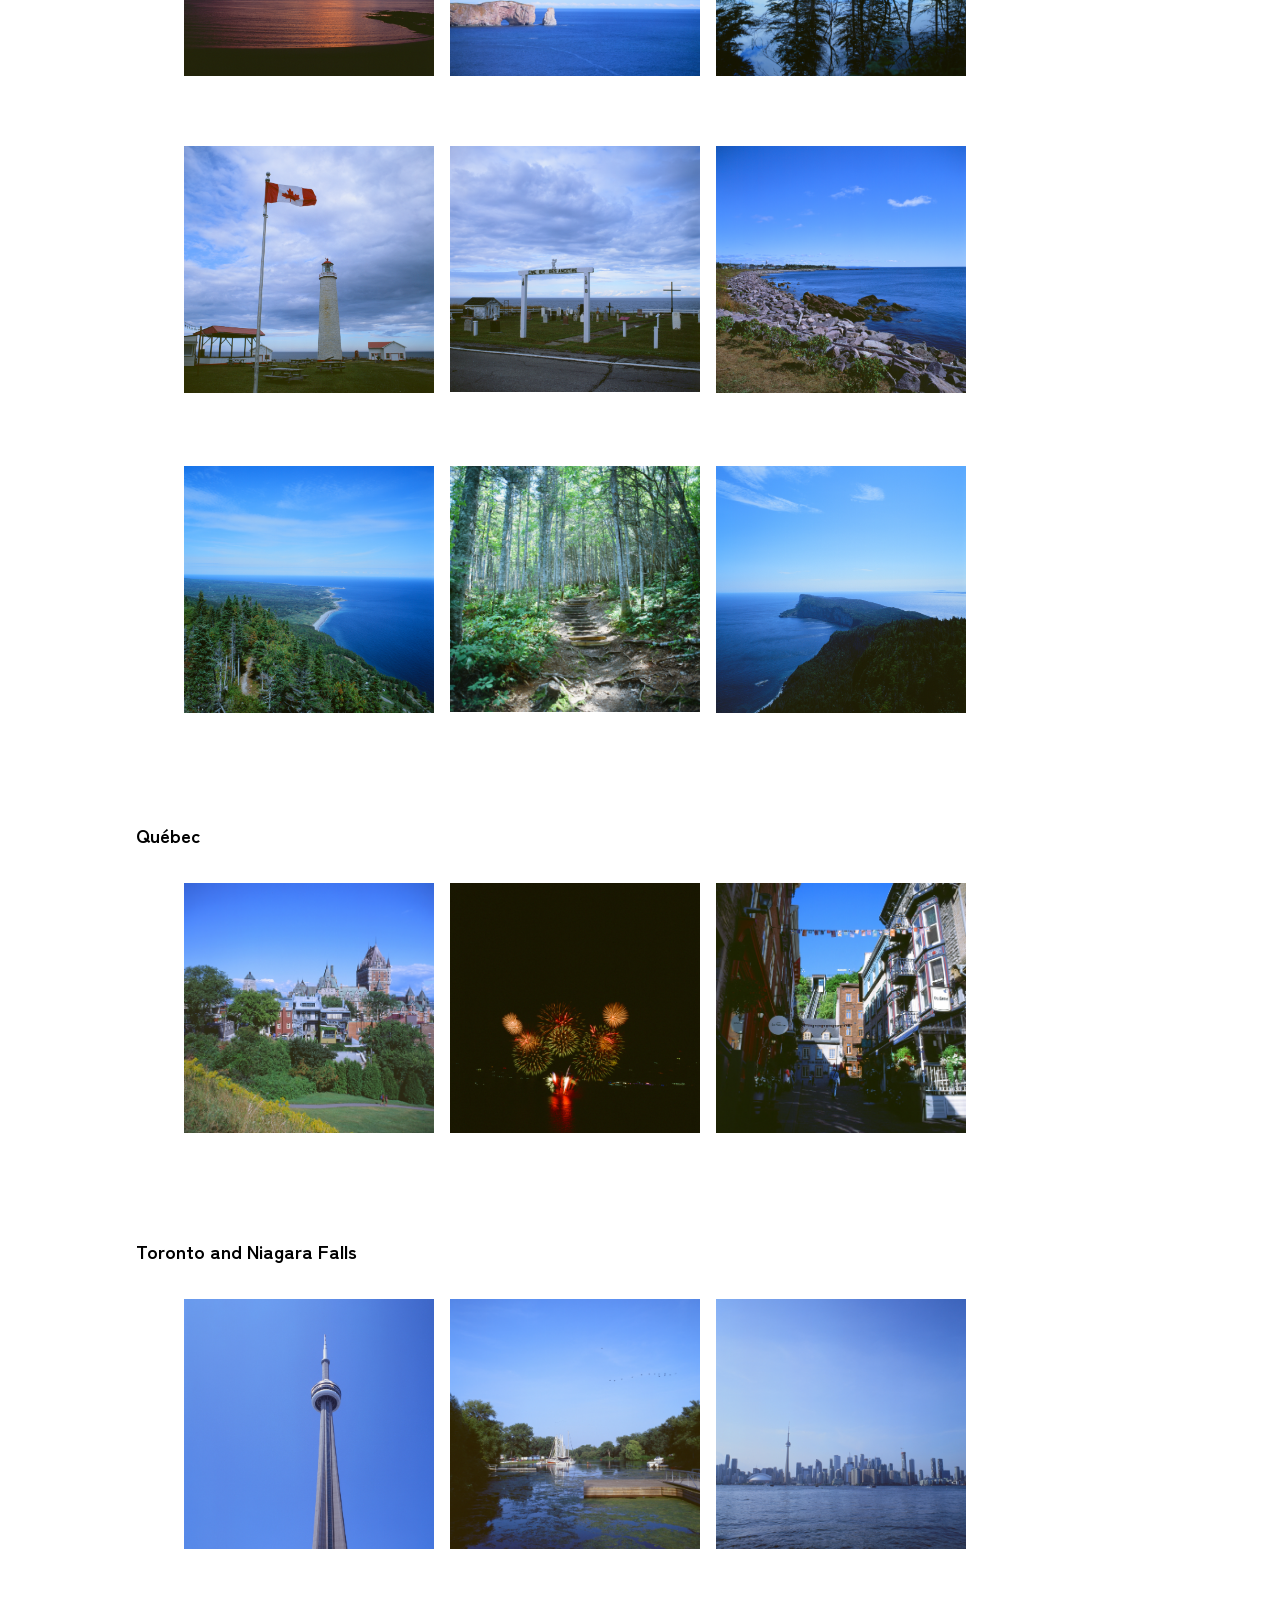
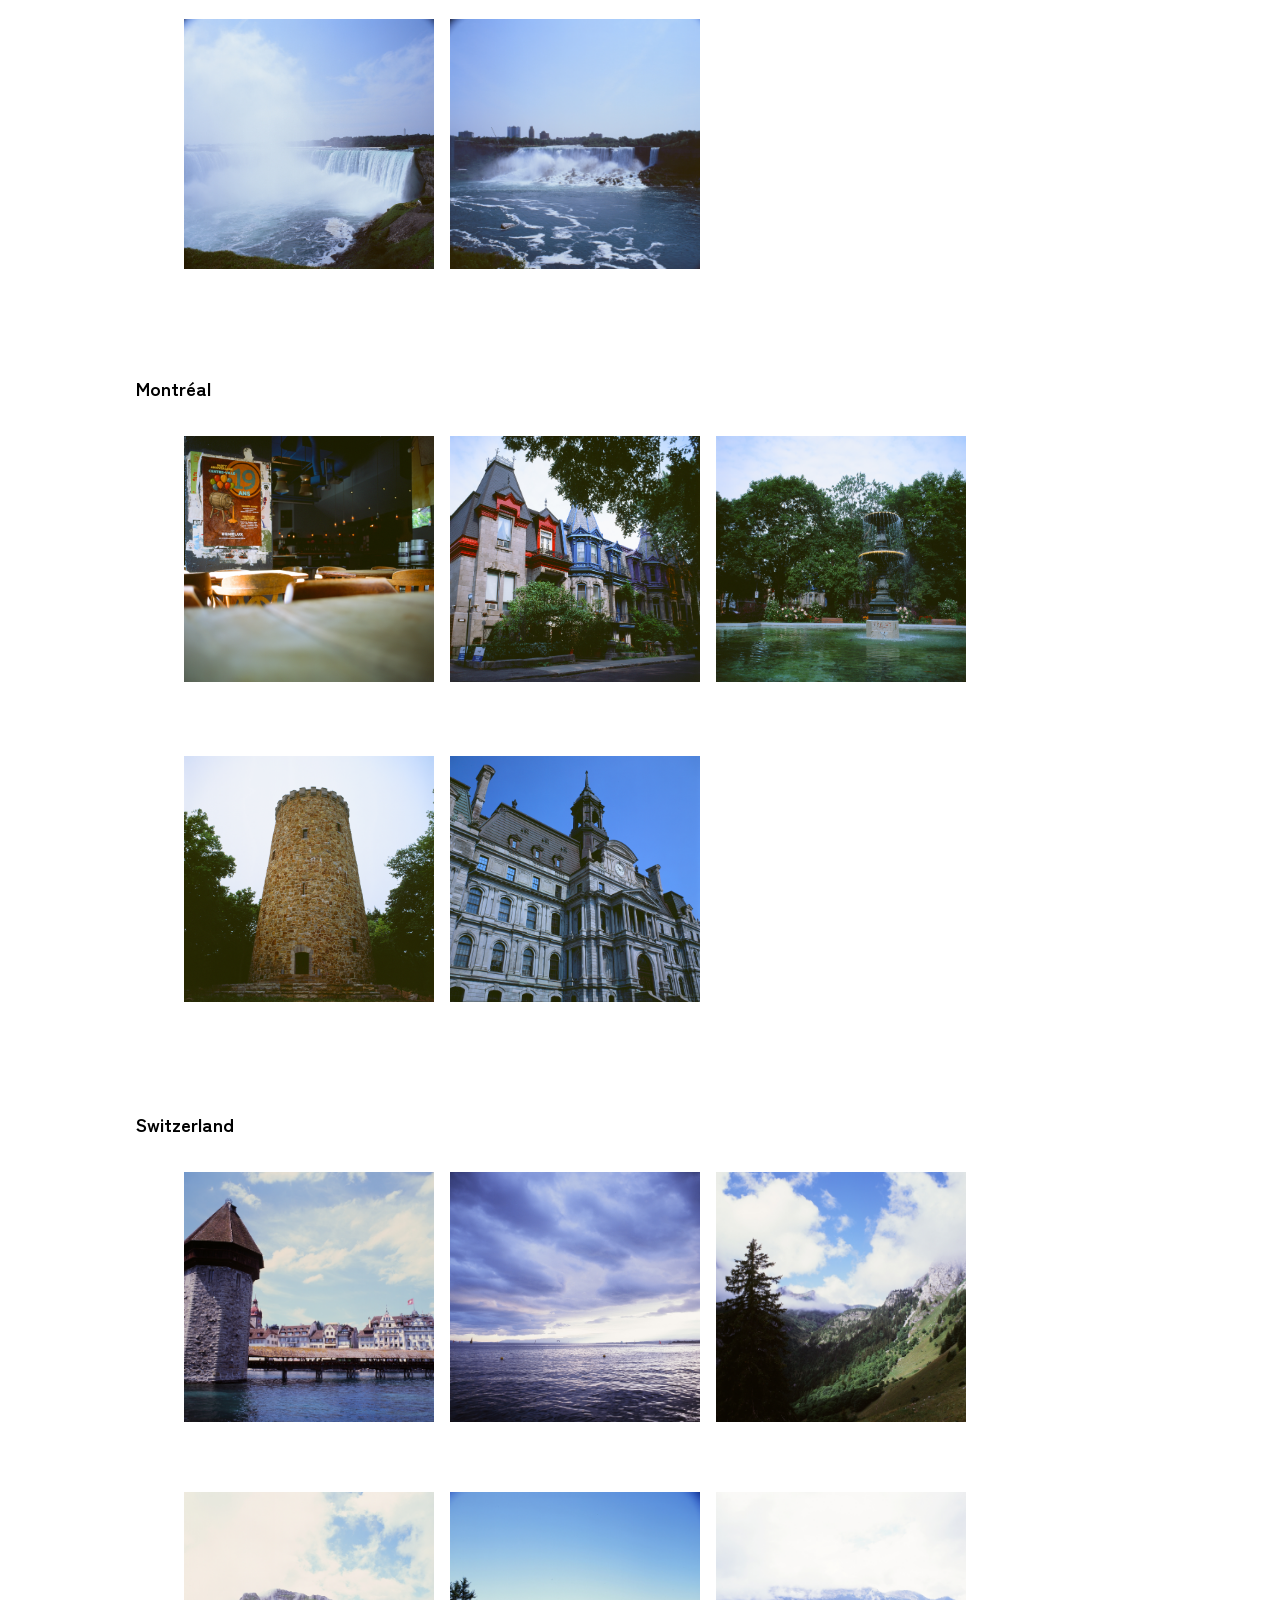
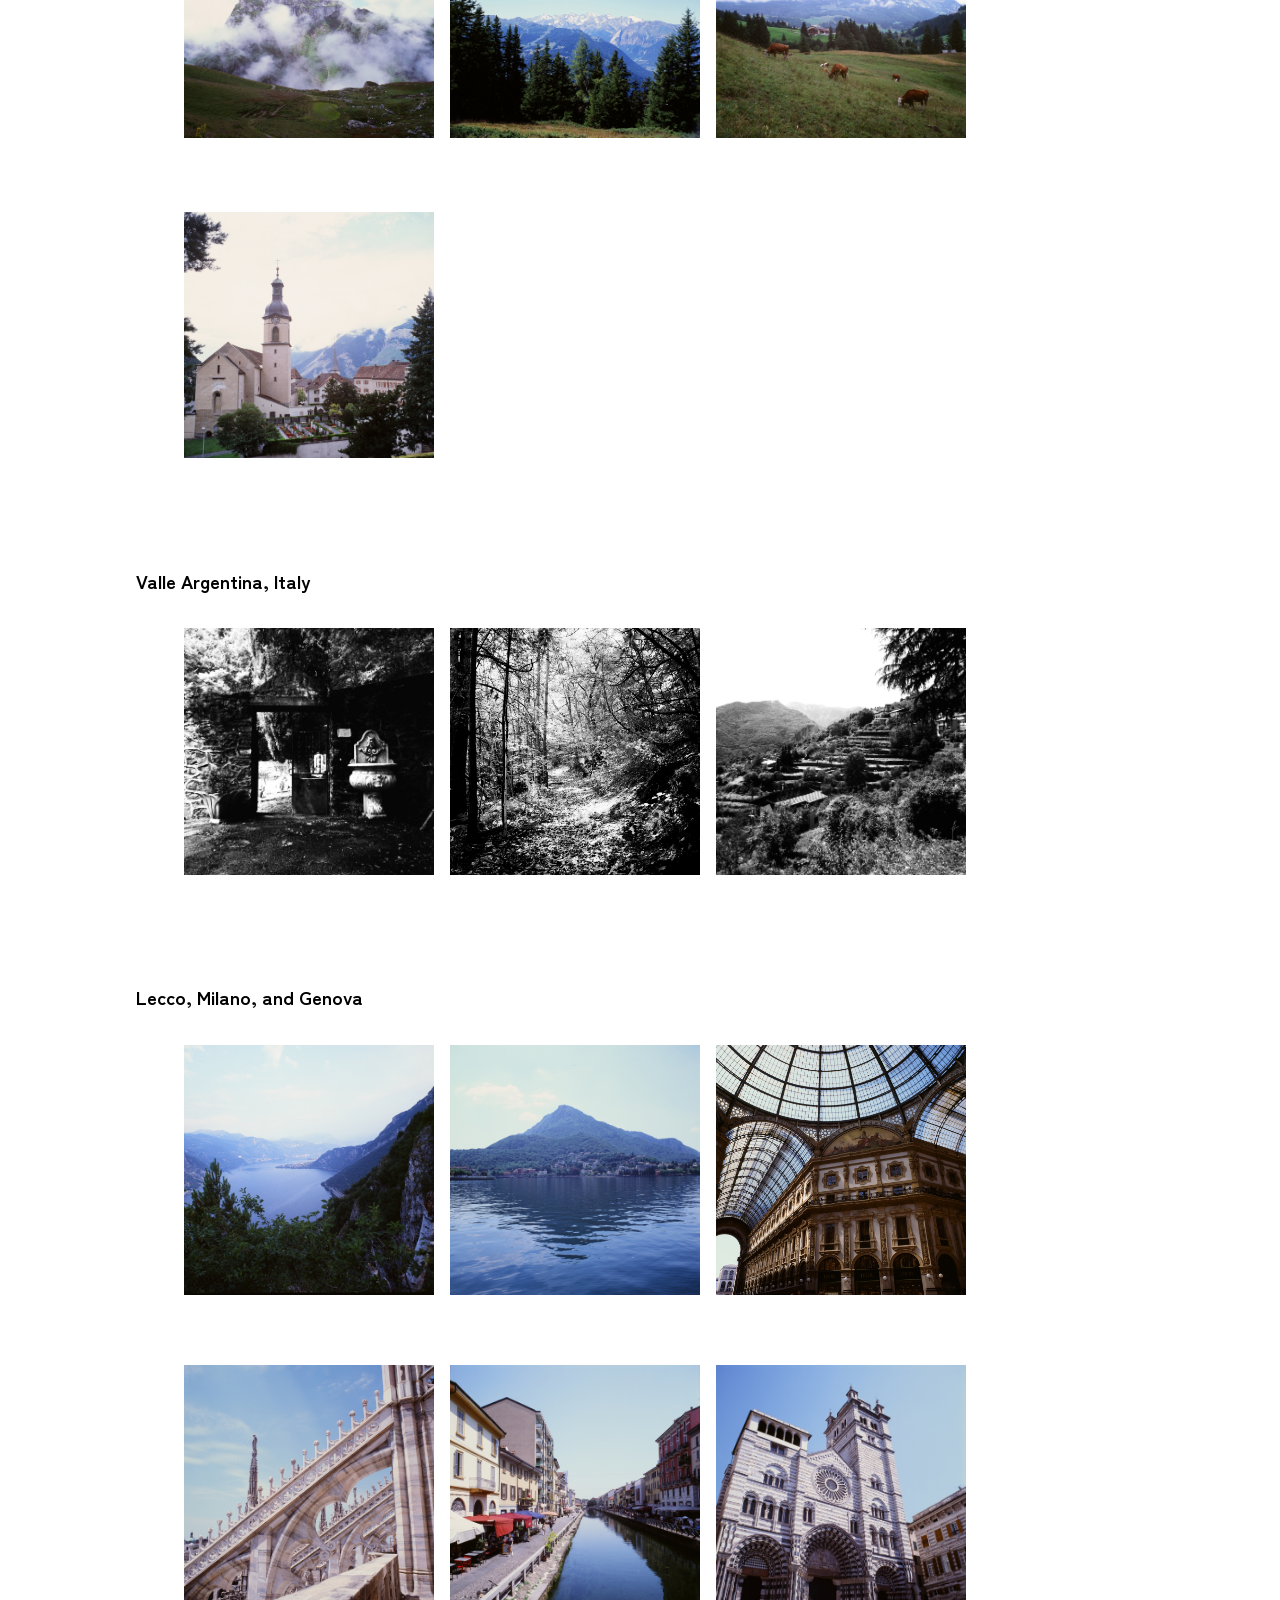
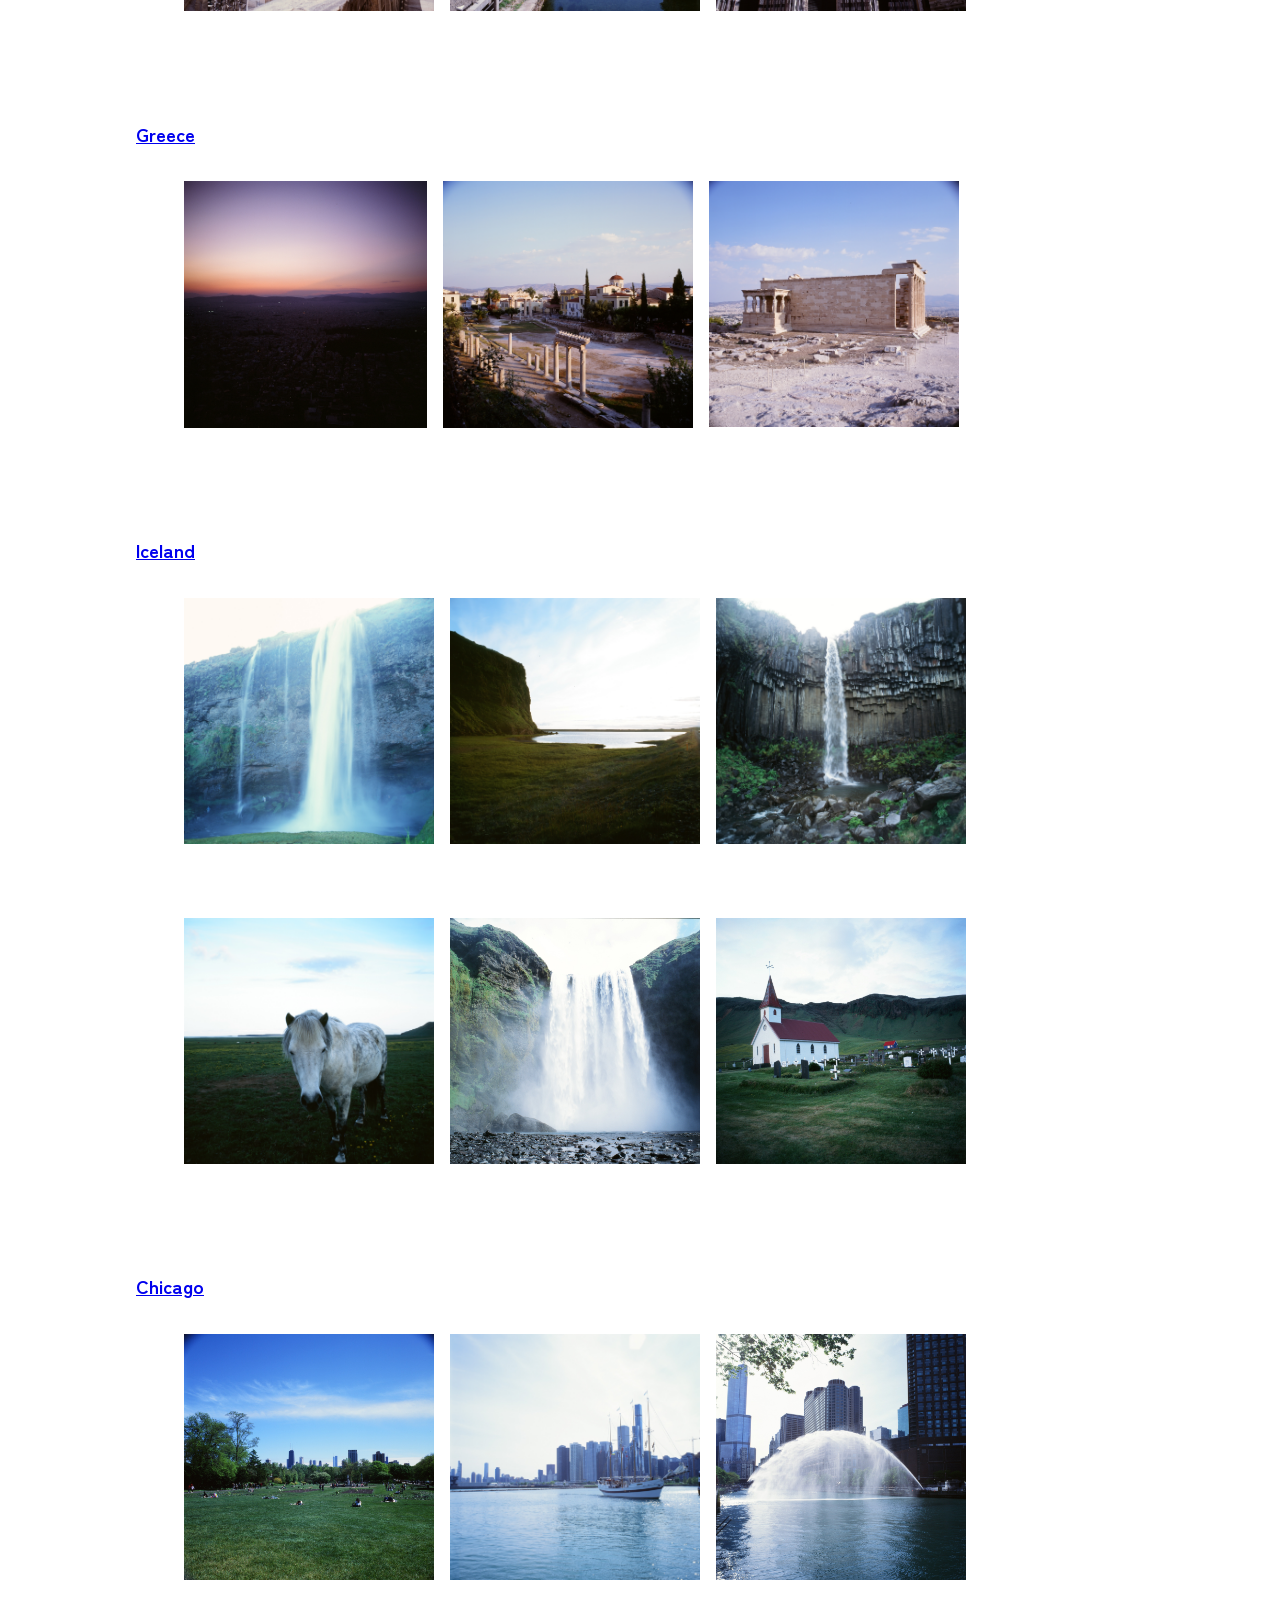
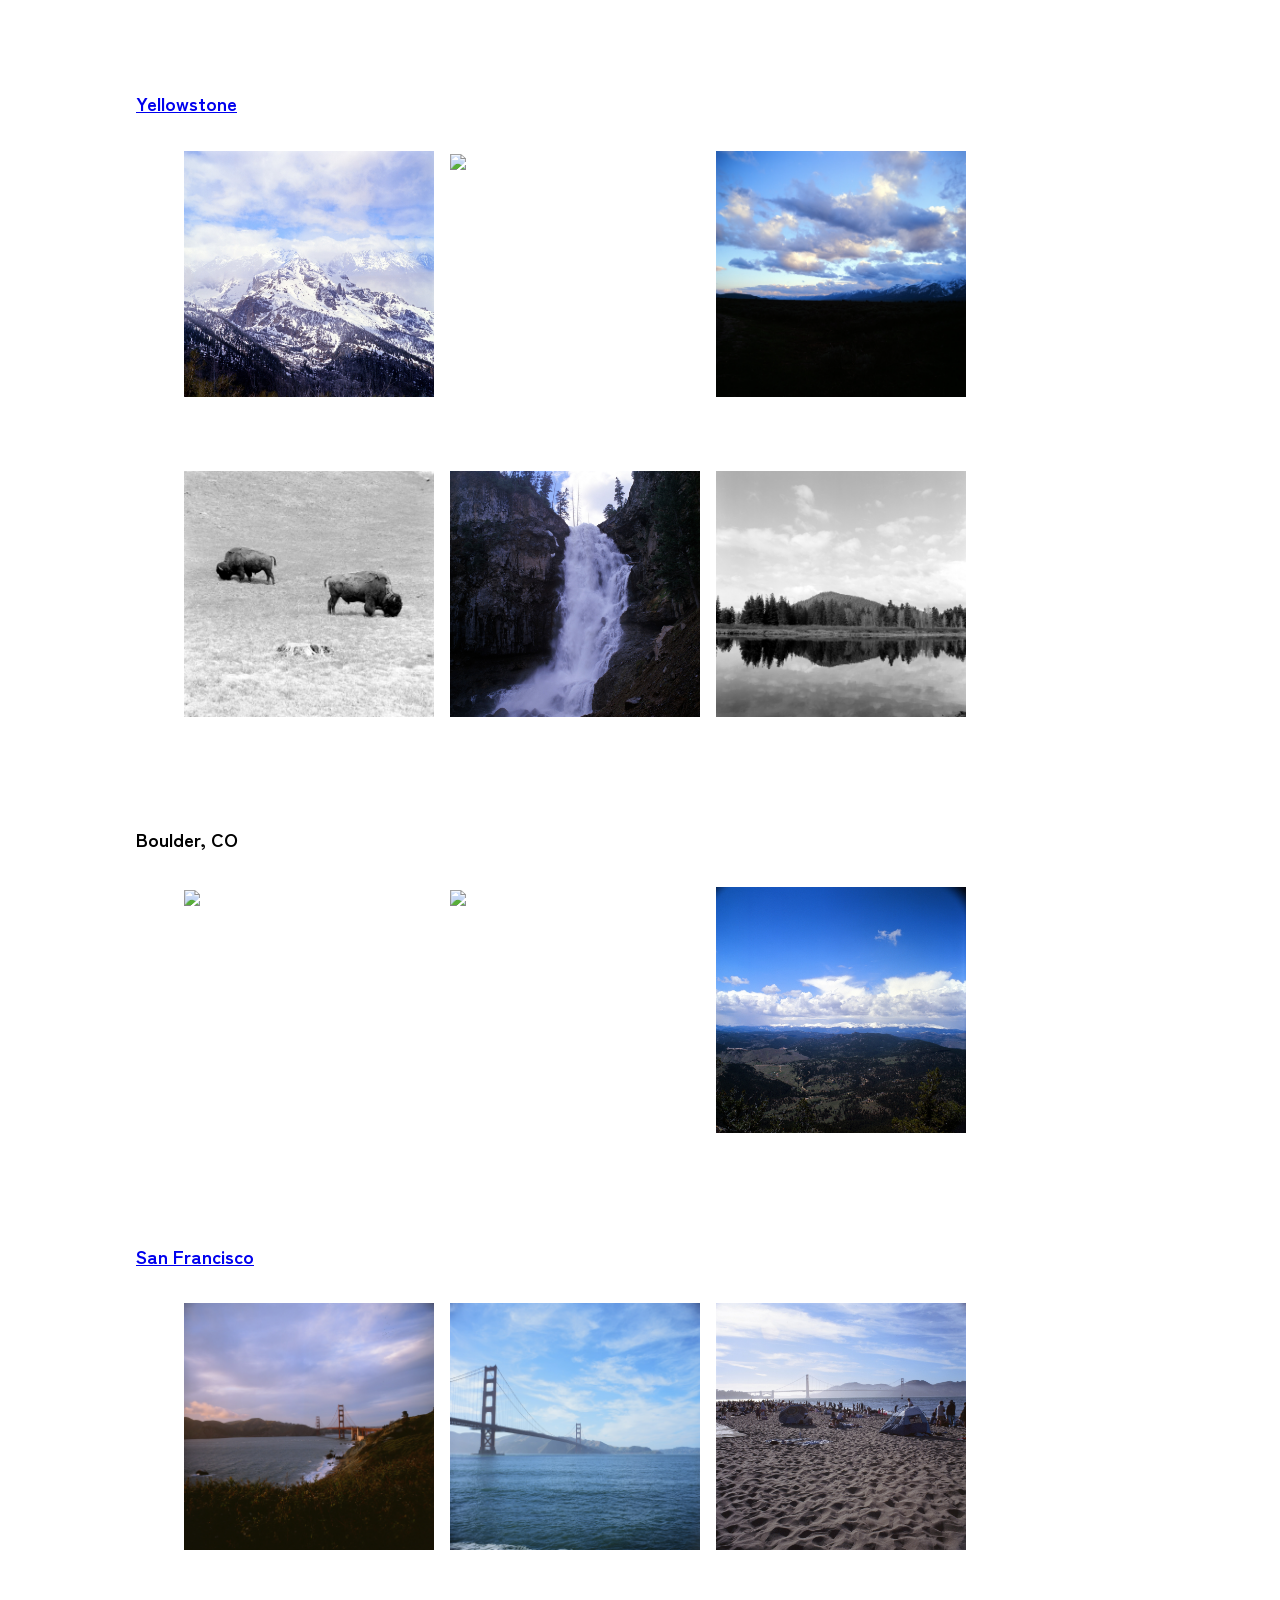
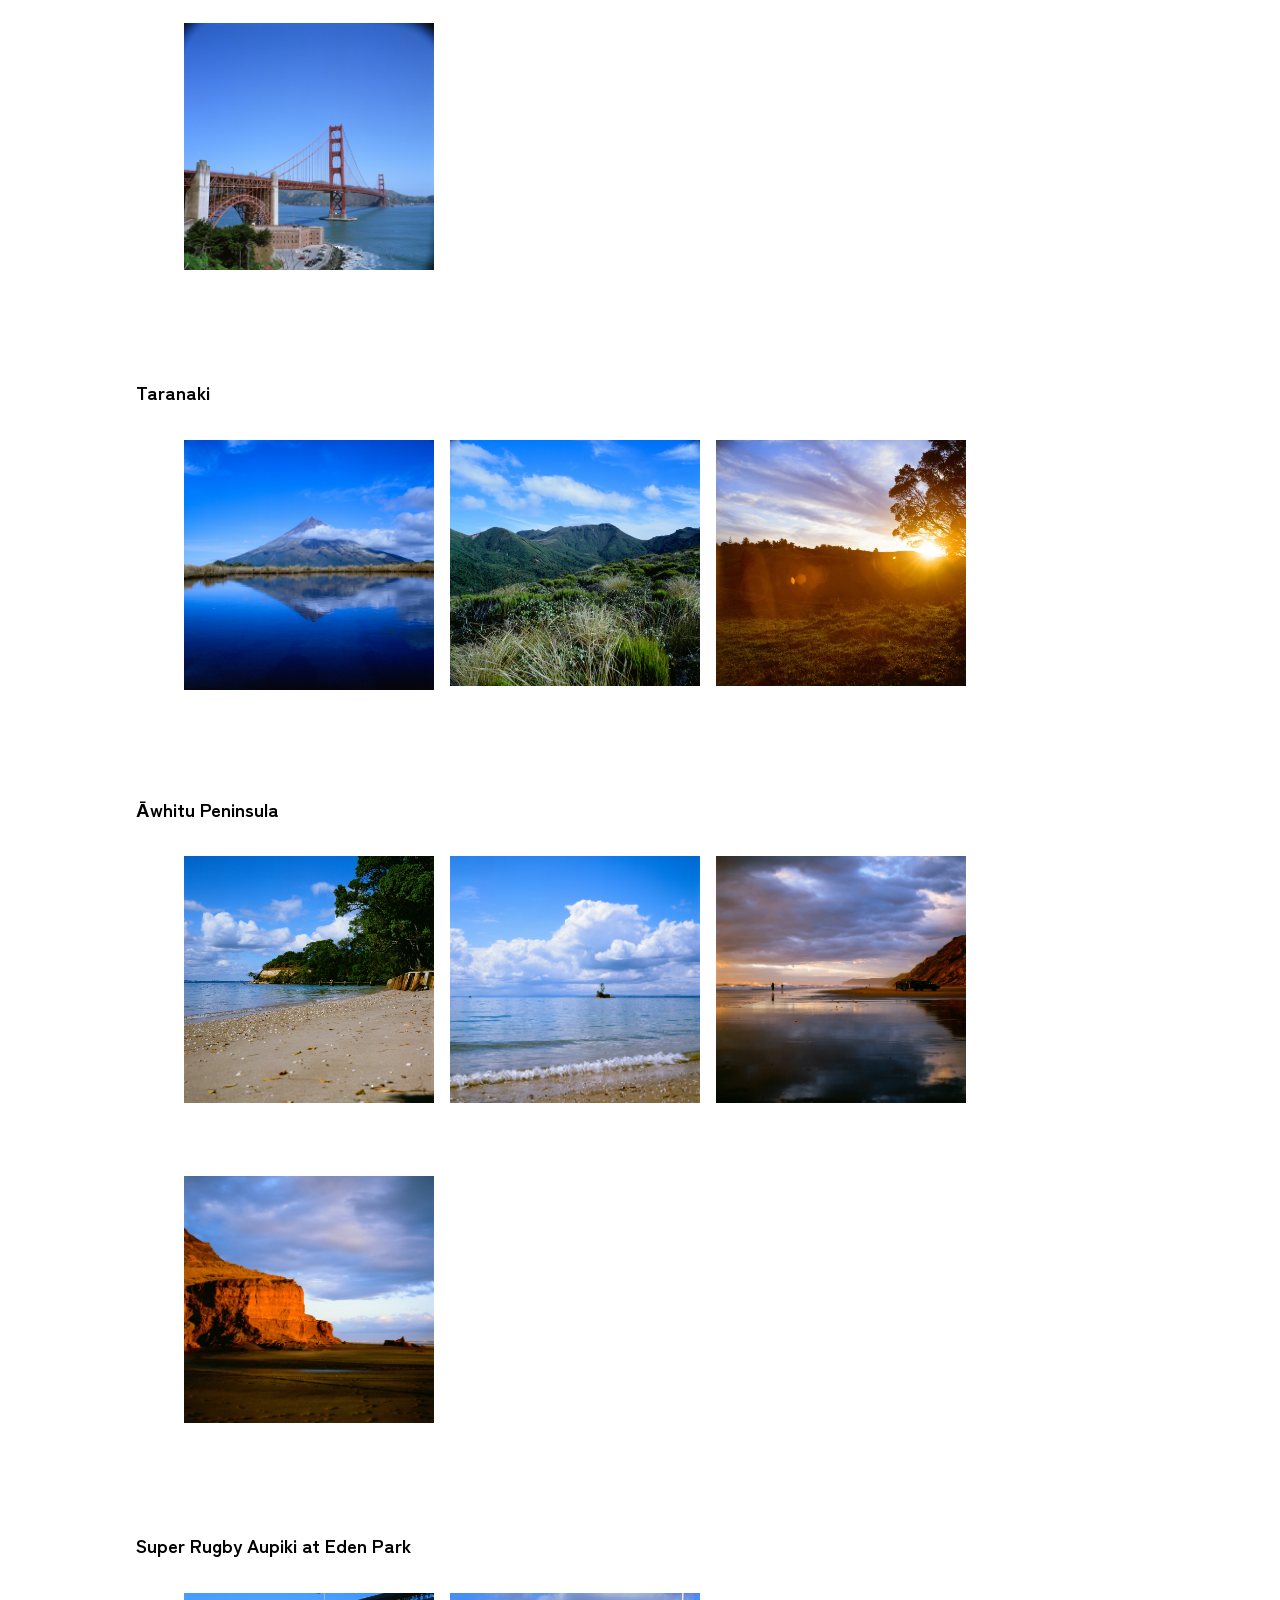
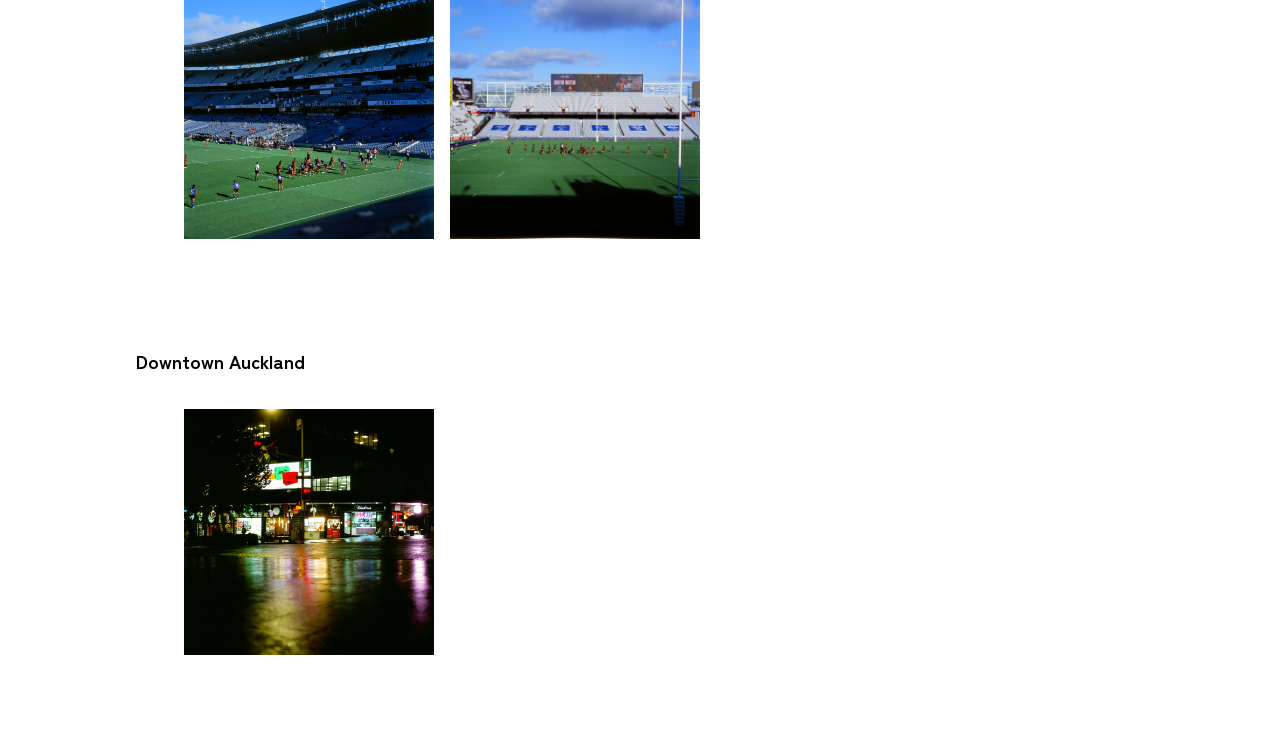
==== commit 85d20a54: "Update" ====
--- a/photography.html
+++ b/photography.html
@@ -188,23 +188,23 @@
 <h3>Lecco, Milano, and Genova</h3>
 
 <div style="border: none !important; overflow-y: hidden; width: 1000px; margin:0 auto;">
-  <a href="media/photography/italy/italy0.jpg" target="_blank">
-    <span style="float:left;width:25%;height:20em;margin-top:0em;margin-bottom:0em;margin-left:1em;margin-right:0em"><img src="media/photography/italy/italy0_highres.jpg" style="max-width:100%;max-height:100%"/></span>
-  </a>
-  <a href="media/photography/italy/italy1.jpg" target="_blank">
-    <span style="float:left;width:25%;height:20em;margin-top:0em;margin-bottom:0em;margin-left:1em;margin-right:0em"><img src="media/photography/italy/italy1_highres.jpg" style="max-width:100%;max-height:100%"/></span>
-  </a>
-  <a href="media/photography/italy/italy2.jpg" target="_blank">
-    <span style="float:left;width:25%;height:20em;margin-top:0em;margin-bottom:0em;margin-left:1em;margin-right:0em"><img src="media/photography/italy/italy2_highres.jpg" style="max-width:100%;max-height:100%"/></span>
-  </a>
-  <a href="media/photography/italy/italy3.jpg" target="_blank">
-    <span style="float:left;width:25%;height:20em;margin-top:0em;margin-bottom:0em;margin-left:1em;margin-right:0em"><img src="media/photography/italy/italy3_highres.jpg" style="max-width:100%;max-height:100%"/></span>
-  </a>
-  <a href="media/photography/italy/italy4.jpg" target="_blank">
-    <span style="float:left;width:25%;height:20em;margin-top:0em;margin-bottom:0em;margin-left:1em;margin-right:0em"><img src="media/photography/italy/italy4_highres.jpg" style="max-width:100%;max-height:100%"/></span>
-  </a>
-  <a href="media/photography/italy/italy5.jpg" target="_blank">
-    <span style="float:left;width:25%;height:20em;margin-top:0em;margin-bottom:0em;margin-left:1em;margin-right:0em"><img src="media/photography/italy/italy5_highres.jpg" style="max-width:100%;max-height:100%"/></span>
+  <a href="media/photography/italy/italy0_highres.jpg" target="_blank">
+    <span style="float:left;width:25%;height:20em;margin-top:0em;margin-bottom:0em;margin-left:1em;margin-right:0em"><img src="media/photography/italy/italy0.jpg" style="max-width:100%;max-height:100%"/></span>
+  </a>
+  <a href="media/photography/italy/italy1_highres.jpg" target="_blank">
+    <span style="float:left;width:25%;height:20em;margin-top:0em;margin-bottom:0em;margin-left:1em;margin-right:0em"><img src="media/photography/italy/italy1.jpg" style="max-width:100%;max-height:100%"/></span>
+  </a>
+  <a href="media/photography/italy/italy2_highres.jpg" target="_blank">
+    <span style="float:left;width:25%;height:20em;margin-top:0em;margin-bottom:0em;margin-left:1em;margin-right:0em"><img src="media/photography/italy/italy2.jpg" style="max-width:100%;max-height:100%"/></span>
+  </a>
+  <a href="media/photography/italy/italy3_highres.jpg" target="_blank">
+    <span style="float:left;width:25%;height:20em;margin-top:0em;margin-bottom:0em;margin-left:1em;margin-right:0em"><img src="media/photography/italy/italy3.jpg" style="max-width:100%;max-height:100%"/></span>
+  </a>
+  <a href="media/photography/italy/italy4_highres.jpg" target="_blank">
+    <span style="float:left;width:25%;height:20em;margin-top:0em;margin-bottom:0em;margin-left:1em;margin-right:0em"><img src="media/photography/italy/italy4.jpg" style="max-width:100%;max-height:100%"/></span>
+  </a>
+  <a href="media/photography/italy/italy5_highres.jpg" target="_blank">
+    <span style="float:left;width:25%;height:20em;margin-top:0em;margin-bottom:0em;margin-left:1em;margin-right:0em"><img src="media/photography/italy/italy5.jpg" style="max-width:100%;max-height:100%"/></span>
   </a>
 </div>
 
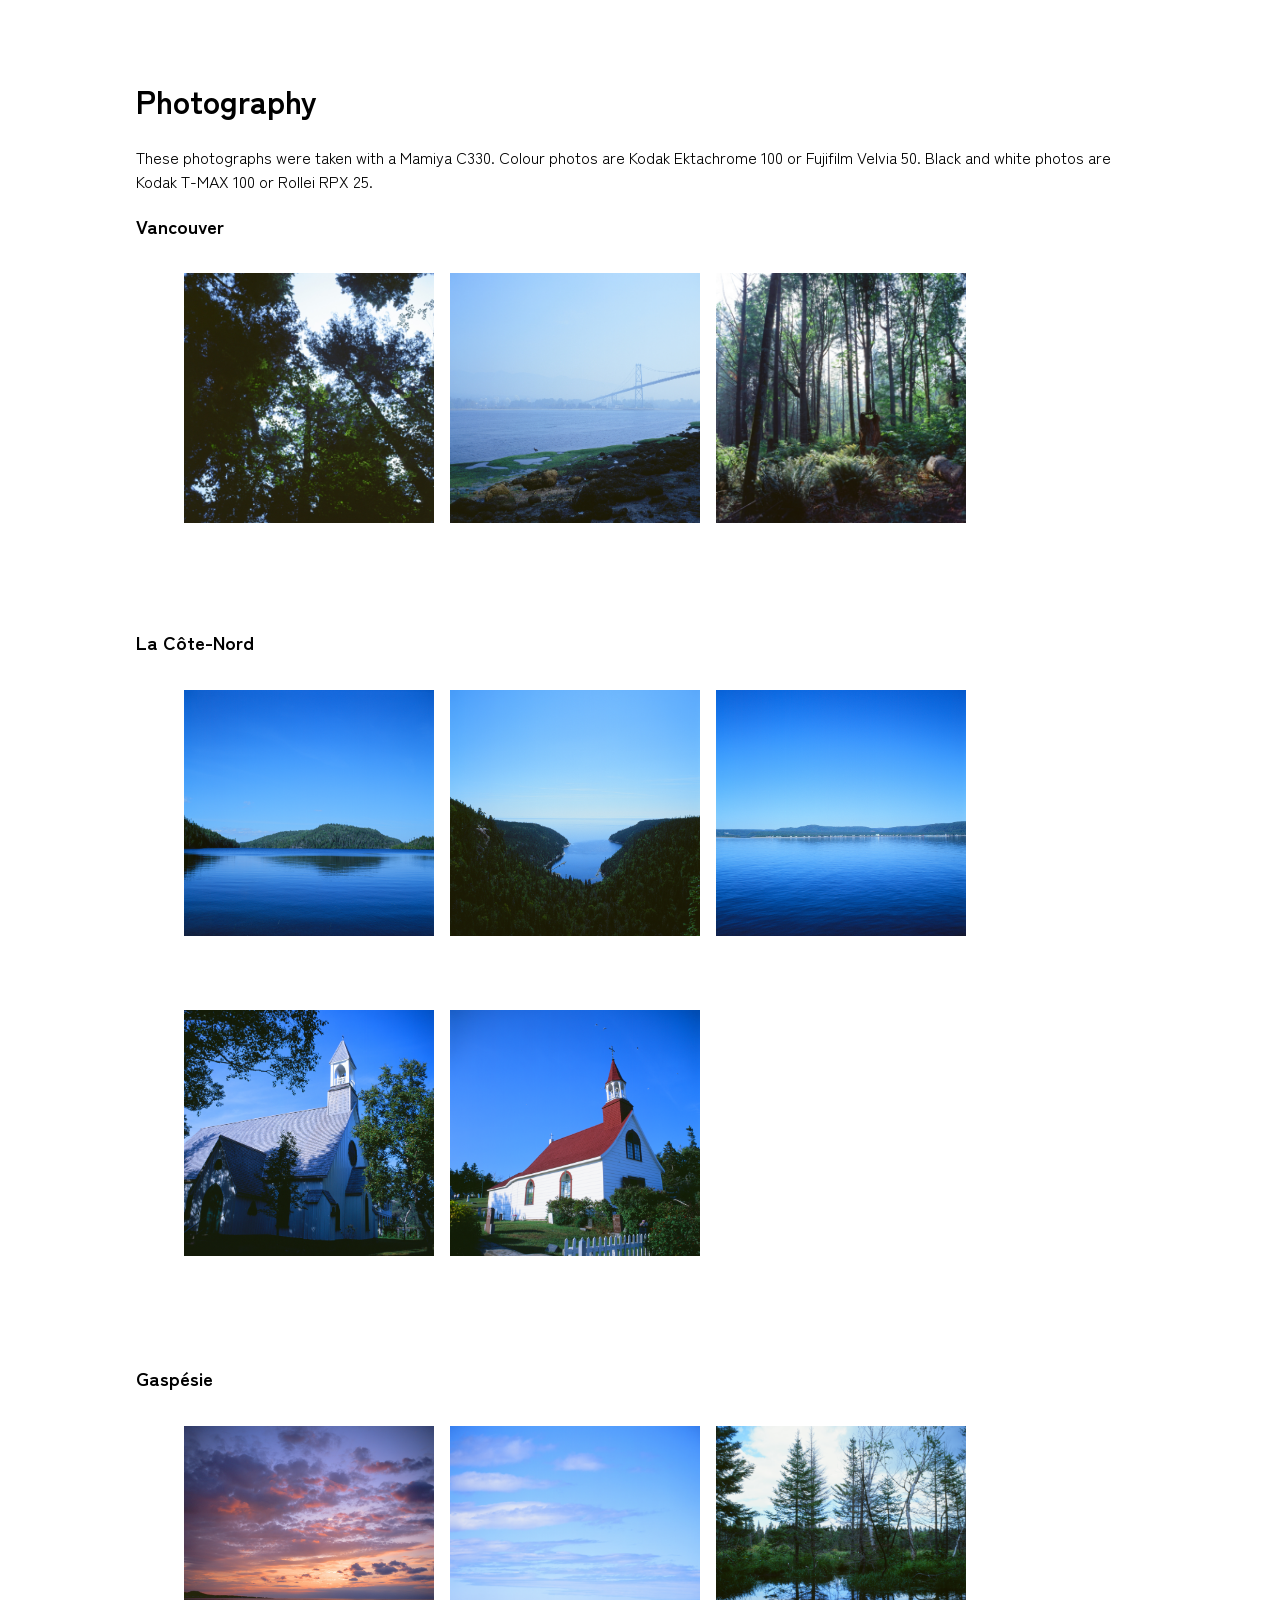
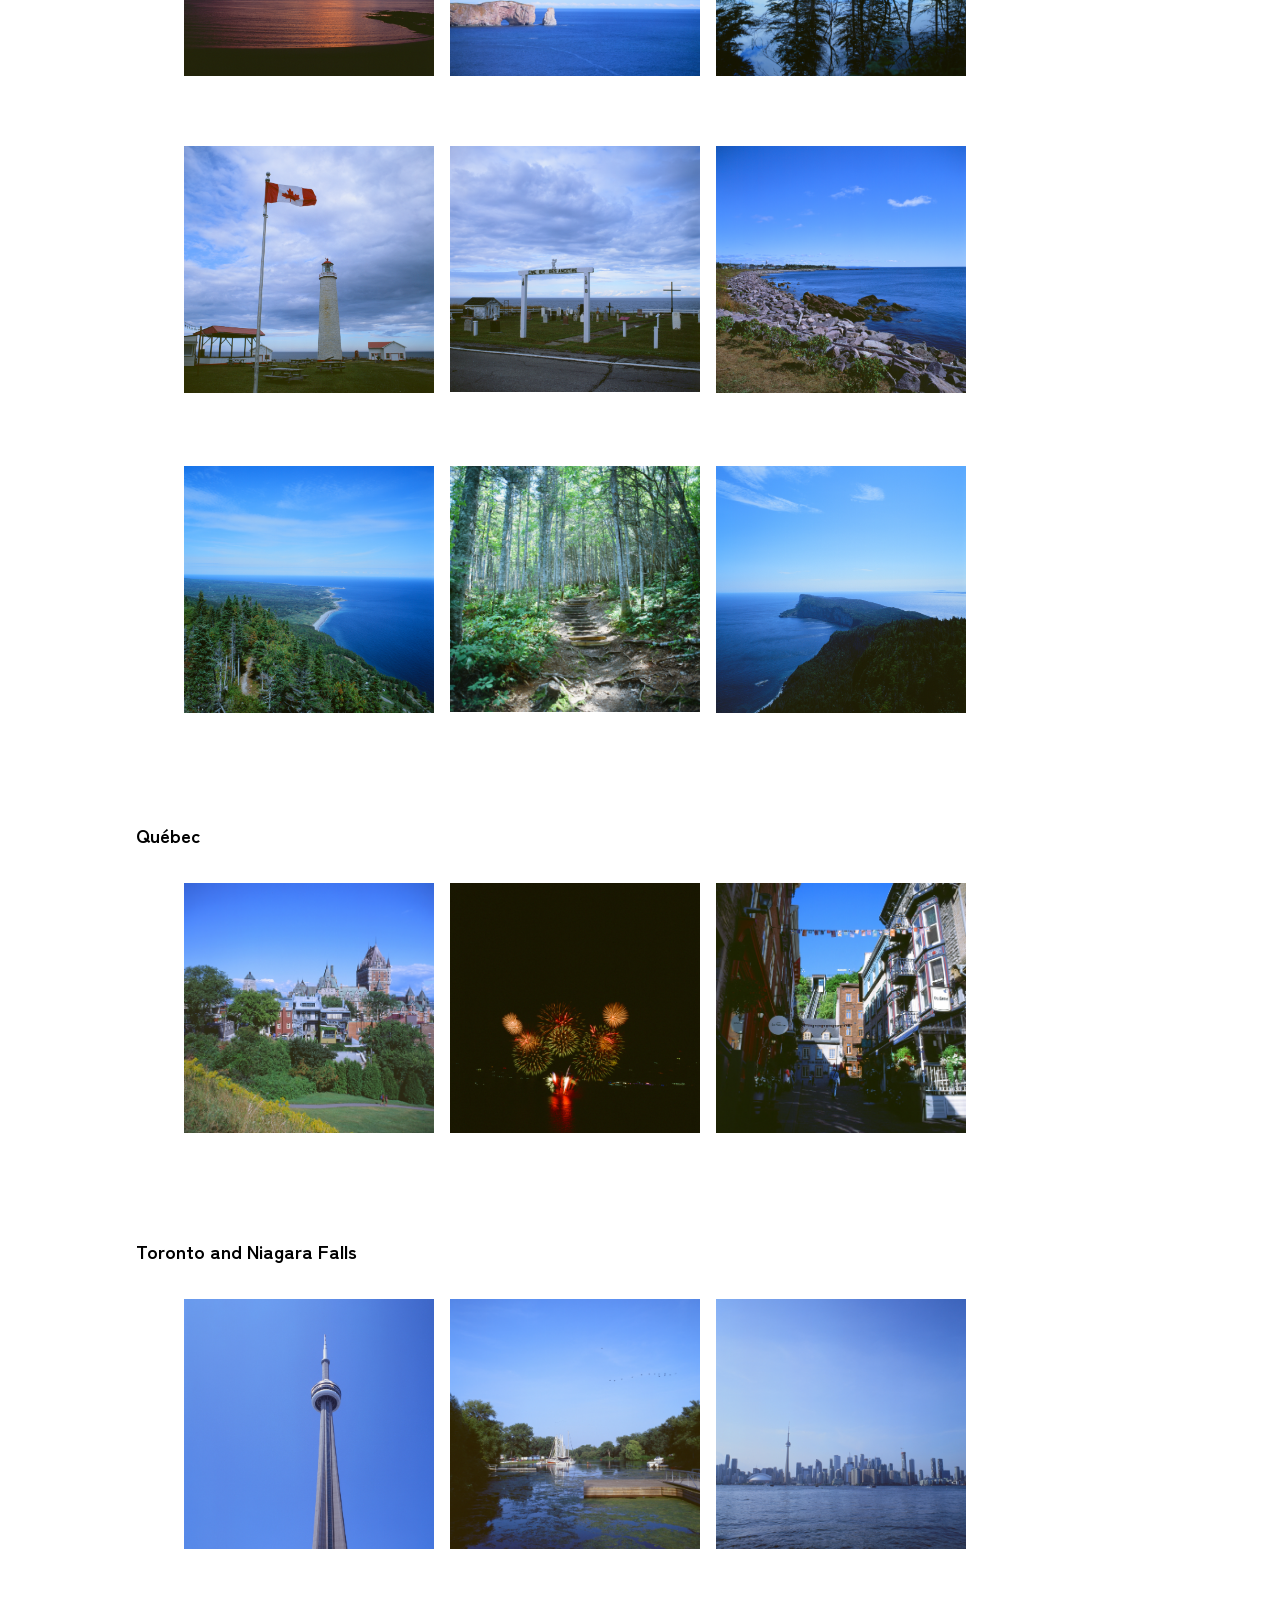
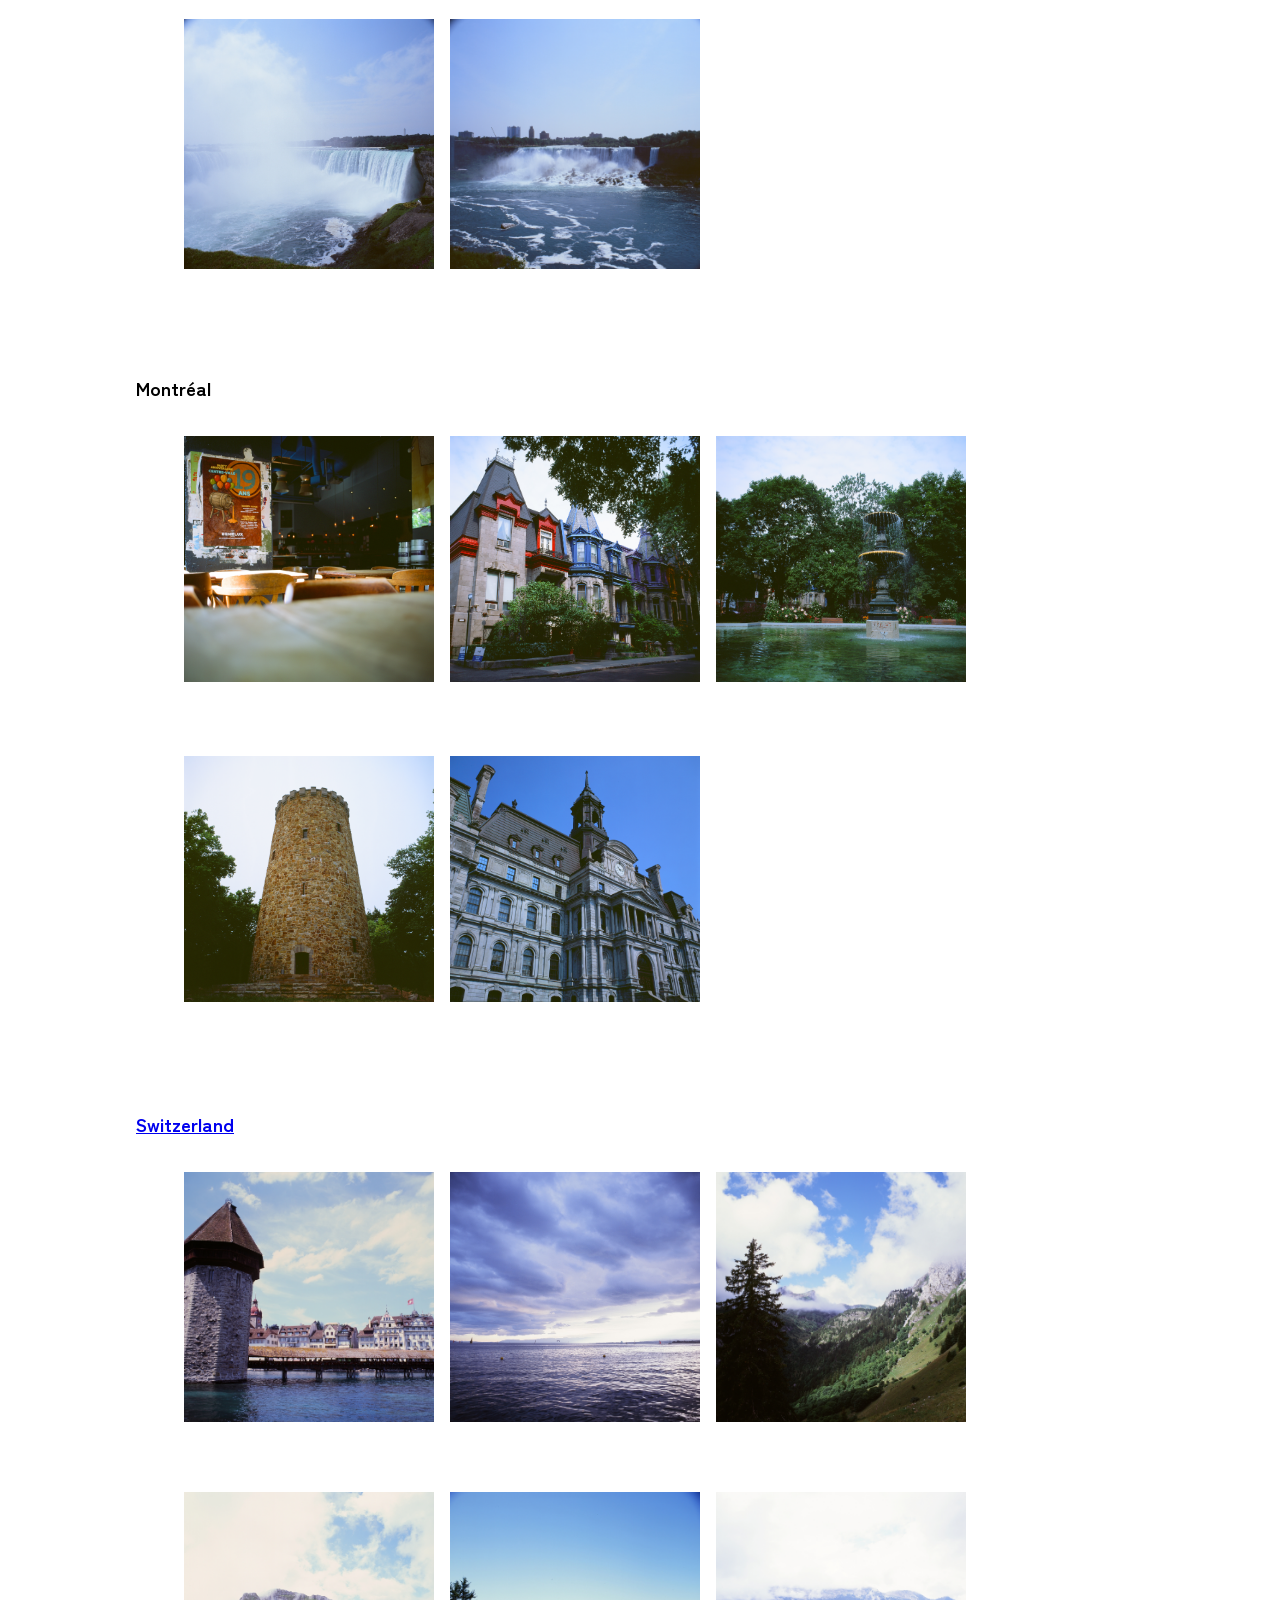
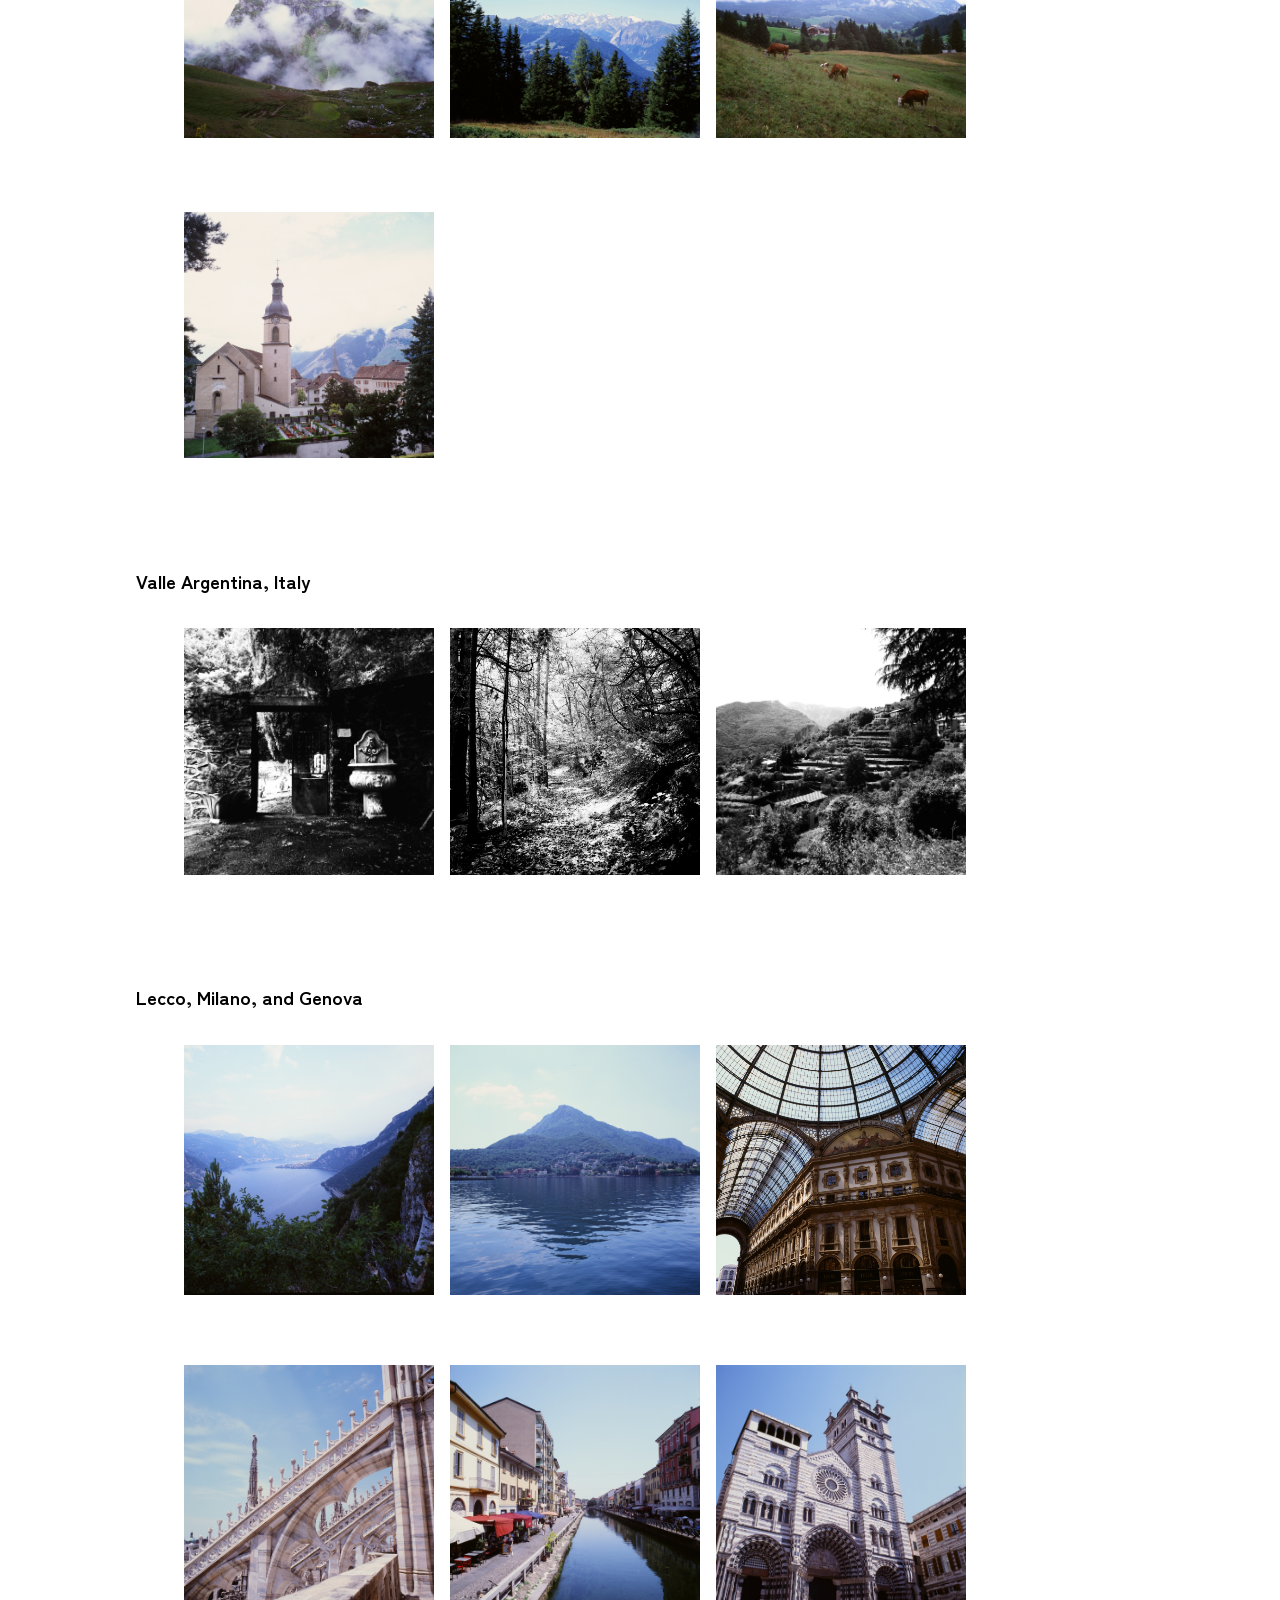
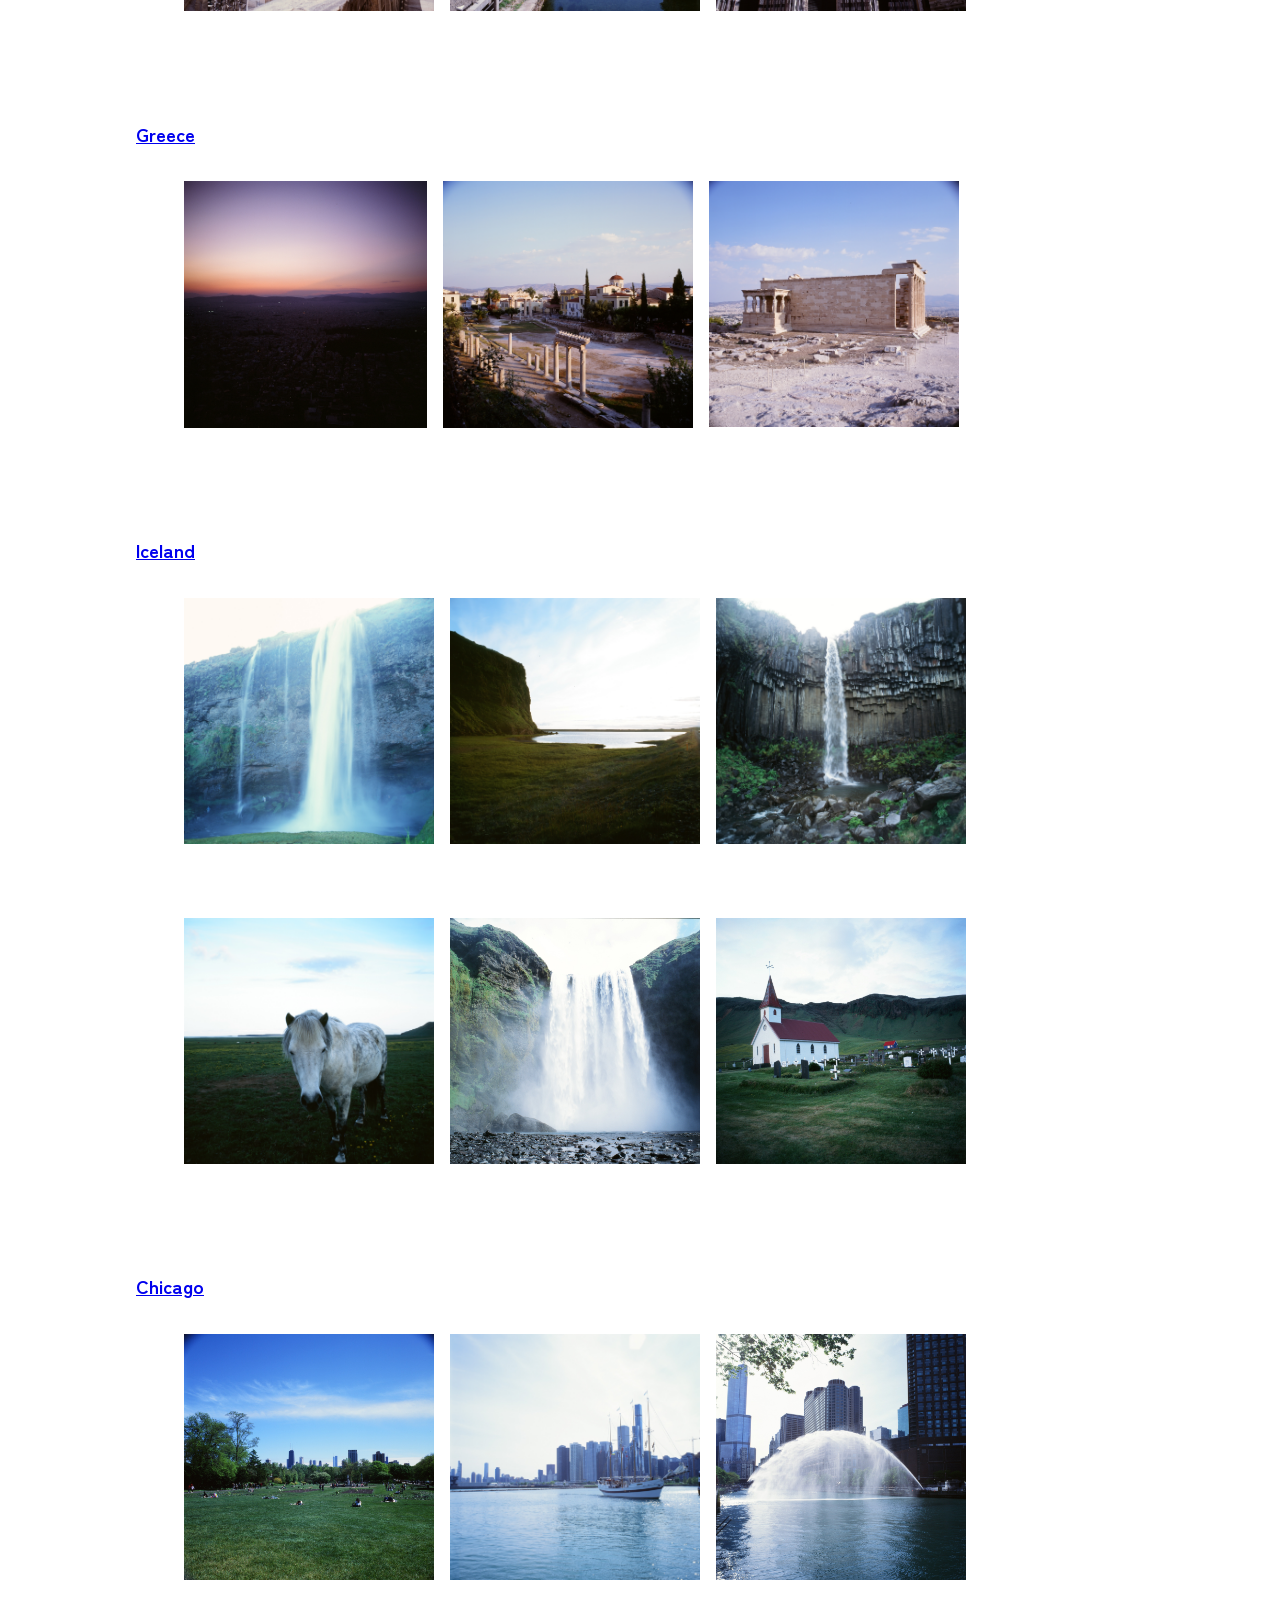
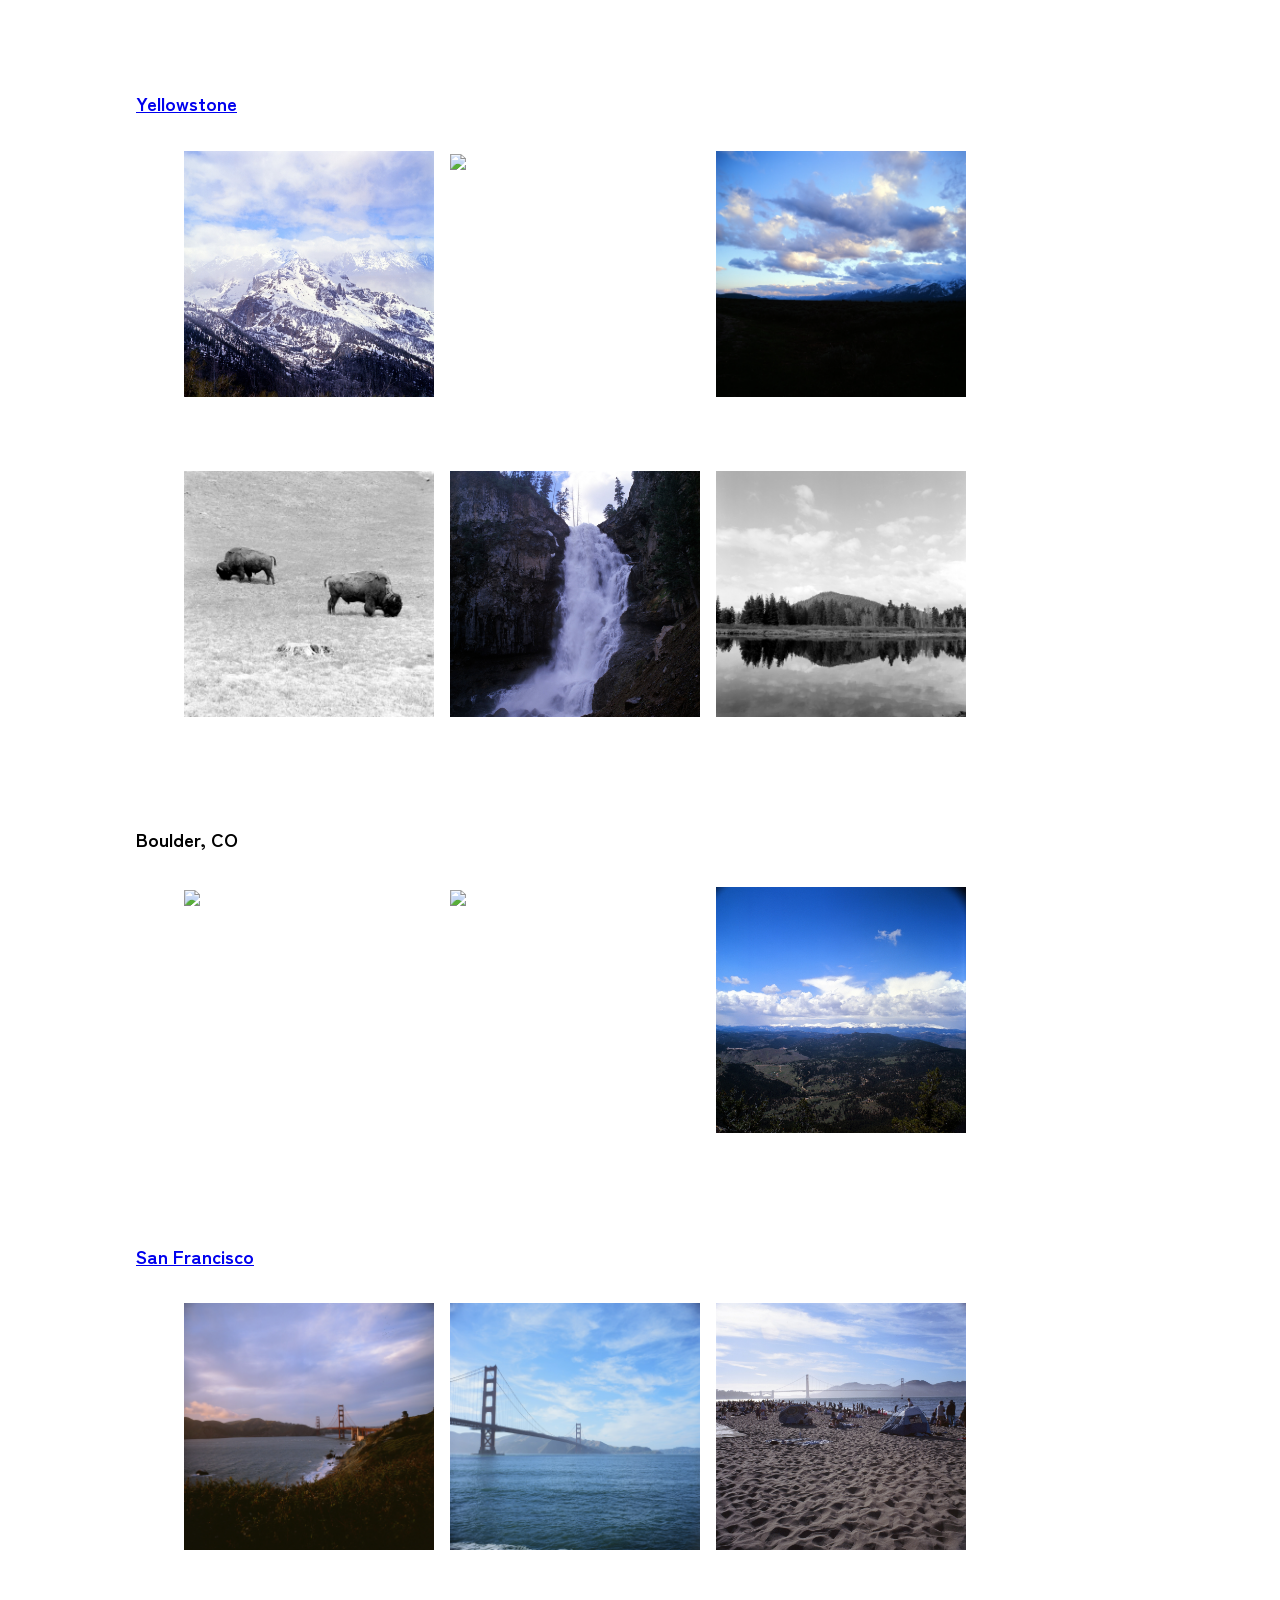
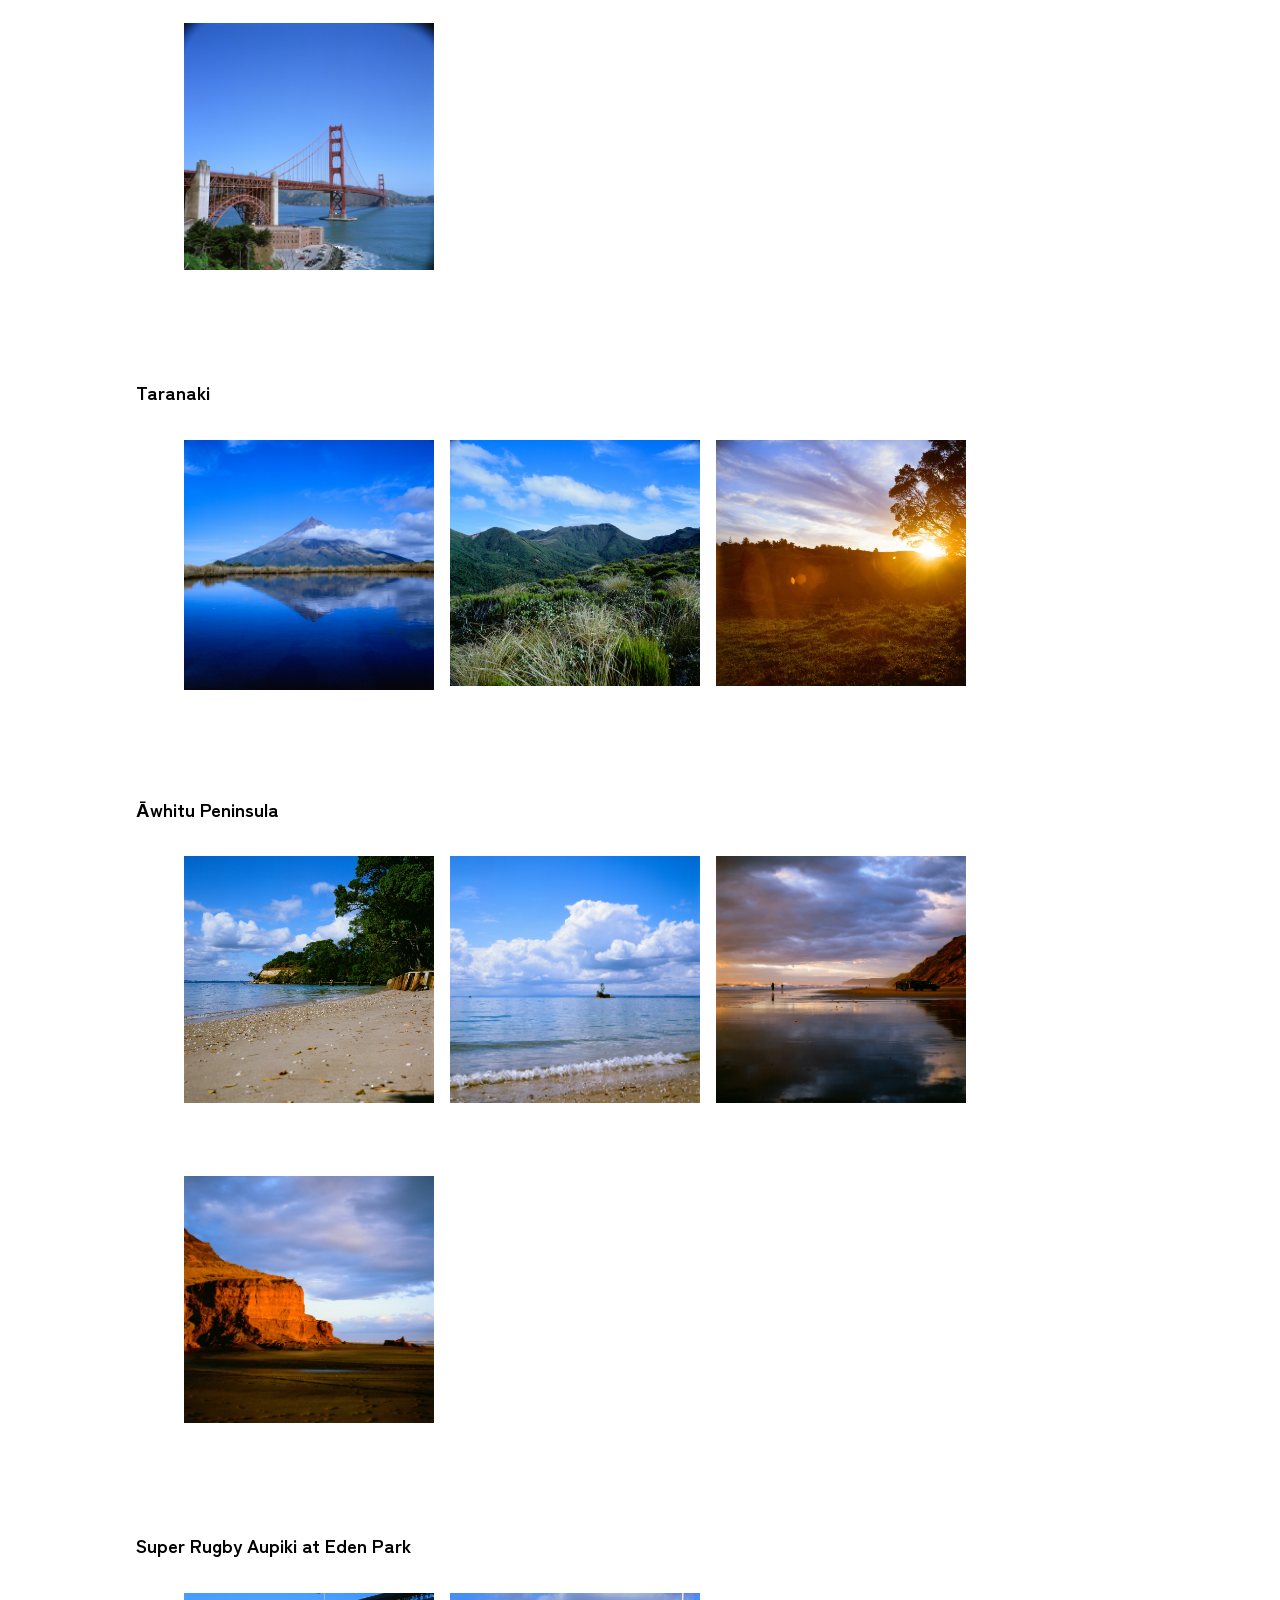
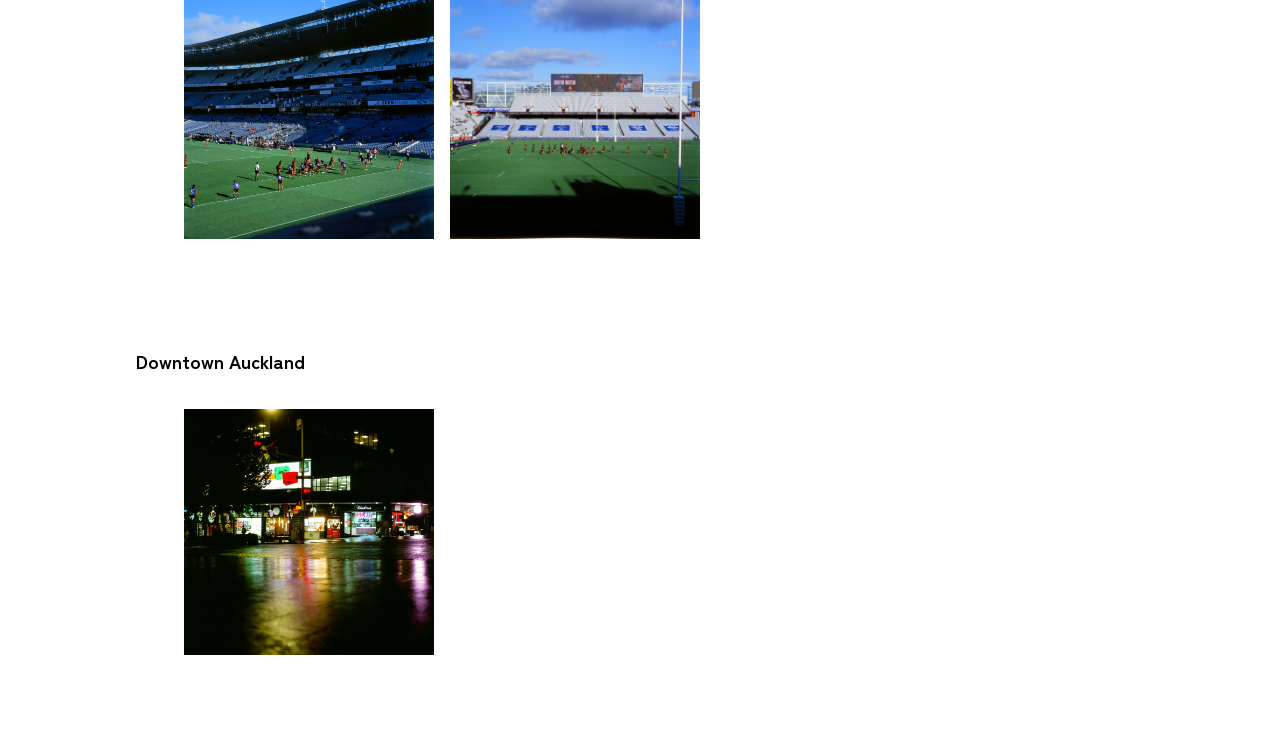
==== commit 9450a103: "Update" ====
--- a/photography.html
+++ b/photography.html
@@ -145,7 +145,7 @@
   </a>
 </div>
 
-<h3>Switzerland</h3>
+<h3><a href="photography/switzerland.html">Switzerland</a></h3>
 
 <div style="border: none !important; overflow-y: hidden; width: 1000px; margin:0 auto;">
   <a href="media/photography/switzerland/switzerland0_highres.jpg" target="_blank">
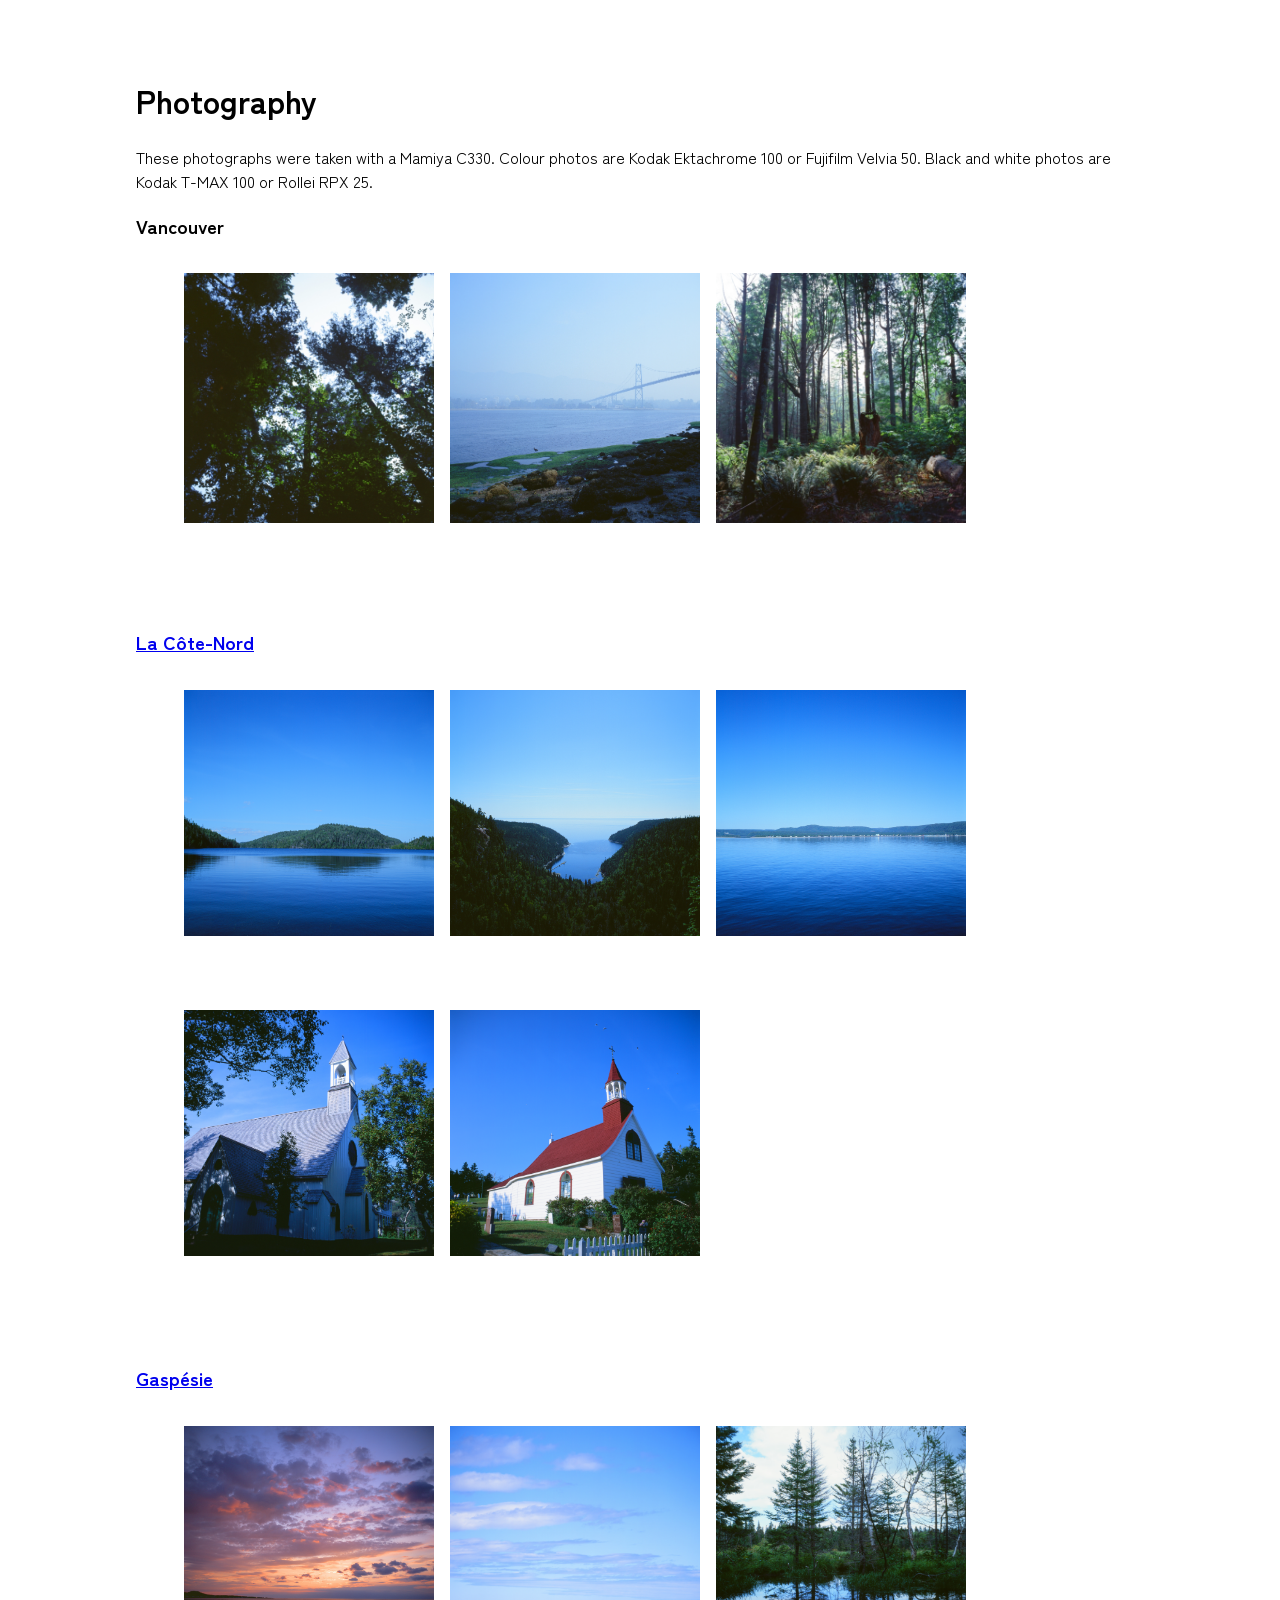
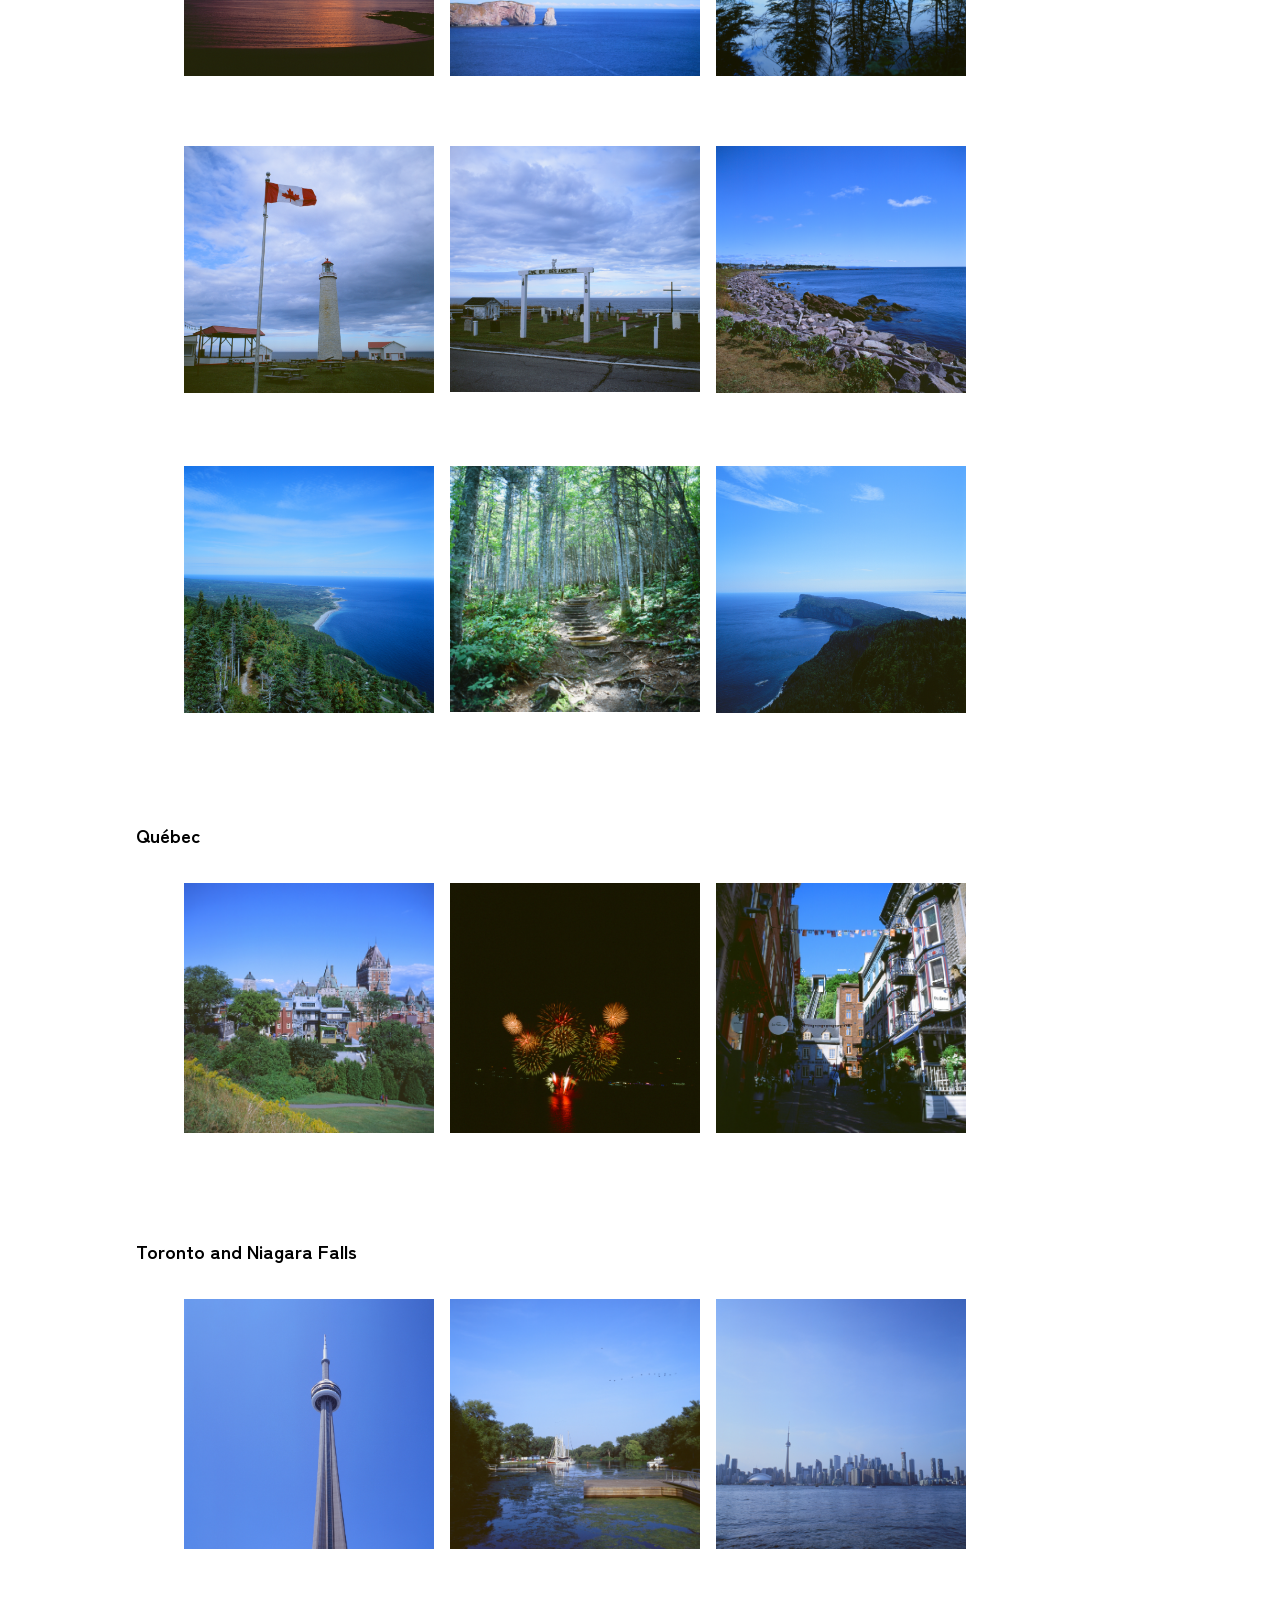
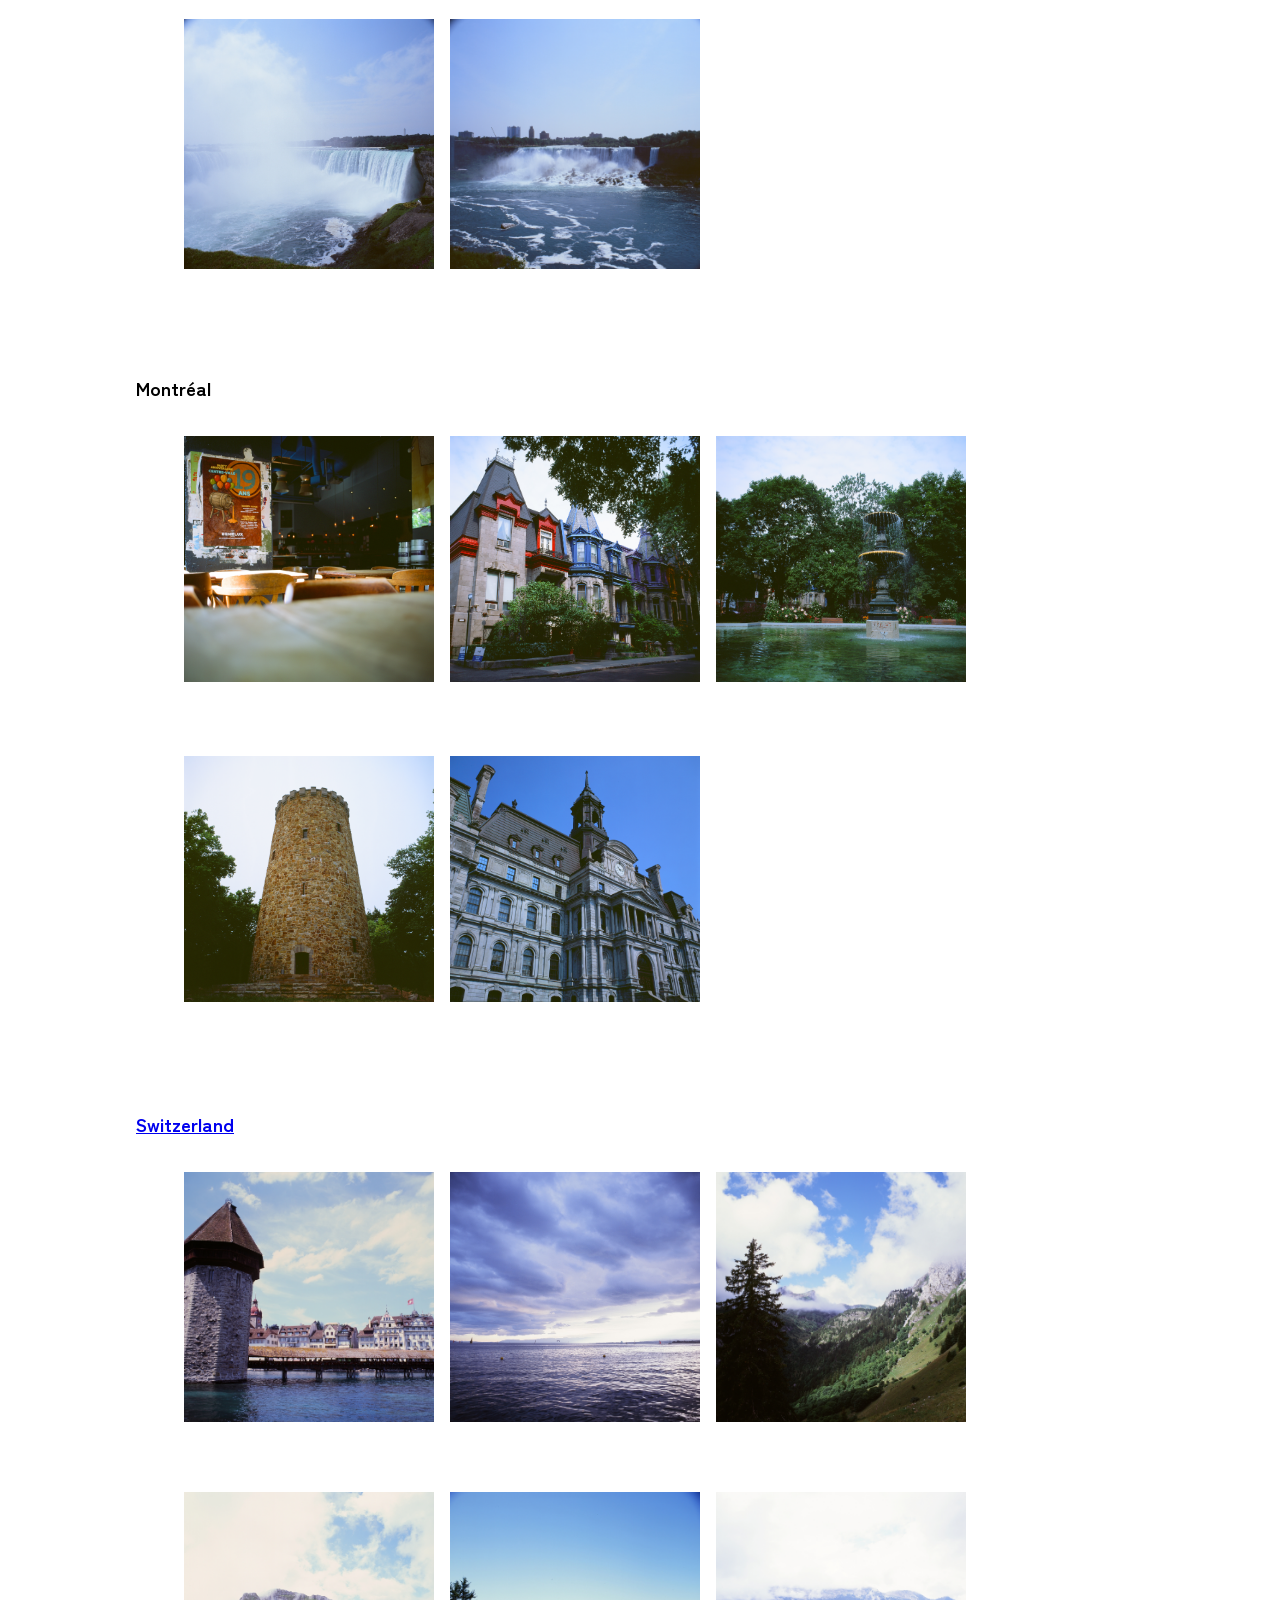
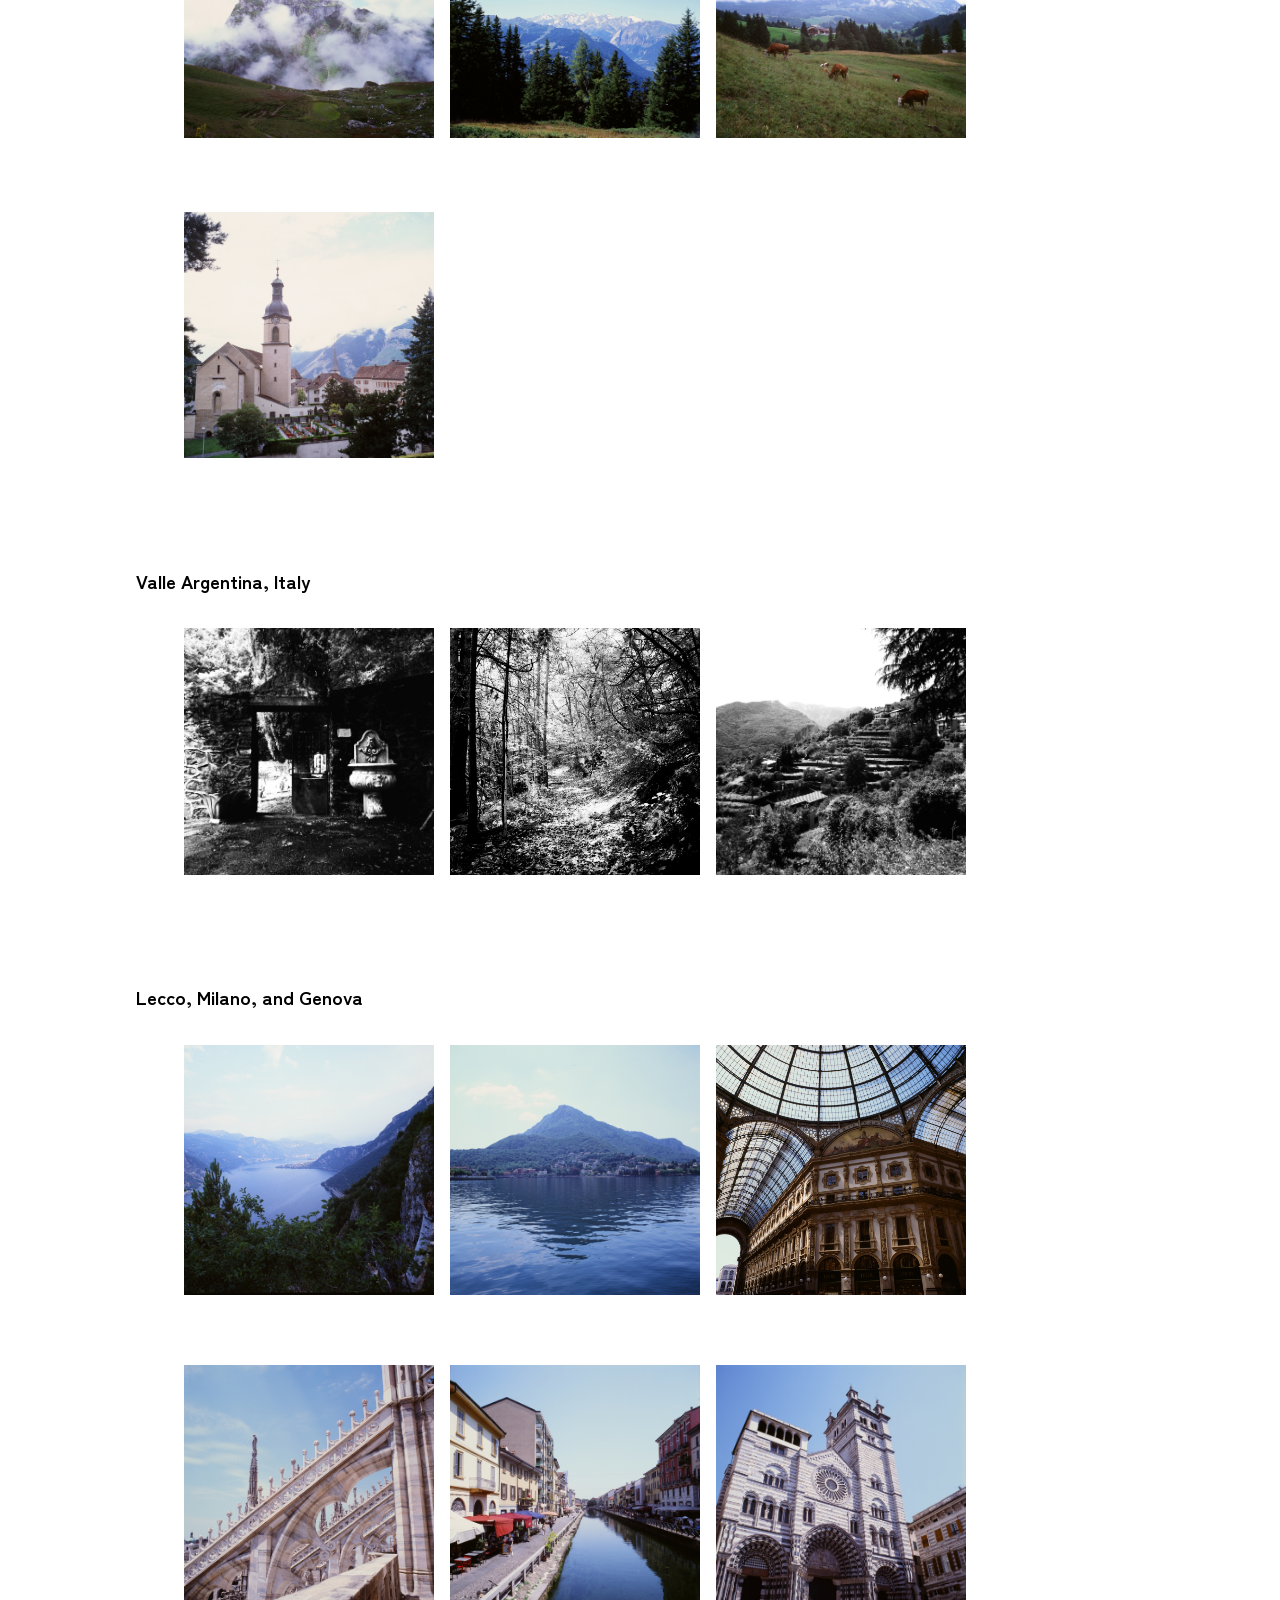
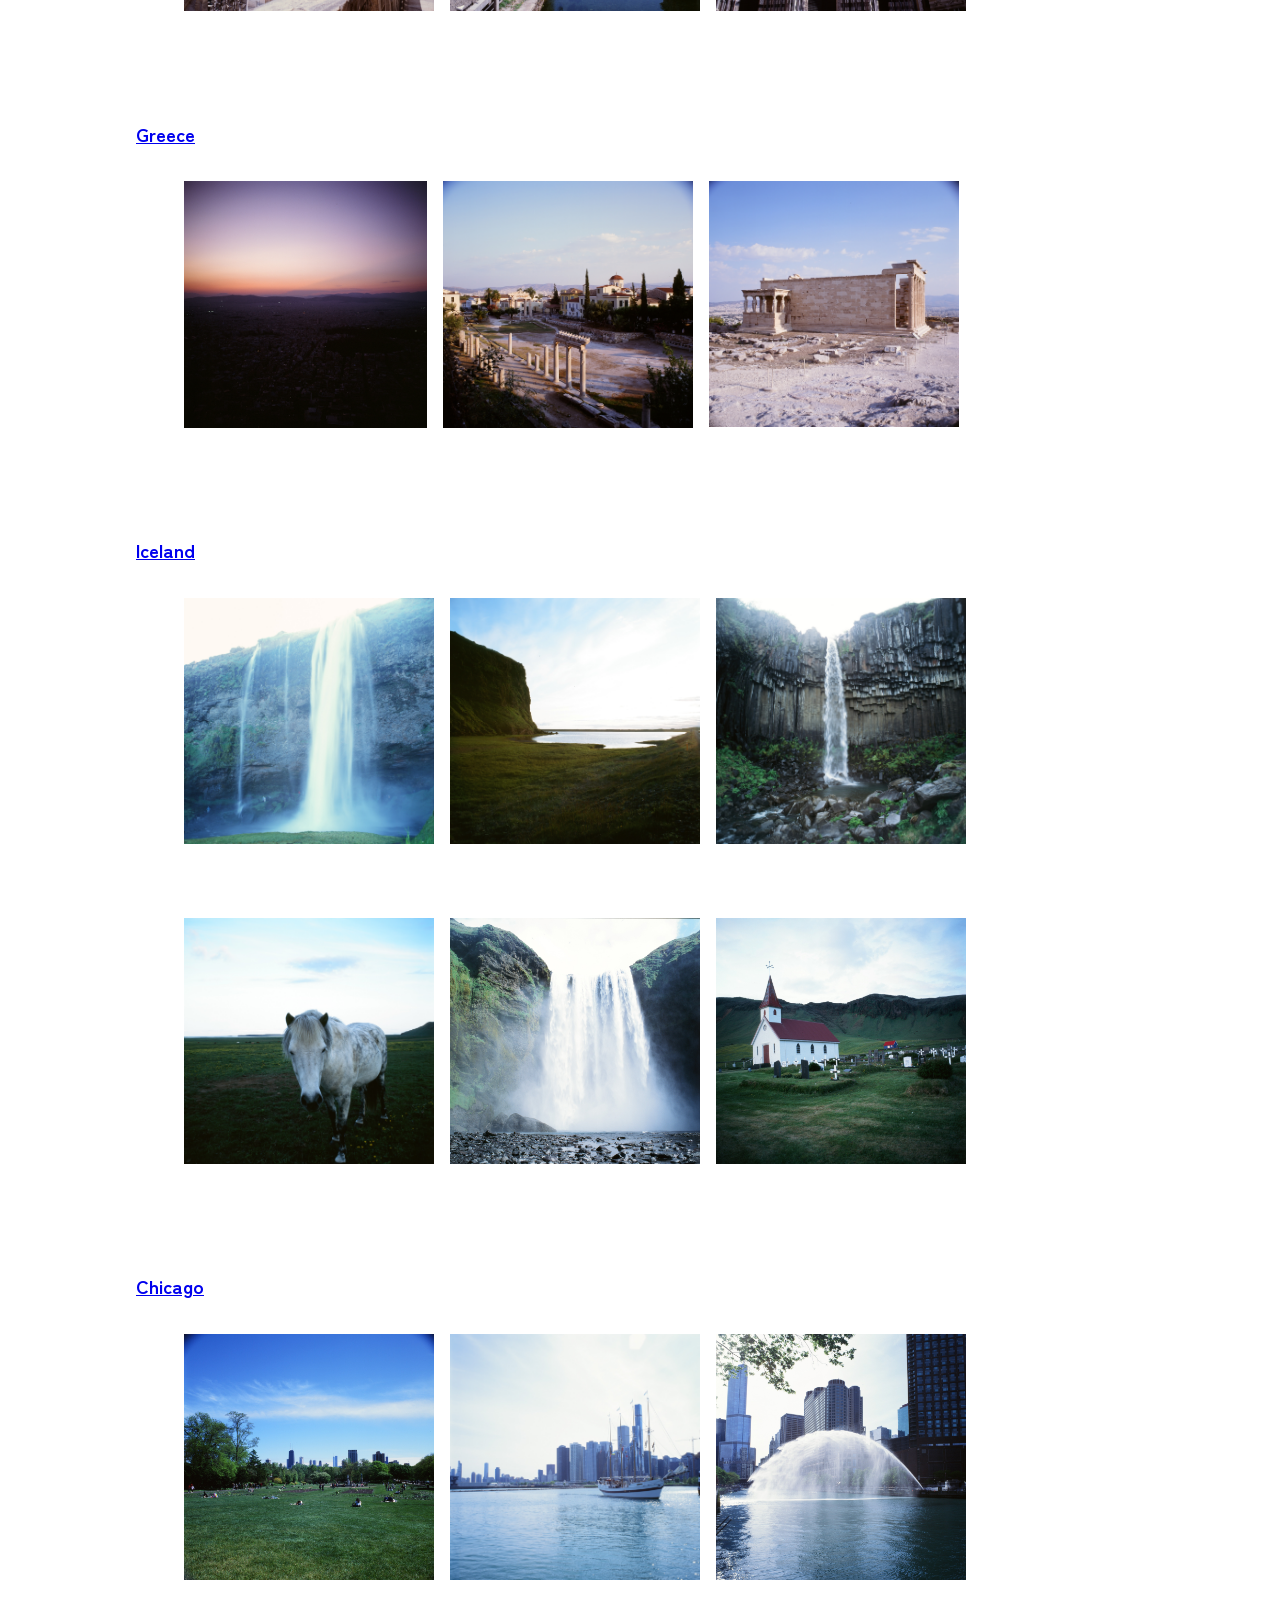
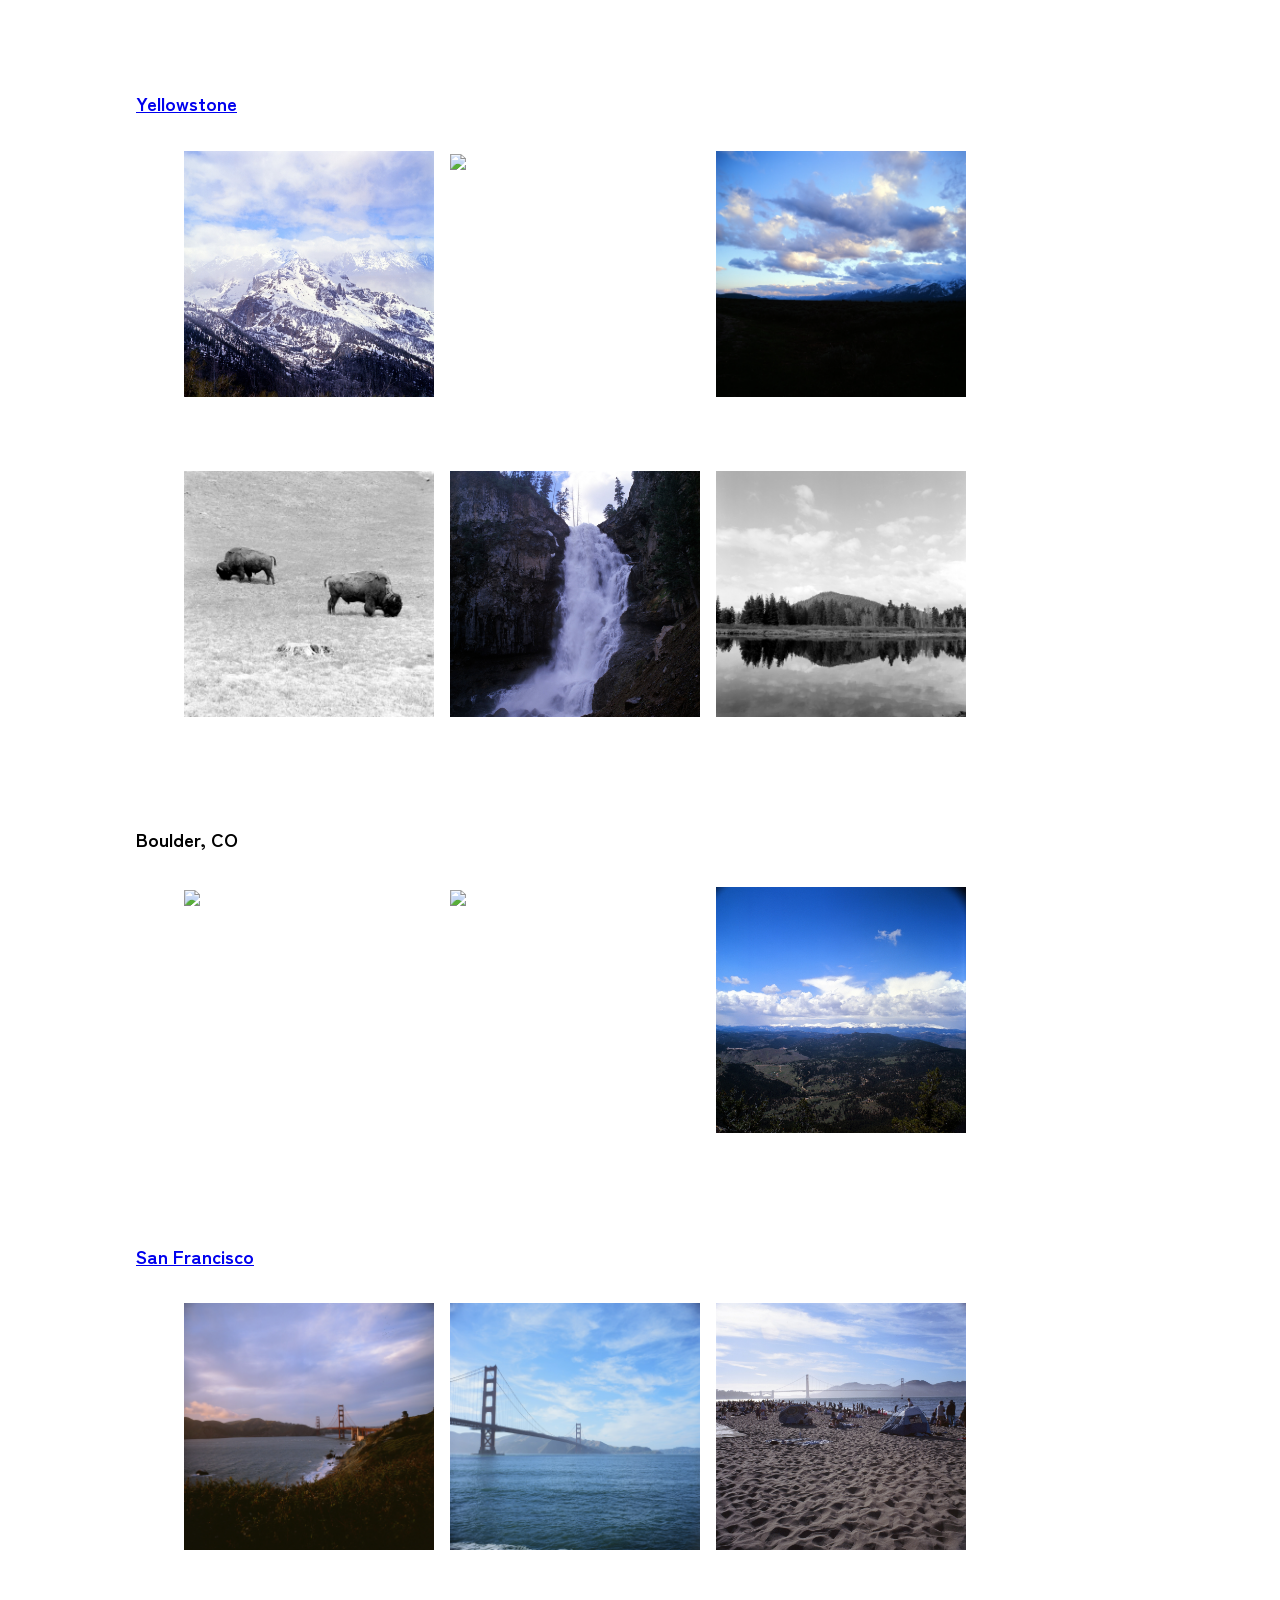
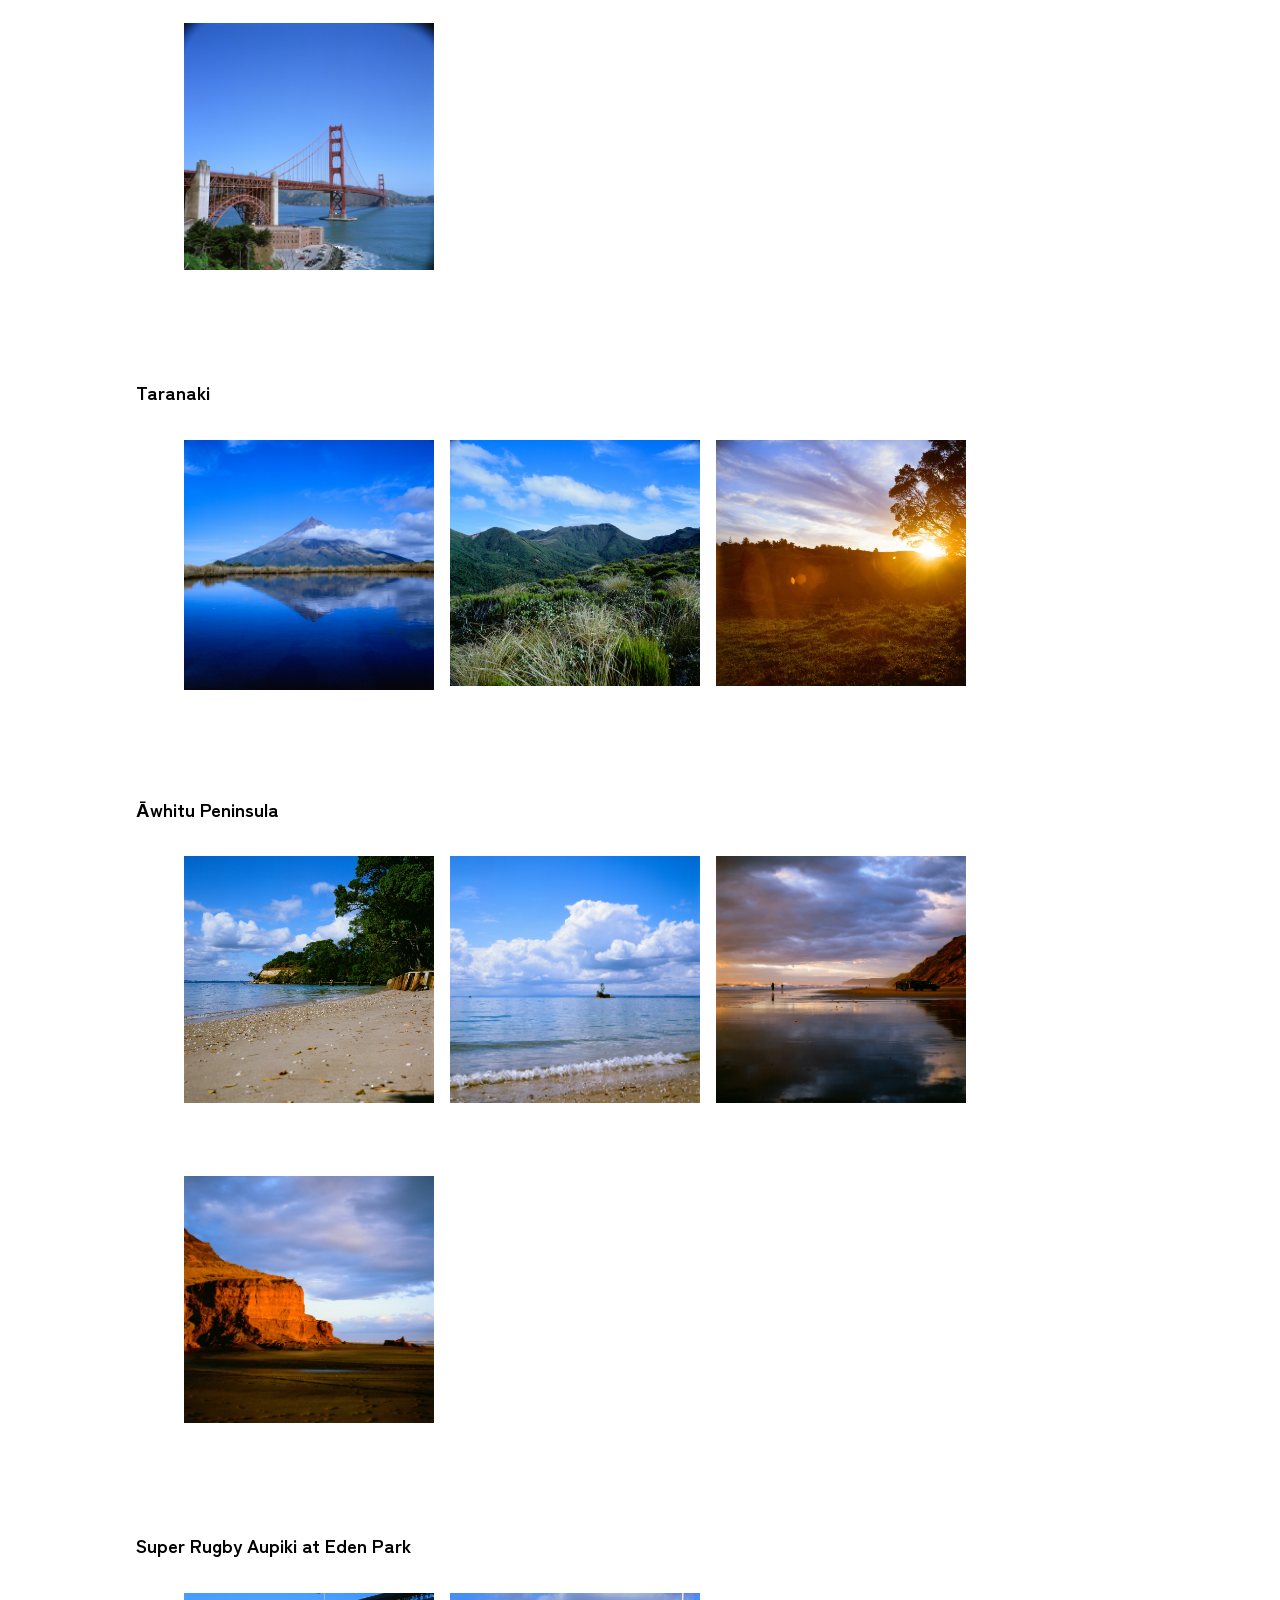
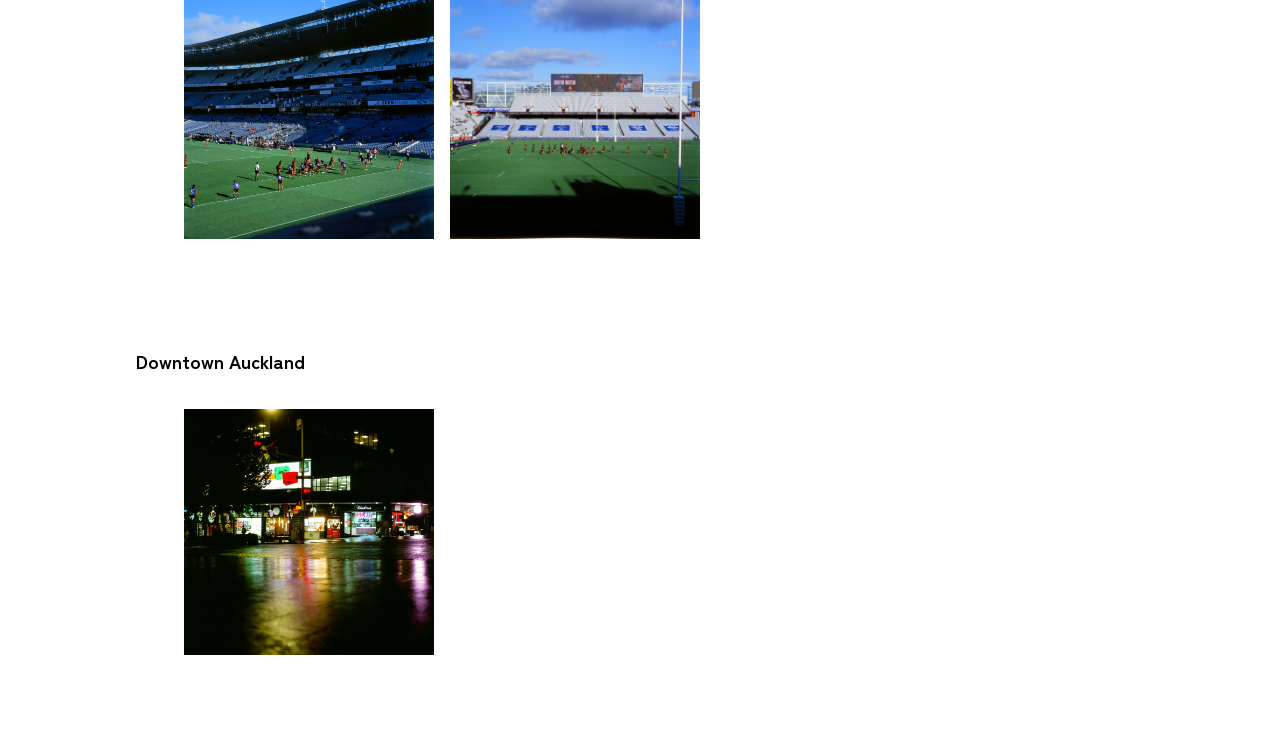
==== commit 9c25da6e: "Update" ====
--- a/photography.html
+++ b/photography.html
@@ -38,7 +38,7 @@
   </a>
 </div>
 
-<h3>La C&#244;te-Nord</h3>
+<h3><a href="photography/cote_nord.html">La C&#244;te-Nord</a></h3>
 
 <div style="border: none !important; overflow-y: hidden; width: 1000px; margin:0 auto;">
   <a href="media/photography/cote_nord/cote_nord0_highres.jpg" target="_blank">
@@ -58,7 +58,7 @@
   </a>
 </div>
 
-<h3>Gasp&#233;sie</h3>
+<h3><a href="photography/gaspesie.html">Gasp&#233;sie</a></h3>
 
 <div style="border: none !important; overflow-y: hidden; width: 1000px; margin:0 auto;">
   <a href="media/photography/gaspesie/gaspesie0_highres.jpg" target="_blank">
